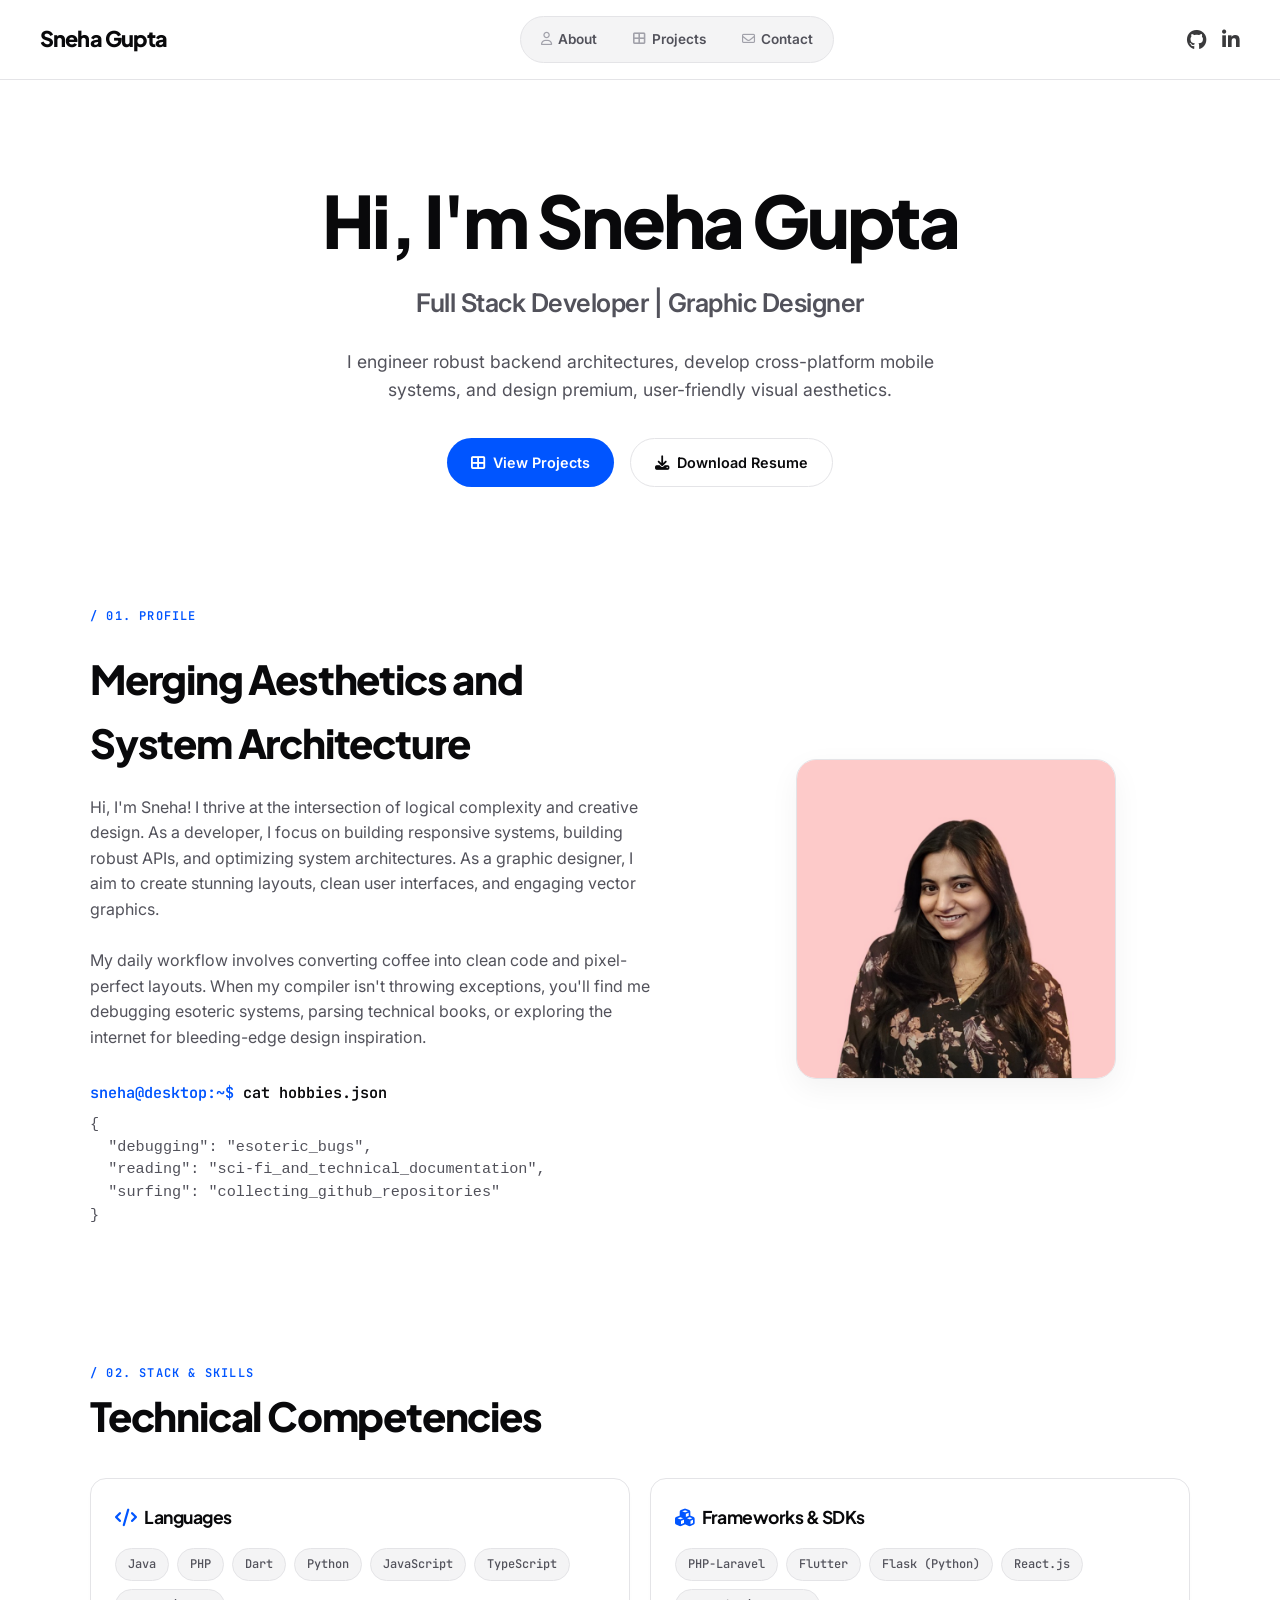
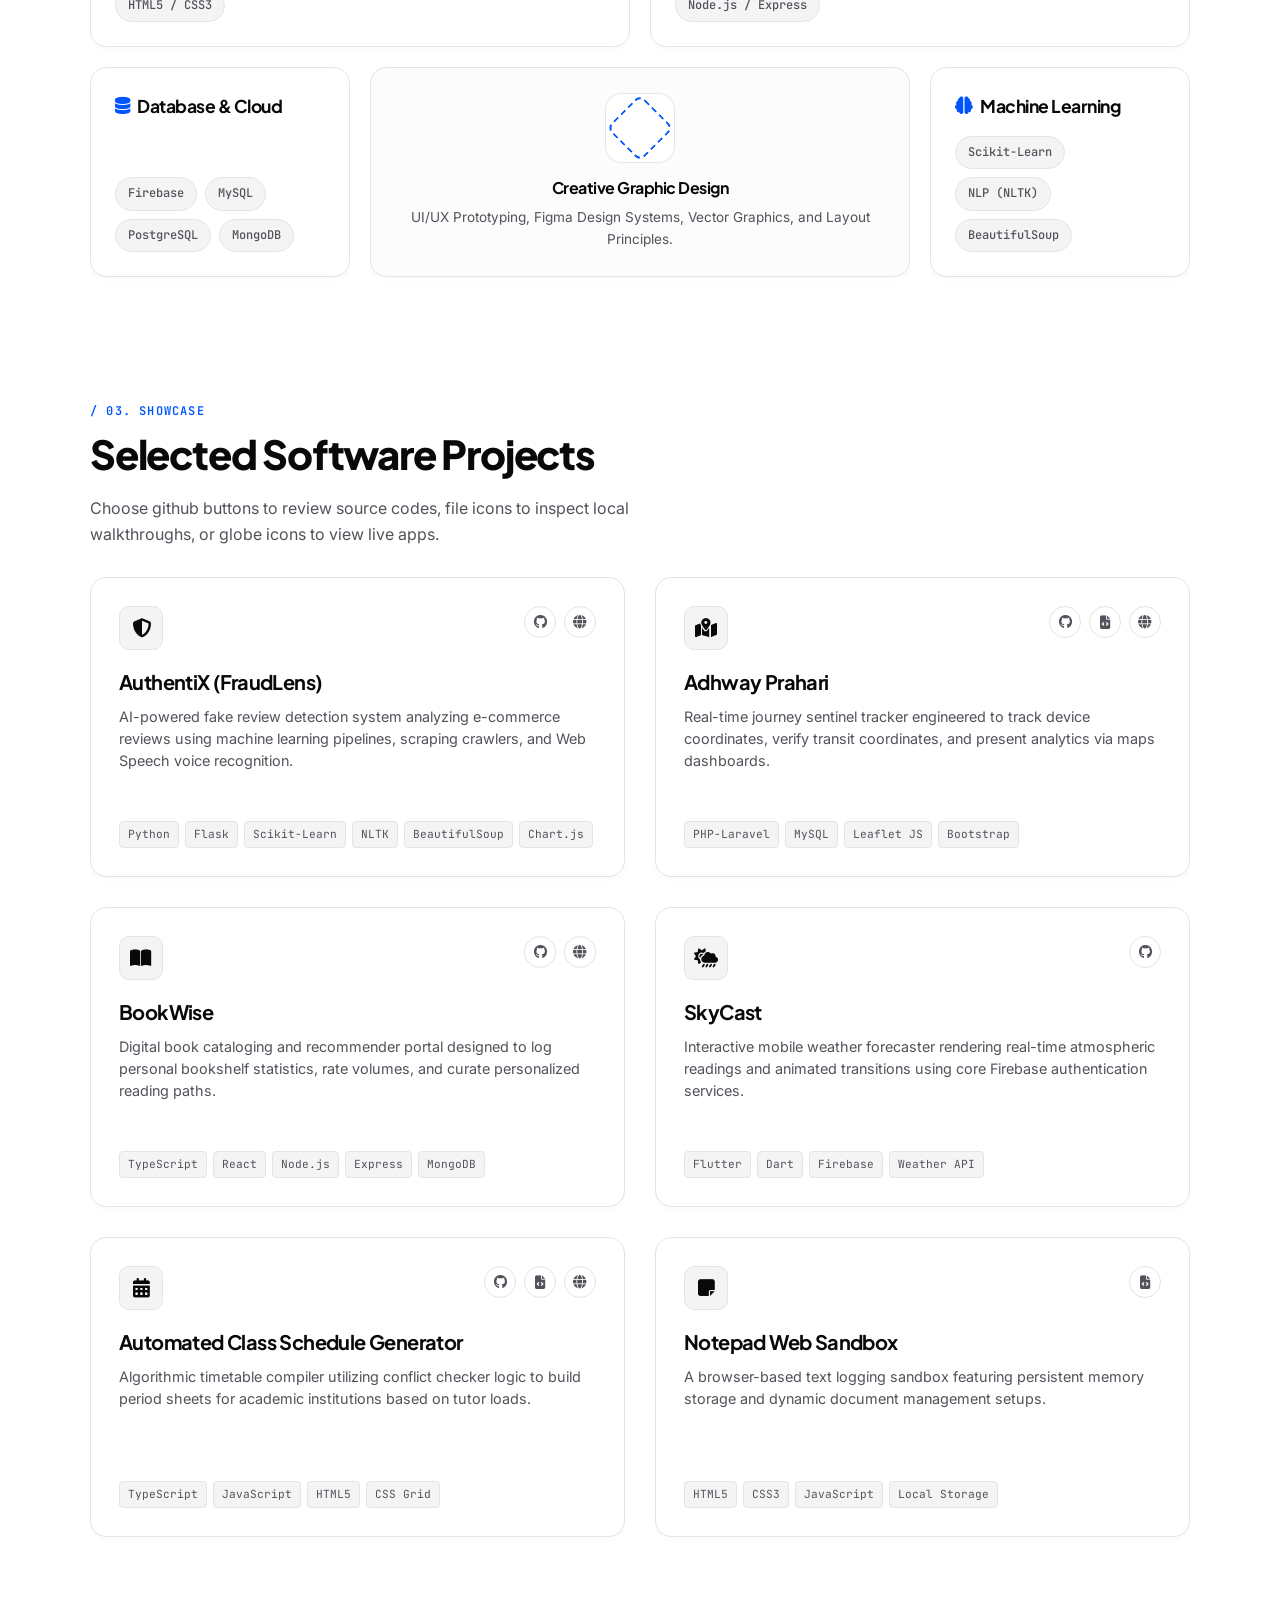
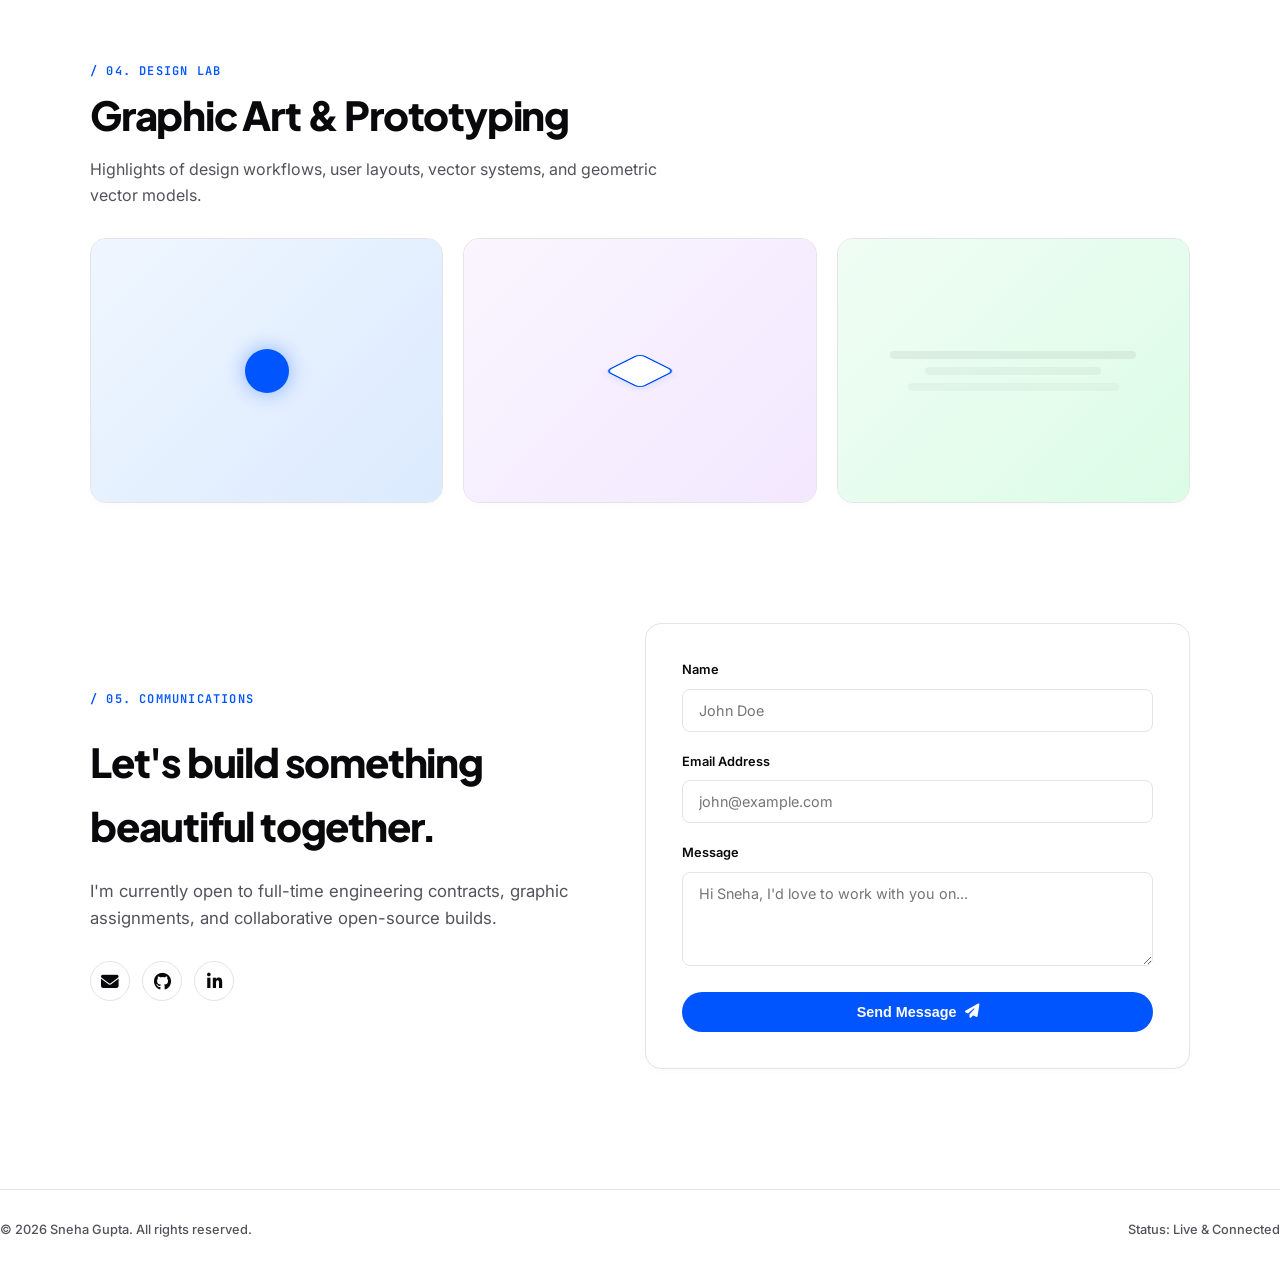
==== index.html @ 4865bced "feat: complete light minimalist portfolio with active email contact form, custom projects showcase a" ====
<!DOCTYPE html>
<html lang="en">
<head>
  <meta charset="UTF-8">
  <meta name="viewport" content="width=device-width, initial-scale=1.0">
  <title>Sneha Gupta | Full Stack Developer & Graphic Designer</title>
  <meta name="description" content="Personal portfolio of Sneha Gupta, featuring projects in full stack development (Laravel, Flutter, Java) and creative graphic design.">
  
  <!-- Styling Links -->
  <link rel="stylesheet" href="assets/css/styles.css">
  
  <!-- FontAwesome for Icons -->
  <link rel="stylesheet" href="https://cdnjs.cloudflare.com/ajax/libs/font-awesome/6.4.0/css/all.min.css">
</head>
<body>

  <!-- Navigation Header -->
  <nav class="navbar" id="navbar">
    <div class="logo">
      Sneha Gupta
    </div>
    
    <button class="nav-toggle" id="nav-toggle" aria-label="Toggle navigation">
      &#9776;
    </button>
    
    <!-- Central Floating Pill Navbar -->
    <div class="nav-pill-container" id="nav-pill-container">
      <ul class="nav-links" id="nav-links">
        <li><a href="#about"><i class="fa-regular fa-user"></i> About</a></li>
        <li><a href="#projects"><i class="fa-solid fa-table-cells-large"></i> Projects</a></li>
        <li><a href="#contact"><i class="fa-regular fa-envelope"></i> Contact</a></li>
      </ul>
    </div>

    <!-- Right Social Icons -->
    <div class="nav-socials" id="nav-socials">
      <a href="https://github.com/snehaXgupta" target="_blank" aria-label="GitHub Profile" title="GitHub"><i class="fa-brands fa-github"></i></a>
      <a href="https://www.linkedin.com/in/sneha-gupta-8701d1078/" target="_blank" aria-label="LinkedIn Profile" title="LinkedIn"><i class="fa-brands fa-linkedin-in"></i></a>
    </div>
  </nav>

  <!-- Main Document -->
  <main>
    
    <!-- Centered Hero Section (Matches Screenshot layout) -->
    <section id="home" class="hero reveal-el">
      <h1 class="hero-title">Hi, I'm Sneha Gupta</h1>
      <p class="hero-subtitle">Full Stack Developer | Graphic Designer</p>
      <p class="hero-desc">I engineer robust backend architectures, develop cross-platform mobile systems, and design premium, user-friendly visual aesthetics.</p>
      
      <div class="hero-actions">
        <a href="#projects" class="btn-primary" id="hero-projects-btn">
          <i class="fa-solid fa-table-cells-large"></i> View Projects
        </a>
        <a href="assets/resume.pdf" class="btn-secondary" download id="hero-resume-btn">
          <i class="fa-solid fa-download"></i> Download Resume
        </a>
      </div>
    </section>

    <!-- About Section -->
    <section id="about" class="reveal-el">
      <div class="about-container">
        <div class="about-details">
          <span class="section-tag">/ 01. Profile</span>
          <h2 class="section-title">Merging Aesthetics and System Architecture</h2>
          <div class="about-text">
            <p>Hi, I'm Sneha! I thrive at the intersection of logical complexity and creative design. As a developer, I focus on building responsive systems, building robust APIs, and optimizing system architectures. As a graphic designer, I aim to create stunning layouts, clean user interfaces, and engaging vector graphics.</p>
            <br>
            <p>My daily workflow involves converting coffee into clean code and pixel-perfect layouts. When my compiler isn't throwing exceptions, you'll find me debugging esoteric systems, parsing technical books, or exploring the internet for bleeding-edge design inspiration.</p>
          </div>
          
          <div class="about-quote-box" style="margin-top: 10px;">
            <div class="terminal-line" style="font-family: var(--font-mono); font-size: 0.95rem;">
              <span class="prompt">sneha@desktop:~$ </span><span class="cmd">cat hobbies.json</span>
              <pre class="terminal-output" style="color: var(--text-secondary); margin-top: 8px;">
{
  "debugging": "esoteric_bugs",
  "reading": "sci-fi_and_technical_documentation",
  "surfing": "collecting_github_repositories"
}</pre>
            </div>
          </div>
        </div>
        
        <div class="about-avatar-wrapper">
          <img src="images/avatar.png" alt="Sneha Gupta Portrait" class="about-avatar">
        </div>
      </div>
    </section>

    <!-- Skills Bento Grid Section -->
    <section id="skills" class="reveal-el">
      <span class="section-tag">/ 02. Stack & Skills</span>
      <h2 class="section-title" style="margin-bottom: 20px;">Technical Competencies</h2>
      
      <div class="skills-grid">
        
        <!-- Bento item 1: Languages -->
        <div class="skills-bento-card bento-col-2">
          <h3><i class="fa-solid fa-code"></i> Languages</h3>
          <div class="skills-list">
            <span class="skill-tag">Java</span>
            <span class="skill-tag">PHP</span>
            <span class="skill-tag">Dart</span>
            <span class="skill-tag">Python</span>
            <span class="skill-tag">JavaScript</span>
            <span class="skill-tag">TypeScript</span>
            <span class="skill-tag">HTML5 / CSS3</span>
          </div>
        </div>

        <!-- Bento item 2: Frameworks -->
        <div class="skills-bento-card bento-col-2">
          <h3><i class="fa-solid fa-cubes"></i> Frameworks & SDKs</h3>
          <div class="skills-list">
            <span class="skill-tag">PHP-Laravel</span>
            <span class="skill-tag">Flutter</span>
            <span class="skill-tag">Flask (Python)</span>
            <span class="skill-tag">React.js</span>
            <span class="skill-tag">Node.js / Express</span>
          </div>
        </div>

        <!-- Bento item 3: Database & Cloud -->
        <div class="skills-bento-card">
          <h3><i class="fa-solid fa-database"></i> Database & Cloud</h3>
          <div class="skills-list">
            <span class="skill-tag">Firebase</span>
            <span class="skill-tag">MySQL</span>
            <span class="skill-tag">PostgreSQL</span>
            <span class="skill-tag">MongoDB</span>
          </div>
        </div>

        <!-- Bento item 4: Design Showcase Box -->
        <div class="skills-bento-card bento-col-2 design-tools-box">
          <div class="design-graphic-shape"></div>
          <div>
            <h4 style="margin-bottom: 6px; font-weight:700;">Creative Graphic Design</h4>
            <p style="font-size: 0.85rem; color: var(--text-secondary);">UI/UX Prototyping, Figma Design Systems, Vector Graphics, and Layout Principles.</p>
          </div>
        </div>

        <!-- Bento item 5: Specialized Skills -->
        <div class="skills-bento-card">
          <h3><i class="fa-solid fa-brain"></i> Machine Learning</h3>
          <div class="skills-list">
            <span class="skill-tag">Scikit-Learn</span>
            <span class="skill-tag">NLP (NLTK)</span>
            <span class="skill-tag">BeautifulSoup</span>
          </div>
        </div>

      </div>
    </section>

    <!-- Projects Section -->
    <section id="projects" class="reveal-el">
      <span class="section-tag">/ 03. Showcase</span>
      <h2 class="section-title" style="margin-bottom: 10px;">Selected Software Projects</h2>
      <p style="color: var(--text-secondary); max-width: 600px; margin-bottom: 30px;">Choose github buttons to review source codes, file icons to inspect local walkthroughs, or globe icons to view live apps.</p>
      
      <div class="projects-container">
        
        <!-- Project 1: AuthentiX (FraudLens) -->
        <div class="project-card" id="project-fraudlens">
          <div>
            <div class="project-card-header">
              <div class="project-icon-box">
                <i class="fa-solid fa-shield-halved"></i>
              </div>
              <div class="project-links-direct">
                <a href="https://github.com/snehaXgupta/authentix" target="_blank" class="project-btn-icon" aria-label="GitHub Repository" title="GitHub Repo"><i class="fa-brands fa-github"></i></a>
                <a href="https://authentix-fraudlens.onrender.com" target="_blank" class="project-btn-icon" aria-label="Live Demo" title="Live Site"><i class="fa-solid fa-globe"></i></a>
              </div>
            </div>
            <div class="project-card-body">
              <h3 class="project-title">AuthentiX (FraudLens)</h3>
              <p class="project-desc">AI-powered fake review detection system analyzing e-commerce reviews using machine learning pipelines, scraping crawlers, and Web Speech voice recognition.</p>
            </div>
          </div>
          <div class="project-stack">
            <span>Python</span>
            <span>Flask</span>
            <span>Scikit-Learn</span>
            <span>NLTK</span>
            <span>BeautifulSoup</span>
            <span>Chart.js</span>
          </div>
        </div>

        <!-- Project 2: Adhway Prahari -->
        <div class="project-card" id="project-adhway">
          <div>
            <div class="project-card-header">
              <div class="project-icon-box">
                <i class="fa-solid fa-map-location-dot"></i>
              </div>
              <div class="project-links-direct">
                <a href="https://github.com/snehaXgupta/adhway-prahari" target="_blank" class="project-btn-icon" aria-label="GitHub Repository" title="GitHub Repo"><i class="fa-brands fa-github"></i></a>
                <a href="./Adh-Way.html" class="project-btn-icon" aria-label="Local Page" title="Local Page"><i class="fa-solid fa-file-code"></i></a>
                <a href="https://adhway-prahari.herokuapp.com" target="_blank" class="project-btn-icon" aria-label="Live Demo" title="Live Site"><i class="fa-solid fa-globe"></i></a>
              </div>
            </div>
            <div class="project-card-body">
              <h3 class="project-title">Adhway Prahari</h3>
              <p class="project-desc">Real-time journey sentinel tracker engineered to track device coordinates, verify transit coordinates, and present analytics via maps dashboards.</p>
            </div>
          </div>
          <div class="project-stack">
            <span>PHP-Laravel</span>
            <span>MySQL</span>
            <span>Leaflet JS</span>
            <span>Bootstrap</span>
          </div>
        </div>

        <!-- Project 3: BookWise -->
        <div class="project-card" id="project-bookwise">
          <div>
            <div class="project-card-header">
              <div class="project-icon-box">
                <i class="fa-solid fa-book-open"></i>
              </div>
              <div class="project-links-direct">
                <a href="https://github.com/snehaXgupta/Book-Wise" target="_blank" class="project-btn-icon" aria-label="GitHub Repository" title="GitHub Repo"><i class="fa-brands fa-github"></i></a>
                <a href="https://bookwise-sneha.vercel.app" target="_blank" class="project-btn-icon" aria-label="Live Demo" title="Live Site"><i class="fa-solid fa-globe"></i></a>
              </div>
            </div>
            <div class="project-card-body">
              <h3 class="project-title">BookWise</h3>
              <p class="project-desc">Digital book cataloging and recommender portal designed to log personal bookshelf statistics, rate volumes, and curate personalized reading paths.</p>
            </div>
          </div>
          <div class="project-stack">
            <span>TypeScript</span>
            <span>React</span>
            <span>Node.js</span>
            <span>Express</span>
            <span>MongoDB</span>
          </div>
        </div>

        <!-- Project 4: SkyCast -->
        <div class="project-card" id="project-skycast">
          <div>
            <div class="project-card-header">
              <div class="project-icon-box">
                <i class="fa-solid fa-cloud-sun-rain"></i>
              </div>
              <div class="project-links-direct">
                <a href="https://github.com/snehaXgupta/Sky-Cast-Flutter" target="_blank" class="project-btn-icon" aria-label="GitHub Repository" title="GitHub Repo"><i class="fa-brands fa-github"></i></a>
              </div>
            </div>
            <div class="project-card-body">
              <h3 class="project-title">SkyCast</h3>
              <p class="project-desc">Interactive mobile weather forecaster rendering real-time atmospheric readings and animated transitions using core Firebase authentication services.</p>
            </div>
          </div>
          <div class="project-stack">
            <span>Flutter</span>
            <span>Dart</span>
            <span>Firebase</span>
            <span>Weather API</span>
          </div>
        </div>

        <!-- Project 5: Automated Class Schedule Generator -->
        <div class="project-card" id="project-acsg">
          <div>
            <div class="project-card-header">
              <div class="project-icon-box">
                <i class="fa-solid fa-calendar-days"></i>
              </div>
              <div class="project-links-direct">
                <a href="https://github.com/snehaXgupta/Automated-Class-Schedule-Generator" target="_blank" class="project-btn-icon" aria-label="GitHub Repository" title="GitHub Repo"><i class="fa-brands fa-github"></i></a>
                <a href="./ACSG.html" class="project-btn-icon" aria-label="Local Page" title="Local Page"><i class="fa-solid fa-file-code"></i></a>
                <a href="https://snehaXgupta.github.io/Automated-Class-Schedule-Generator/" target="_blank" class="project-btn-icon" aria-label="Live Demo" title="Live Site"><i class="fa-solid fa-globe"></i></a>
              </div>
            </div>
            <div class="project-card-body">
              <h3 class="project-title">Automated Class Schedule Generator</h3>
              <p class="project-desc">Algorithmic timetable compiler utilizing conflict checker logic to build period sheets for academic institutions based on tutor loads.</p>
            </div>
          </div>
          <div class="project-stack">
            <span>TypeScript</span>
            <span>JavaScript</span>
            <span>HTML5</span>
            <span>CSS Grid</span>
          </div>
        </div>

        <!-- Project 6: Notepad Application -->
        <div class="project-card" id="project-notepad">
          <div>
            <div class="project-card-header">
              <div class="project-icon-box">
                <i class="fa-solid fa-note-sticky"></i>
              </div>
              <div class="project-links-direct">
                <a href="./notepad.html" class="project-btn-icon" aria-label="Local Page" title="Local Page"><i class="fa-solid fa-file-code"></i></a>
              </div>
            </div>
            <div class="project-card-body">
              <h3 class="project-title">Notepad Web Sandbox</h3>
              <p class="project-desc">A browser-based text logging sandbox featuring persistent memory storage and dynamic document management setups.</p>
            </div>
          </div>
          <div class="project-stack">
            <span>HTML5</span>
            <span>CSS3</span>
            <span>JavaScript</span>
            <span>Local Storage</span>
          </div>
        </div>

      </div>
    </section>

    <!-- Creative Showcase Section -->
    <section id="creative" class="reveal-el">
      <span class="section-tag">/ 04. Design Lab</span>
      <h2 class="section-title" style="margin-bottom: 10px;">Graphic Art & Prototyping</h2>
      <p style="color: var(--text-secondary); max-width: 600px; margin-bottom: 30px;">Highlights of design workflows, user layouts, vector systems, and geometric vector models.</p>
      
      <div class="creative-showcase">
        
        <!-- Design item 1 -->
        <div class="creative-item">
          <div class="creative-canvas art-geometry">
            <div class="art-vector-glow"></div>
          </div>
          <div class="creative-overlay">
            <h4>Vector Art & UI Glow</h4>
            <p>Luminescent UI design components for mobile applications.</p>
          </div>
        </div>

        <!-- Design item 2 -->
        <div class="creative-item">
          <div class="creative-canvas art-isometric">
            <div class="art-isometric-shapes"></div>
          </div>
          <div class="creative-overlay">
            <h4>Isometric Geometric Systems</h4>
            <p>Spatial modeling configurations and layouts for systems dashboards.</p>
          </div>
        </div>

        <!-- Design item 3 -->
        <div class="creative-item">
          <div class="creative-canvas art-lines" style="display:flex; flex-direction:column; gap:8px;">
            <div style="width:70%; height:8px; border-radius:4px; background:rgba(0,0,0,0.06)"></div>
            <div style="width:50%; height:8px; border-radius:4px; background:rgba(0,0,0,0.04)"></div>
            <div style="width:60%; height:8px; border-radius:4px; background:rgba(0,0,0,0.03)"></div>
          </div>
          <div class="creative-overlay">
            <h4>Layout & Typography Grids</h4>
            <p>Modern layouts matching swiss aesthetic design values.</p>
          </div>
        </div>

      </div>
    </section>

    <!-- Contact Section (Configured with FormSubmit to send messages to shubhigupta1078@gmail.com) -->
    <section id="contact" class="reveal-el">
      <div class="contact-container">
        
        <div class="contact-info">
          <span class="section-tag">/ 05. Communications</span>
          <h2 class="section-title">Let's build something beautiful together.</h2>
          <p class="contact-subtitle">I'm currently open to full-time engineering contracts, graphic assignments, and collaborative open-source builds.</p>
          
          <div class="socials-list">
            <a href="mailto:shubhigupta1078@gmail.com" class="social-item" aria-label="Send Email" title="Email"><i class="fa-solid fa-envelope"></i></a>
            <a href="https://github.com/snehaXgupta" target="_blank" class="social-item" aria-label="GitHub Profile" title="GitHub"><i class="fa-brands fa-github"></i></a>
            <a href="https://www.linkedin.com/in/sneha-gupta-8701d1078/" target="_blank" class="social-item" aria-label="LinkedIn Profile" title="LinkedIn"><i class="fa-brands fa-linkedin-in"></i></a>
          </div>
        </div>

        <form class="contact-form" id="contact-form" action="https://formsubmit.co/shubhigupta1078@gmail.com" method="POST">
          <!-- Honeypot spam protection -->
          <input type="text" name="_honey" style="display:none">
          
          <!-- Custom Email Subject -->
          <input type="hidden" name="_subject" value="New Portfolio Message!">
          
          <!-- Custom Redirect page (stay on home) -->
          <input type="hidden" name="_next" value="https://snehaxgupta.github.io/portfolio.SnehaGupta/">

          <div class="form-group">
            <label for="form-name">Name</label>
            <input type="text" id="form-name" name="name" placeholder="John Doe" required>
          </div>
          
          <div class="form-group">
            <label for="form-email">Email Address</label>
            <input type="email" id="form-email" name="email" placeholder="john@example.com" required>
          </div>
          
          <div class="form-group">
            <label for="form-msg">Message</label>
            <textarea id="form-msg" name="message" rows="4" placeholder="Hi Sneha, I'd love to work with you on..." required></textarea>
          </div>
          
          <button type="submit" class="btn-primary" id="form-submit-btn">
            Send Message <i class="fa-solid fa-paper-plane"></i>
          </button>
        </form>

      </div>
    </section>

  </main>

  <!-- Footer -->
  <footer>
    <div class="footer-copy">
      © 2026 Sneha Gupta. All rights reserved.
    </div>
    <div class="footer-status">
      Status: Live & Connected
    </div>
  </footer>

  <!-- Scripts -->
  <script src="assets/js/main.js"></script>
</body>
</html>
---- assets/css/styles.css ----
/* Import Modern Google Fonts */
@import url('https://fonts.googleapis.com/css2?family=Inter:wght@300;400;500;600;700&family=Plus+Jakarta+Sans:wght@400;500;600;700;800&family=JetBrains+Mono:wght@400;500;600&display=swap');

/* Core Custom CSS Properties (Light Theme Tokens) */
:root {
  --font-sans: 'Inter', sans-serif;
  --font-display: 'Plus Jakarta Sans', sans-serif;
  --font-mono: 'JetBrains Mono', monospace;

  /* Premium Light Theme Color Palette */
  --bg-color: #ffffff;
  --text-primary: #09090b;
  --text-secondary: #52525b;
  --text-muted: #a1a1aa;

  /* Outlines and Borders */
  --border-color: #e4e4e7;
  --border-hover: #a1a1aa;

  /* Accents */
  --accent-blue: #0055ff;
  --accent-blue-hover: #0044cc;
  --accent-blue-light: #eff6ff;

  /* Transitions */
  --transition-fast: 0.2s cubic-bezier(0.4, 0, 0.2, 1);
  --transition-smooth: 0.4s cubic-bezier(0.2, 0.8, 0.2, 1);
}

/* Base Styles */
* {
  box-sizing: border-box;
  margin: 0;
  padding: 0;
}

html {
  scroll-behavior: smooth;
  scroll-padding-top: 100px;
}

body {
  background-color: var(--bg-color);
  color: var(--text-primary);
  font-family: var(--font-sans);
  line-height: 1.6;
  overflow-x: hidden;
  position: relative;
  -webkit-font-smoothing: antialiased;
}

/* Typography Customizations */
h1, h2, h3, h4, h5, h6 {
  font-family: var(--font-display);
  font-weight: 700;
  letter-spacing: -0.03em;
  color: var(--text-primary);
}

a {
  color: inherit;
  text-decoration: none;
}

/* Custom Scrollbar */
::-webkit-scrollbar {
  width: 8px;
}
::-webkit-scrollbar-track {
  background: var(--bg-color);
}
::-webkit-scrollbar-thumb {
  background: rgba(0, 0, 0, 0.08);
  border-radius: 4px;
}
::-webkit-scrollbar-thumb:hover {
  background: rgba(0, 0, 0, 0.15);
}

/* Sticky Navigation Bar */
.navbar {
  position: fixed;
  top: 0;
  left: 0;
  right: 0;
  height: 80px;
  background: rgba(255, 255, 255, 0.85);
  backdrop-filter: blur(12px);
  -webkit-backdrop-filter: blur(12px);
  border-bottom: 1px solid var(--border-color);
  z-index: 1000;
  display: flex;
  justify-content: space-between;
  align-items: center;
  padding: 0 40px;
}

.logo {
  font-family: var(--font-display);
  font-weight: 800;
  font-size: 1.35rem;
  letter-spacing: -0.04em;
  color: var(--text-primary);
}

/* Central Floating Nav Pill */
.nav-pill-container {
  display: flex;
  background: #f4f4f5;
  border: 1px solid var(--border-color);
  padding: 4px;
  border-radius: 30px;
  align-items: center;
}

.nav-links {
  display: flex;
  list-style: none;
  gap: 4px;
}

.nav-links a {
  font-size: 0.85rem;
  font-weight: 600;
  color: var(--text-secondary);
  padding: 8px 16px;
  border-radius: 20px;
  transition: var(--transition-fast);
  display: flex;
  align-items: center;
  gap: 6px;
}

.nav-links a i {
  font-size: 0.8rem;
  color: var(--text-muted);
  transition: var(--transition-fast);
}

.nav-links a:hover {
  color: var(--text-primary);
  background: #ffffff;
}

.nav-links a:hover i {
  color: var(--text-primary);
}

/* Right-side Social Icons */
.nav-socials {
  display: flex;
  align-items: center;
  gap: 16px;
}

.nav-socials a {
  font-size: 1.25rem;
  color: var(--text-primary);
  transition: opacity var(--transition-fast);
  opacity: 0.8;
}

.nav-socials a:hover {
  opacity: 1;
}

/* Mobile Nav Toggle */
.nav-toggle {
  display: none;
  background: none;
  border: none;
  color: var(--text-primary);
  font-size: 1.5rem;
  cursor: pointer;
}

/* Global Button Layouts (Pill styles matching screenshot) */
.btn-primary {
  display: inline-flex;
  align-items: center;
  gap: 8px;
  padding: 12px 24px;
  background: var(--accent-blue);
  color: #ffffff;
  font-weight: 600;
  font-size: 0.9rem;
  border-radius: 30px;
  transition: var(--transition-fast);
  cursor: pointer;
  border: none;
}

.btn-primary:hover {
  background: var(--accent-blue-hover);
  box-shadow: 0 4px 12px rgba(0, 85, 255, 0.2);
}

.btn-secondary {
  display: inline-flex;
  align-items: center;
  gap: 8px;
  padding: 12px 24px;
  background: transparent;
  color: var(--text-primary);
  font-weight: 600;
  font-size: 0.9rem;
  border-radius: 30px;
  border: 1px solid var(--border-color);
  transition: var(--transition-fast);
  cursor: pointer;
}

.btn-secondary:hover {
  border-color: var(--text-primary);
  background: rgba(0, 0, 0, 0.02);
}

/* Main Layout Structure */
main {
  max-width: 1100px;
  width: 90%;
  margin: 140px auto 0;
}

section {
  padding: 60px 0;
}

/* Centered Hero Section (Matches Screenshot) */
.hero {
  display: flex;
  flex-direction: column;
  gap: 24px;
  align-items: center;
  text-align: center;
  padding: 40px 0 60px;
}

.hero-title {
  font-size: clamp(2.5rem, 6vw, 4.5rem);
  line-height: 1.1;
  font-weight: 800;
  letter-spacing: -0.04em;
  color: var(--text-primary);
}

.hero-subtitle {
  font-size: clamp(1.1rem, 2.5vw, 1.6rem);
  color: var(--text-secondary);
  font-weight: 600;
  letter-spacing: -0.02em;
}

.hero-desc {
  font-size: clamp(0.95rem, 1.8vw, 1.1rem);
  color: var(--text-secondary);
  max-width: 600px;
  line-height: 1.6;
}

.hero-actions {
  display: flex;
  gap: 16px;
  justify-content: center;
  margin-top: 10px;
}

/* Geek Terminal Mockup (Refined in Light Mode style) */
.terminal-window {
  width: 100%;
  max-width: 680px;
  text-align: left;
  border-radius: 12px;
  overflow: hidden;
  border: 1px solid var(--border-color);
  box-shadow: 0 4px 20px rgba(0,0,0,0.04);
}

.terminal-header {
  background: #f4f4f5;
  height: 36px;
  display: flex;
  align-items: center;
  padding: 0 16px;
  justify-content: space-between;
  border-bottom: 1px solid var(--border-color);
}

.terminal-dots {
  display: flex;
  gap: 6px;
}

.terminal-dots span {
  width: 12px;
  height: 12px;
  border-radius: 50%;
}

.terminal-dots span.dot-red { background: #ef4444; }
.terminal-dots span.dot-yellow { background: #eab308; }
.terminal-dots span.dot-green { background: #22c55e; }

.terminal-title {
  font-family: var(--font-mono);
  font-size: 0.75rem;
  color: var(--text-secondary);
}

.terminal-body {
  padding: 20px;
  font-family: var(--font-mono);
  font-size: 0.9rem;
  background: #ffffff;
  min-height: 200px;
}

.terminal-line {
  margin-bottom: 12px;
  color: var(--text-secondary);
}

.terminal-line span.cmd {
  color: var(--text-primary);
  font-weight: 600;
}

.terminal-line span.prompt {
  color: var(--accent-blue);
  font-weight: 600;
}

.terminal-output {
  color: var(--text-secondary);
  line-height: 1.5;
}

.terminal-cursor {
  display: inline-block;
  width: 8px;
  height: 15px;
  background: var(--text-primary);
  margin-left: 4px;
  vertical-align: middle;
  animation: blink 1s step-end infinite;
}

@keyframes blink {
  from, to { background: transparent }
  50% { background: var(--text-primary) }
}

/* About Section */
.about-container {
  display: grid;
  grid-template-columns: 1.1fr 0.9fr;
  gap: 60px;
  align-items: center;
}

.about-details {
  display: flex;
  flex-direction: column;
  gap: 20px;
}

.section-tag {
  font-family: var(--font-mono);
  font-size: 0.75rem;
  text-transform: uppercase;
  color: var(--accent-blue);
  letter-spacing: 0.1em;
  font-weight: 600;
}

.section-title {
  font-size: clamp(1.8rem, 3.5vw, 2.5rem);
  font-weight: 800;
}

.about-text {
  color: var(--text-secondary);
}

.about-avatar-wrapper {
  position: relative;
  width: 100%;
  aspect-ratio: 1;
  max-width: 320px;
  justify-self: center;
}

.about-avatar {
  width: 100%;
  height: 100%;
  border-radius: 20px;
  object-fit: cover;
  border: 1px solid var(--border-color);
  box-shadow: 0 10px 30px rgba(0,0,0,0.05);
}

/* Bento Grid System for Skills (Refined in Light Mode) */
.skills-grid {
  display: grid;
  grid-template-columns: repeat(4, 1fr);
  gap: 20px;
  margin-top: 30px;
}

.skills-bento-card {
  background: #ffffff;
  border: 1px solid var(--border-color);
  border-radius: 16px;
  padding: 24px;
  display: flex;
  flex-direction: column;
  justify-content: space-between;
  box-shadow: 0 4px 6px -1px rgba(0,0,0,0.02);
  transition: transform var(--transition-fast), border-color var(--transition-fast), box-shadow var(--transition-fast);
}

.skills-bento-card:hover {
  transform: translateY(-2px);
  border-color: var(--text-primary);
  box-shadow: 0 10px 15px -3px rgba(0, 0, 0, 0.05);
}

.bento-col-2 {
  grid-column: span 2;
}

.skills-bento-card h3 {
  font-size: 1.1rem;
  margin-bottom: 16px;
  display: flex;
  align-items: center;
  gap: 8px;
}

.skills-bento-card h3 i {
  color: var(--accent-blue);
}

.skills-list {
  display: flex;
  flex-wrap: wrap;
  gap: 8px;
}

.skill-tag {
  font-family: var(--font-mono);
  font-size: 0.75rem;
  background: #f4f4f5;
  border: 1px solid var(--border-color);
  padding: 6px 12px;
  border-radius: 20px;
  color: var(--text-secondary);
  font-weight: 500;
  transition: var(--transition-fast);
}

.skill-tag:hover {
  background: var(--text-primary);
  color: #ffffff;
  border-color: var(--text-primary);
}

.design-tools-box {
  display: flex;
  flex-direction: column;
  justify-content: center;
  align-items: center;
  text-align: center;
  gap: 12px;
  background: #fcfcfd;
}

.design-graphic-shape {
  width: 70px;
  height: 70px;
  border-radius: 16px;
  border: 1px solid var(--border-color);
  position: relative;
  display: flex;
  align-items: center;
  justify-content: center;
  background: #ffffff;
}

.design-graphic-shape::after {
  content: '';
  position: absolute;
  width: 44px;
  height: 44px;
  border-radius: 8px;
  border: 2.5px dashed var(--accent-blue);
  transform: rotate(45deg);
}

/* Projects Grid: Outlined Light Cards */
.projects-container {
  display: grid;
  grid-template-columns: repeat(2, 1fr);
  gap: 30px;
  margin-top: 30px;
}

.project-card {
  background: #ffffff;
  border: 1px solid var(--border-color);
  border-radius: 16px;
  padding: 28px;
  display: flex;
  flex-direction: column;
  justify-content: space-between;
  min-height: 300px;
  box-shadow: 0 4px 6px -1px rgba(0,0,0,0.02);
  transition: transform var(--transition-fast), border-color var(--transition-fast), box-shadow var(--transition-fast);
}

.project-card:hover {
  transform: translateY(-4px);
  border-color: var(--text-primary);
  box-shadow: 0 12px 20px -3px rgba(0, 0, 0, 0.08);
}

.project-card-header {
  display: flex;
  justify-content: space-between;
  align-items: flex-start;
  margin-bottom: 16px;
}

.project-icon-box {
  width: 44px;
  height: 44px;
  border-radius: 10px;
  background: #f4f4f5;
  border: 1px solid var(--border-color);
  display: flex;
  align-items: center;
  justify-content: center;
  color: var(--text-primary);
  font-size: 1.2rem;
  transition: var(--transition-fast);
}

.project-card:hover .project-icon-box {
  background: var(--text-primary);
  color: #ffffff;
  border-color: var(--text-primary);
}

.project-links-direct {
  display: flex;
  gap: 8px;
}

.project-btn-icon {
  width: 32px;
  height: 32px;
  border-radius: 50%;
  border: 1px solid var(--border-color);
  display: flex;
  align-items: center;
  justify-content: center;
  color: var(--text-secondary);
  font-size: 0.85rem;
  transition: var(--transition-fast);
  background: #ffffff;
}

.project-btn-icon:hover {
  color: var(--text-primary);
  border-color: var(--text-primary);
  background: #f4f4f5;
}

.project-card-body {
  margin-bottom: 20px;
}

.project-title {
  font-size: 1.25rem;
  margin-bottom: 8px;
  font-weight: 700;
}

.project-desc {
  color: var(--text-secondary);
  font-size: 0.9rem;
  line-height: 1.5;
}

.project-stack {
  display: flex;
  flex-wrap: wrap;
  gap: 6px;
}

.project-stack span {
  font-family: var(--font-mono);
  font-size: 0.7rem;
  color: var(--text-secondary);
  background: #f4f4f5;
  padding: 4px 8px;
  border-radius: 4px;
  border: 1px solid var(--border-color);
}

/* Creative Graphic Design Lab (Refined for Light Mode) */
.creative-showcase {
  margin-top: 30px;
  display: grid;
  grid-template-columns: repeat(3, 1fr);
  gap: 20px;
}

.creative-item {
  border: 1px solid var(--border-color);
  overflow: hidden;
  border-radius: 16px;
  aspect-ratio: 4/3;
  position: relative;
  box-shadow: 0 4px 6px -1px rgba(0,0,0,0.02);
  transition: var(--transition-fast);
}

.creative-item:hover {
  border-color: var(--text-primary);
  box-shadow: 0 10px 15px -3px rgba(0,0,0,0.05);
}

.creative-canvas {
  width: 100%;
  height: 100%;
  position: relative;
  display: flex;
  align-items: center;
  justify-content: center;
}

.creative-overlay {
  position: absolute;
  inset: 0;
  background: rgba(255, 255, 255, 0.95);
  backdrop-filter: blur(2px);
  display: flex;
  flex-direction: column;
  justify-content: flex-end;
  padding: 20px;
  opacity: 0;
  transition: opacity var(--transition-fast);
  border-radius: inherit;
}

.creative-item:hover .creative-overlay {
  opacity: 1;
}

.creative-overlay h4 {
  font-size: 1.05rem;
  color: var(--text-primary);
  margin-bottom: 4px;
}

.creative-overlay p {
  color: var(--text-secondary);
  font-size: 0.8rem;
}

/* CSS Artworks */
.art-geometry {
  background: linear-gradient(135deg, #eff6ff 0%, #dbeafe 100%);
}
.art-lines {
  background: linear-gradient(135deg, #f0fdf4 0%, #dcfce7 100%);
}
.art-isometric {
  background: linear-gradient(135deg, #faf5ff 0%, #f3e8ff 100%);
}

.art-isometric-shapes {
  width: 50px;
  height: 50px;
  background: #ffffff;
  border: 2px solid var(--accent-blue);
  border-radius: 8px;
  transform: rotateX(60deg) rotateZ(45deg);
  box-shadow: 4px 4px 10px rgba(0,85,255,0.1);
}

.art-vector-glow {
  width: 44px;
  height: 44px;
  border-radius: 50%;
  background: var(--accent-blue);
  box-shadow: 0 0 20px rgba(0, 85, 255, 0.4);
}

/* Contact Section (Matches clean style) */
.contact-container {
  display: grid;
  grid-template-columns: 1fr 1.1fr;
  gap: 60px;
  align-items: center;
}

.contact-info {
  display: flex;
  flex-direction: column;
  gap: 20px;
}

.contact-subtitle {
  color: var(--text-secondary);
  font-size: 1.05rem;
}

.socials-list {
  display: flex;
  gap: 12px;
  margin-top: 10px;
}

.social-item {
  width: 40px;
  height: 40px;
  border-radius: 50%;
  border: 1px solid var(--border-color);
  display: flex;
  align-items: center;
  justify-content: center;
  font-size: 1.1rem;
  color: var(--text-primary);
  transition: var(--transition-fast);
  background: #ffffff;
}

.social-item:hover {
  background: var(--text-primary);
  color: #ffffff;
  border-color: var(--text-primary);
  transform: translateY(-2px);
}

.contact-form {
  background: #ffffff;
  border: 1px solid var(--border-color);
  border-radius: 16px;
  padding: 36px;
  display: flex;
  flex-direction: column;
  gap: 20px;
  box-shadow: 0 4px 6px -1px rgba(0,0,0,0.02);
}

.form-group {
  display: flex;
  flex-direction: column;
  gap: 8px;
}

.form-group label {
  font-family: var(--font-sans);
  font-size: 0.8rem;
  font-weight: 600;
  color: var(--text-primary);
}

.form-group input, .form-group textarea {
  background: #ffffff;
  border: 1px solid var(--border-color);
  padding: 12px 16px;
  border-radius: 8px;
  color: var(--text-primary);
  font-family: var(--font-sans);
  font-size: 0.9rem;
  outline: none;
  transition: var(--transition-fast);
}

.form-group input:focus, .form-group textarea:focus {
  border-color: var(--text-primary);
  box-shadow: 0 0 0 2px rgba(9, 9, 11, 0.05);
}

.contact-form .btn-primary {
  width: 100%;
  justify-content: center;
  margin-top: 6px;
}

/* Footer Section */
footer {
  border-top: 1px solid var(--border-color);
  padding: 30px 0;
  display: flex;
  justify-content: space-between;
  align-items: center;
  margin-top: 60px;
  color: var(--text-secondary);
  font-size: 0.8rem;
  font-weight: 500;
}

/* Reveal Elements */
.reveal-el {
  opacity: 0;
  transform: translateY(20px);
  transition: opacity 0.6s cubic-bezier(0.2, 0.8, 0.2, 1), transform 0.6s cubic-bezier(0.2, 0.8, 0.2, 1);
}

.reveal-el.active {
  opacity: 1;
  transform: translateY(0);
}

/* Responsive Breakdown */
@media (max-width: 992px) {
  .about-container, .contact-container {
    grid-template-columns: 1fr;
    gap: 40px;
  }
  .skills-grid {
    grid-template-columns: repeat(2, 1fr);
  }
  .projects-container {
    grid-template-columns: 1fr;
  }
  .creative-showcase {
    grid-template-columns: repeat(2, 1fr);
  }
  .navbar {
    padding: 0 24px;
  }
}

@media (max-width: 768px) {
  .nav-pill-container {
    display: none;
  }
  .nav-pill-container.mobile-visible {
    display: flex !important;
    flex-direction: column;
    position: absolute;
    top: 75px;
    left: 20px;
    right: 20px;
    background: #ffffff;
    border: 1px solid var(--border-color);
    border-radius: 16px;
    padding: 16px;
    box-shadow: 0 10px 20px rgba(0,0,0,0.06);
    z-index: 999;
  }
  .nav-links {
    flex-direction: column;
    width: 100%;
    gap: 8px;
  }
  .nav-links a {
    width: 100%;
    justify-content: center;
    padding: 12px;
  }
  .nav-socials {
    display: none;
  }
  .nav-toggle {
    display: block;
  }
  .navbar {
    height: 70px;
  }
  .skills-grid {
    grid-template-columns: 1fr;
  }
  .bento-col-2 {
    grid-column: span 1;
  }
  .creative-showcase {
    grid-template-columns: 1fr;
  }
}
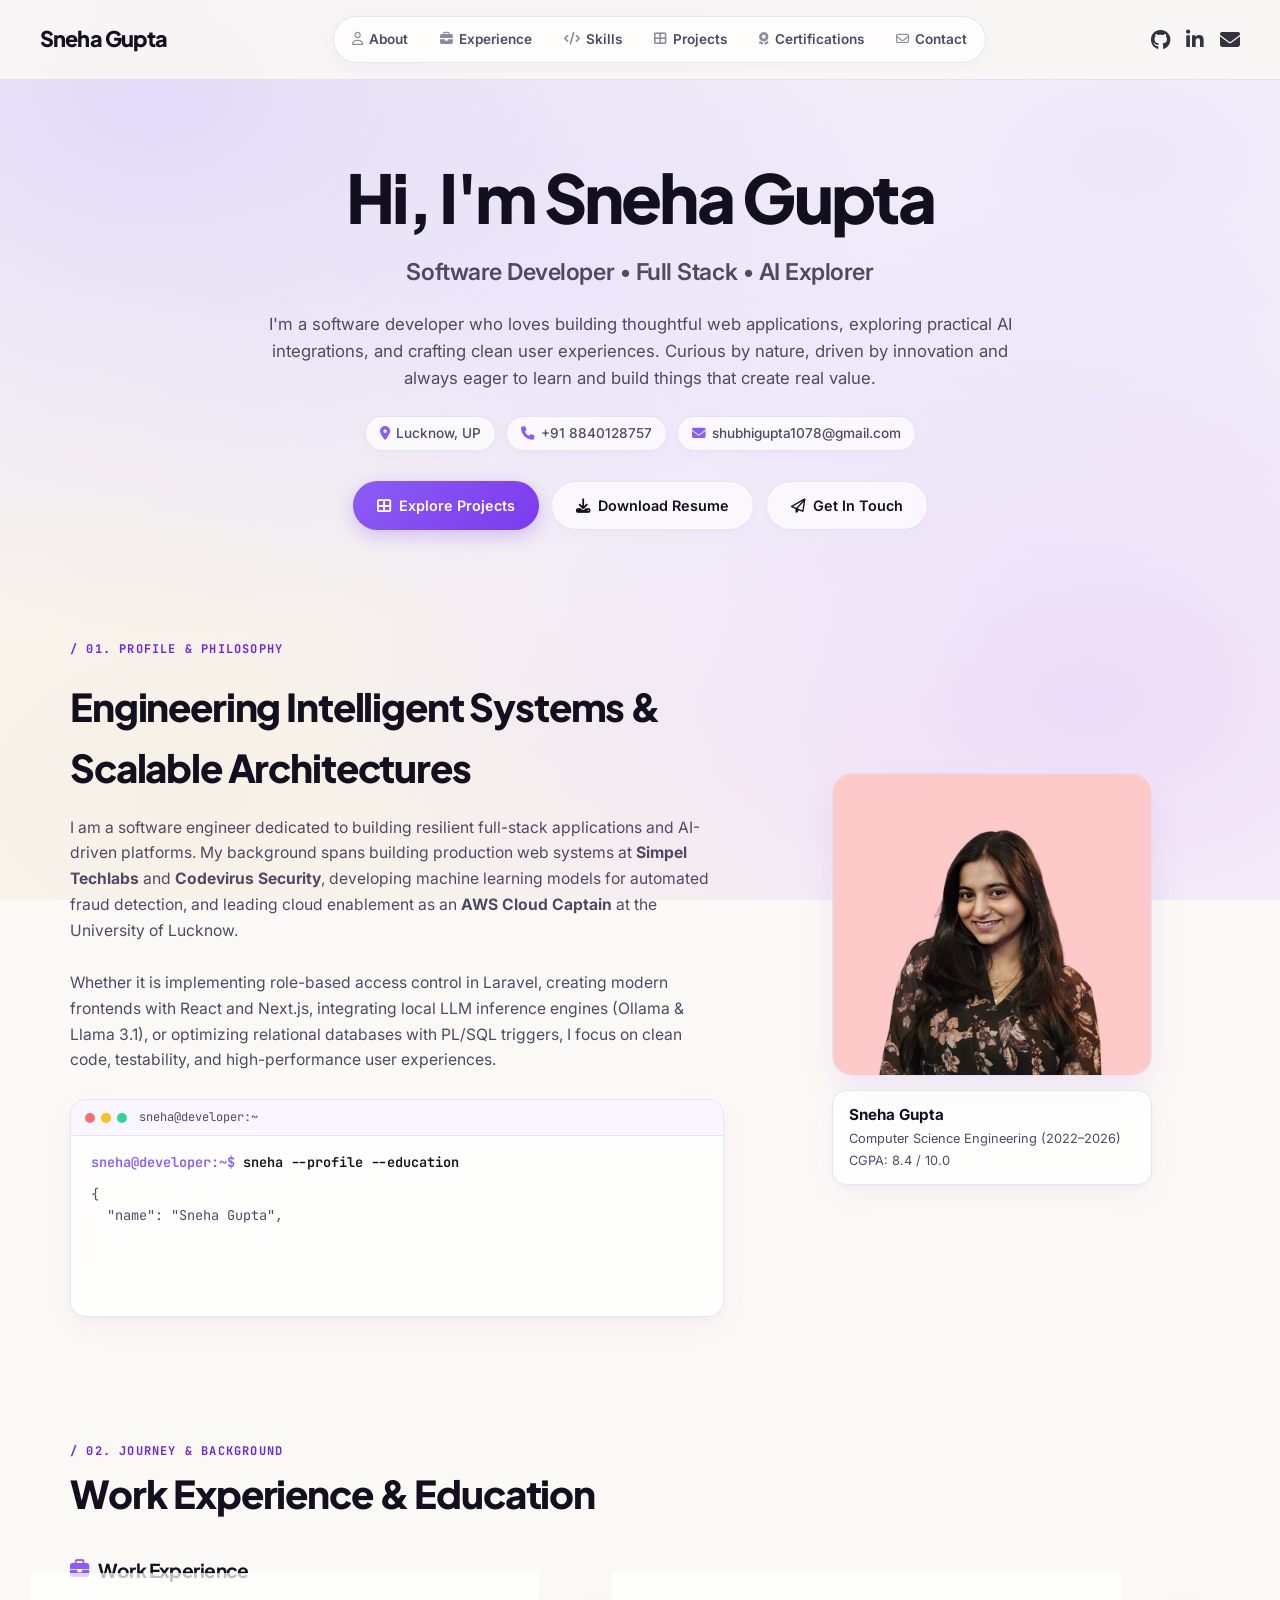
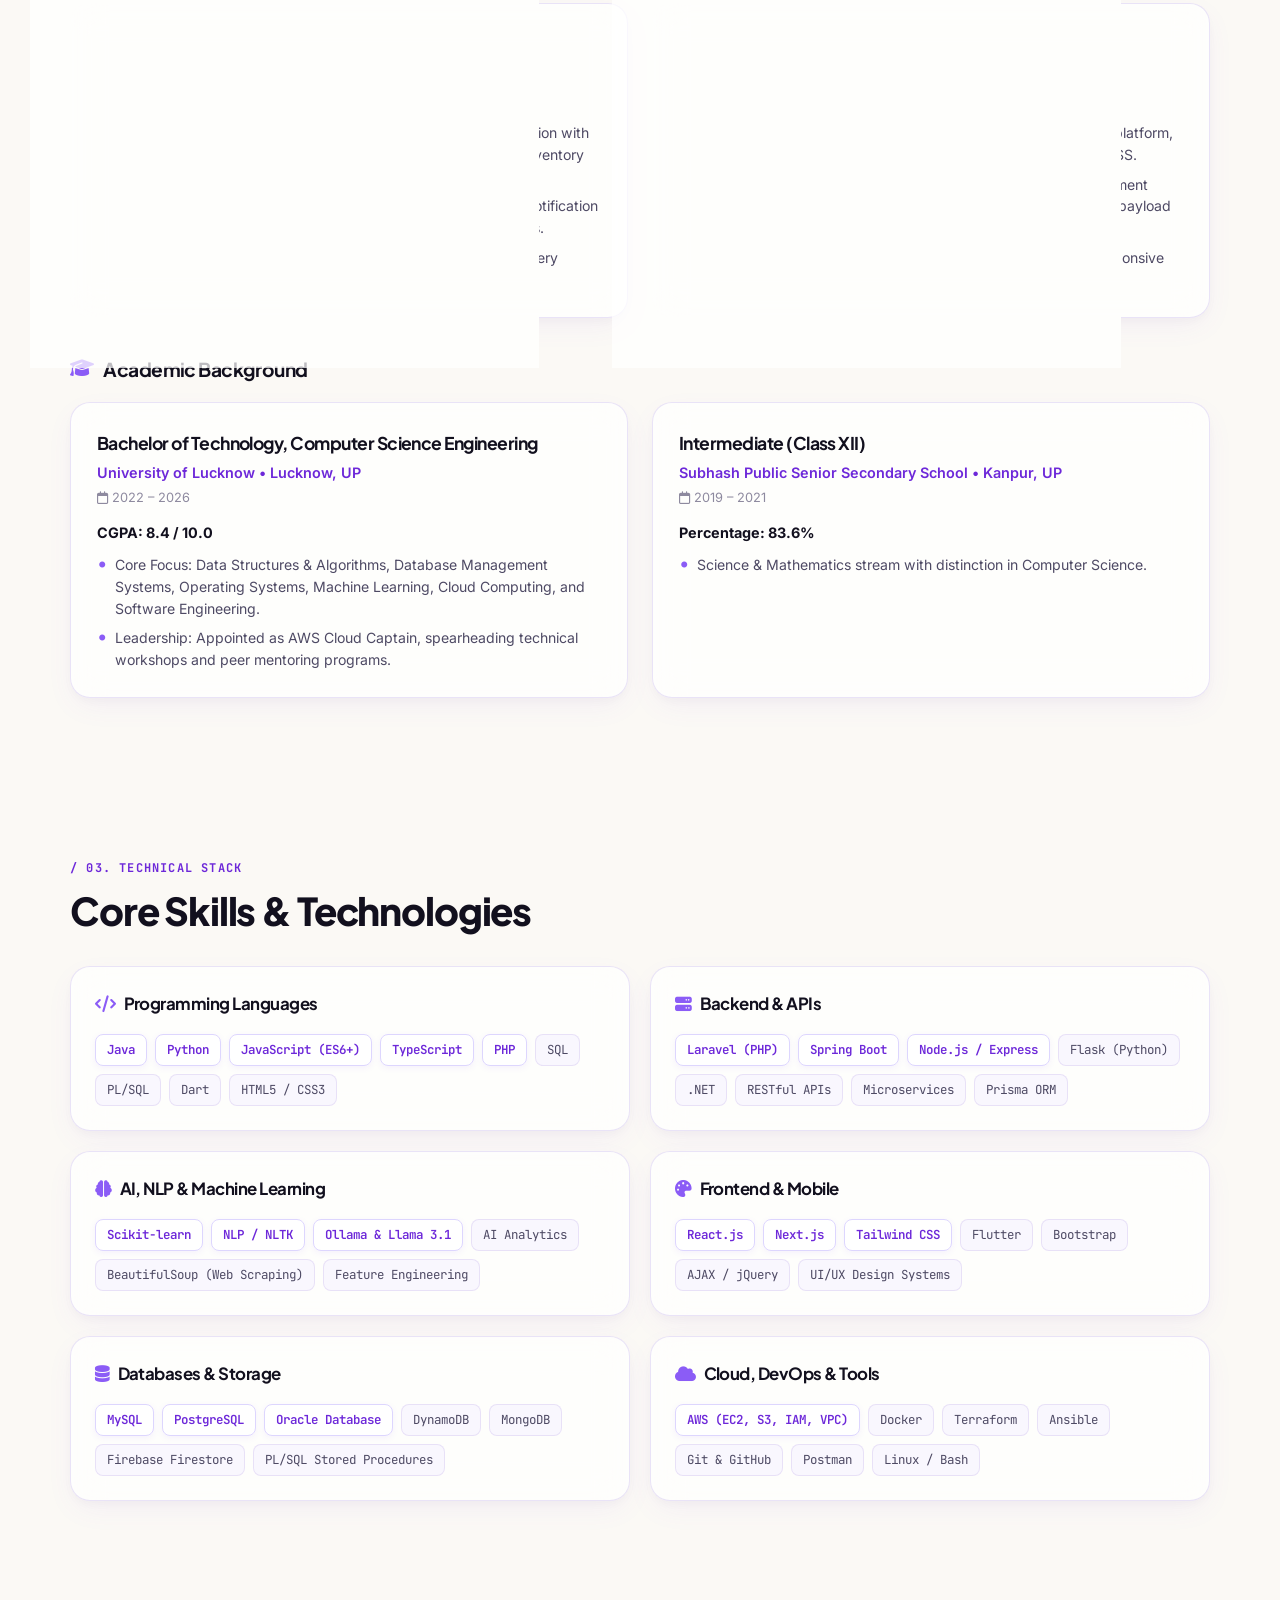
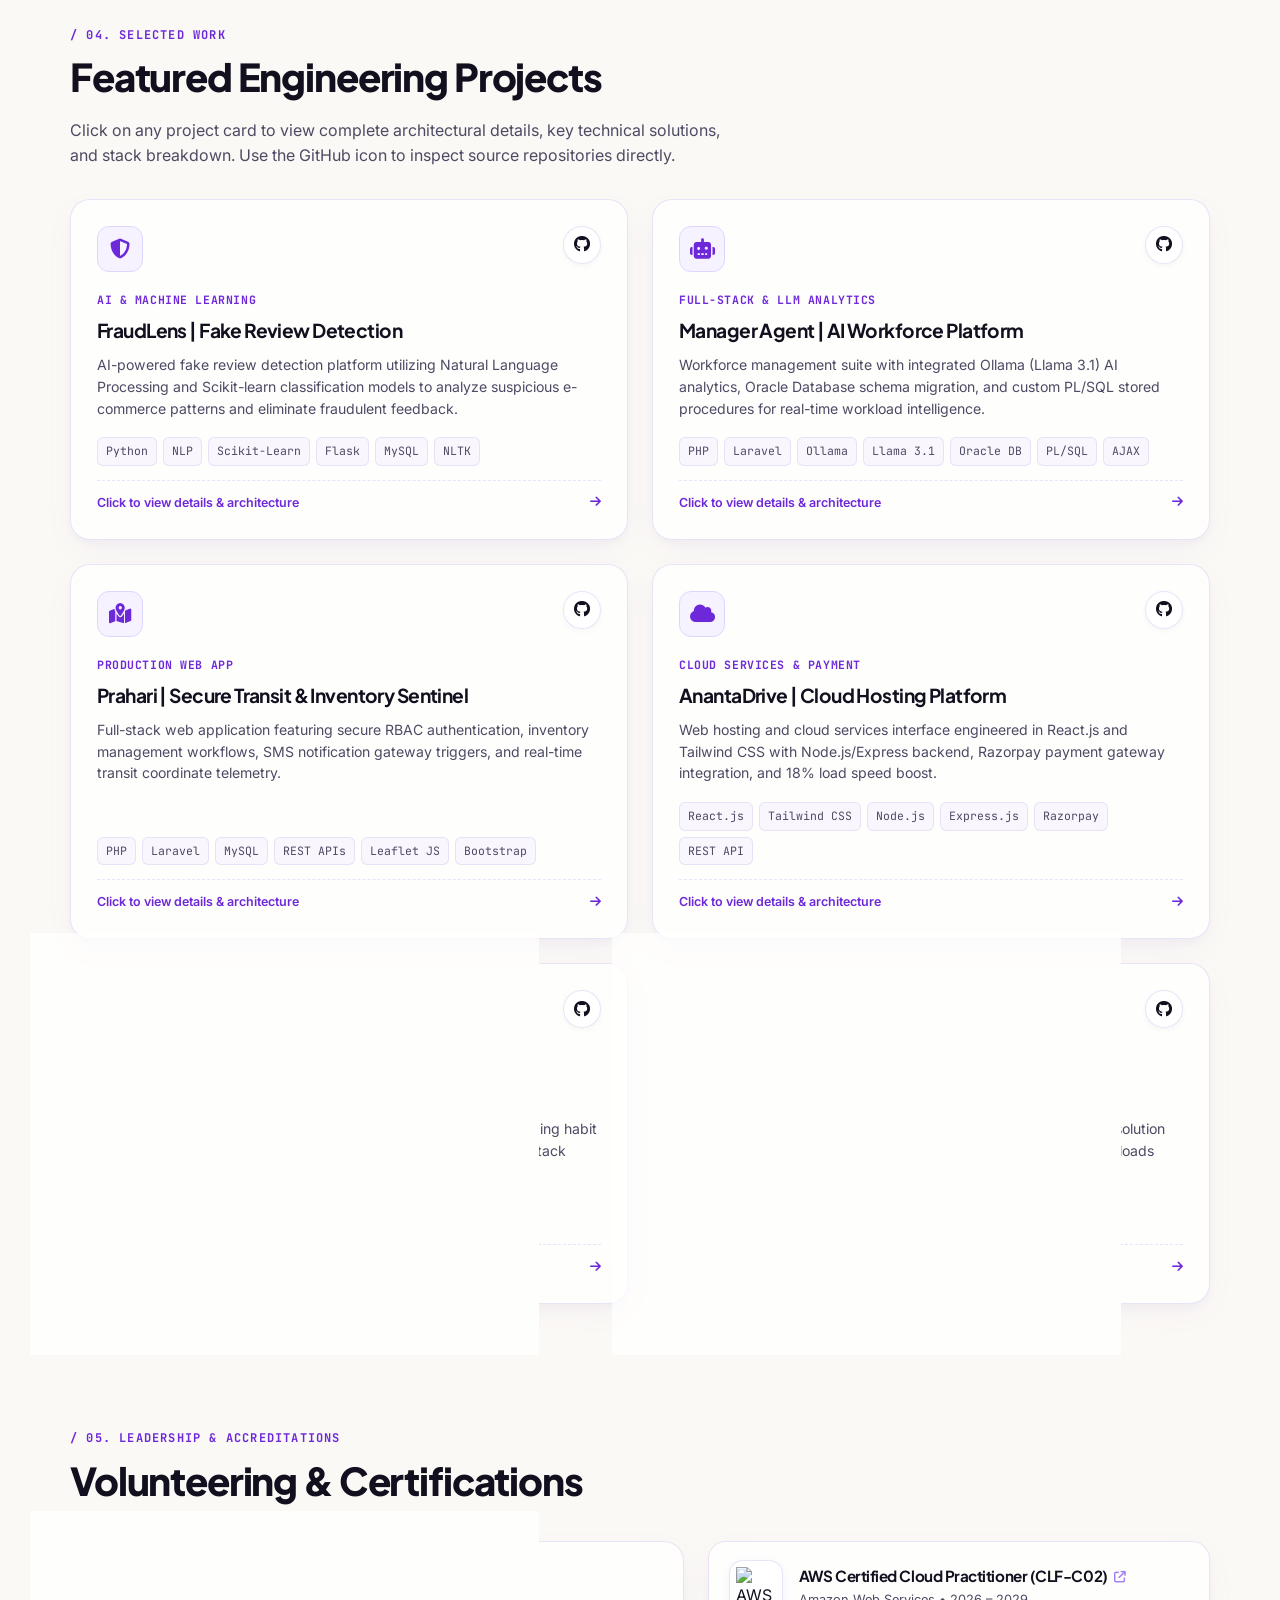
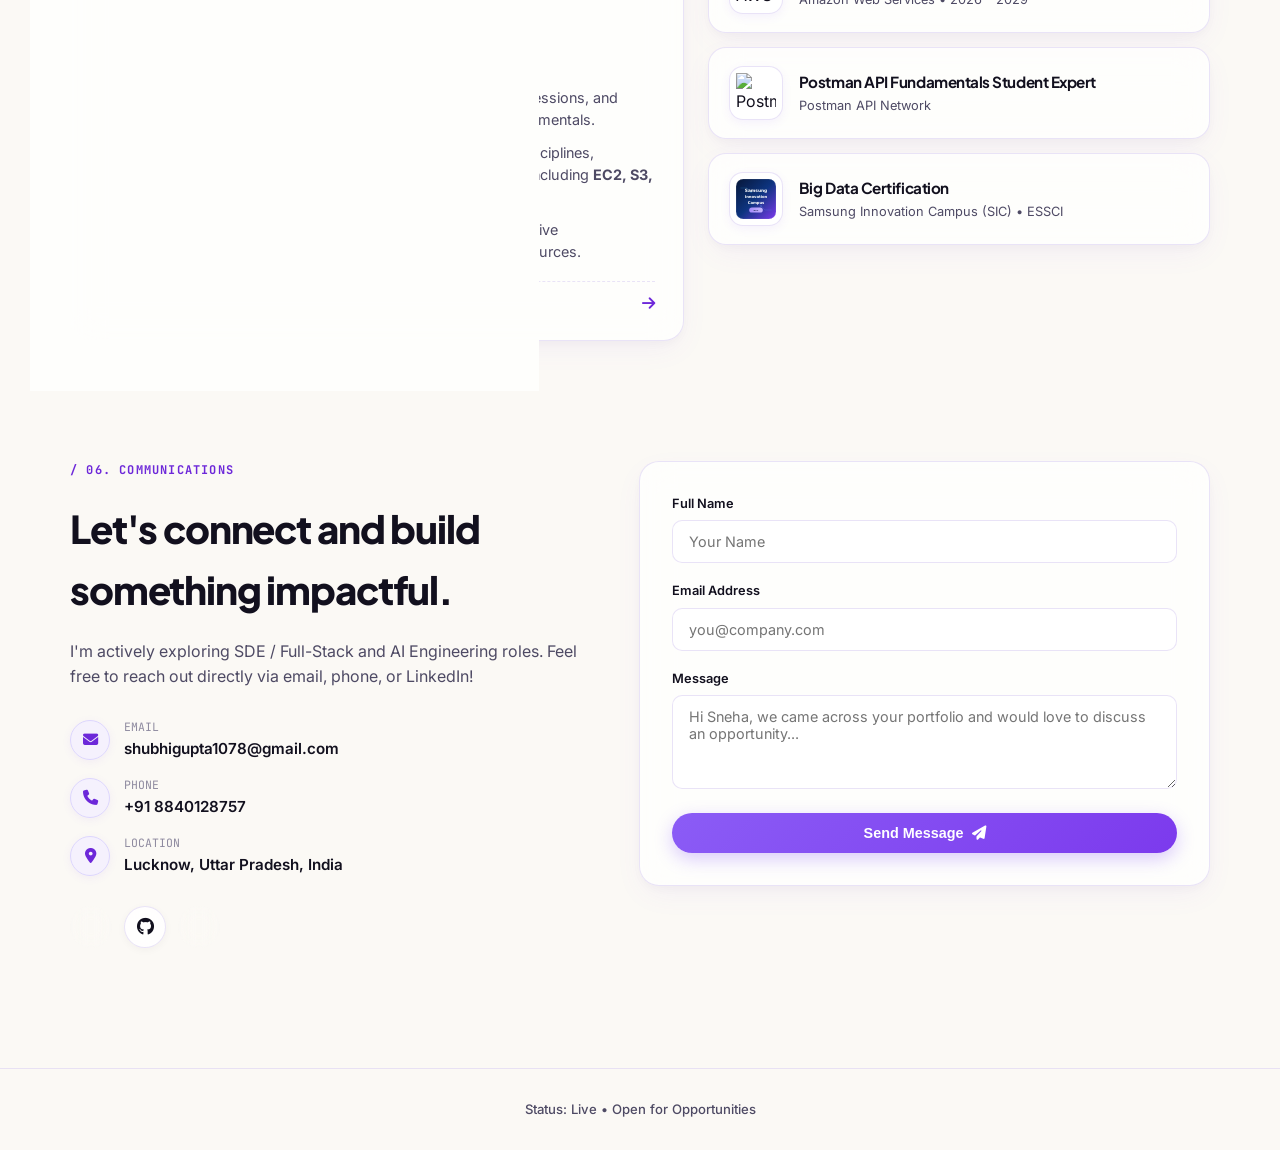
==== commit 7ef05951: "feat: redesign portfolio with lavender glassmorphism, updated resume, and interactive modals" ====
--- a/index.html
+++ b/index.html
@@ -1,61 +1,84 @@
 <!DOCTYPE html>
 <html lang="en">
+
 <head>
   <meta charset="UTF-8">
   <meta name="viewport" content="width=device-width, initial-scale=1.0">
-  <title>Sneha Gupta | Full Stack Developer & Graphic Designer</title>
-  <meta name="description" content="Personal portfolio of Sneha Gupta, featuring projects in full stack development (Laravel, Flutter, Java) and creative graphic design.">
-  
+  <title>Sneha Gupta | Full Stack & AI Systems Engineer</title>
+  <meta name="description"
+    content="Portfolio of Sneha Gupta — Full Stack Developer, AI & Cloud Engineer, and AWS Cloud Captain specializing in Laravel, React, Python, NLP, and AWS architectures.">
+
   <!-- Styling Links -->
   <link rel="stylesheet" href="assets/css/styles.css">
-  
+
   <!-- FontAwesome for Icons -->
   <link rel="stylesheet" href="https://cdnjs.cloudflare.com/ajax/libs/font-awesome/6.4.0/css/all.min.css">
 </head>
+
 <body>
 
   <!-- Navigation Header -->
   <nav class="navbar" id="navbar">
     <div class="logo">
-      Sneha Gupta
+      <a href="#home">Sneha Gupta</a>
     </div>
-    
+
     <button class="nav-toggle" id="nav-toggle" aria-label="Toggle navigation">
       &#9776;
     </button>
-    
+
     <!-- Central Floating Pill Navbar -->
     <div class="nav-pill-container" id="nav-pill-container">
       <ul class="nav-links" id="nav-links">
         <li><a href="#about"><i class="fa-regular fa-user"></i> About</a></li>
+        <li><a href="#experience"><i class="fa-solid fa-briefcase"></i> Experience</a></li>
+        <li><a href="#skills"><i class="fa-solid fa-code"></i> Skills</a></li>
         <li><a href="#projects"><i class="fa-solid fa-table-cells-large"></i> Projects</a></li>
+        <li><a href="#certifications"><i class="fa-solid fa-award"></i> Certifications</a></li>
         <li><a href="#contact"><i class="fa-regular fa-envelope"></i> Contact</a></li>
       </ul>
     </div>
 
-    <!-- Right Social Icons -->
+    <!-- Right Social & Contact Links -->
     <div class="nav-socials" id="nav-socials">
-      <a href="https://github.com/snehaXgupta" target="_blank" aria-label="GitHub Profile" title="GitHub"><i class="fa-brands fa-github"></i></a>
-      <a href="https://www.linkedin.com/in/sneha-gupta-8701d1078/" target="_blank" aria-label="LinkedIn Profile" title="LinkedIn"><i class="fa-brands fa-linkedin-in"></i></a>
+      <a href="https://github.com/snehaXgupta" target="_blank" aria-label="GitHub Profile" title="GitHub"><i
+          class="fa-brands fa-github"></i></a>
+      <a href="https://www.linkedin.com/in/sneha-gupta-8701d1078/" target="_blank" aria-label="LinkedIn Profile"
+        title="LinkedIn"><i class="fa-brands fa-linkedin-in"></i></a>
+      <a href="mailto:shubhigupta1078@gmail.com" aria-label="Send Email" title="shubhigupta1078@gmail.com"><i
+          class="fa-solid fa-envelope"></i></a>
     </div>
   </nav>
 
   <!-- Main Document -->
   <main>
-    
-    <!-- Centered Hero Section (Matches Screenshot layout) -->
+
+    <!-- Hero Section -->
     <section id="home" class="hero reveal-el">
       <h1 class="hero-title">Hi, I'm Sneha Gupta</h1>
-      <p class="hero-subtitle">Full Stack Developer | Graphic Designer</p>
-      <p class="hero-desc">I engineer robust backend architectures, develop cross-platform mobile systems, and design premium, user-friendly visual aesthetics.</p>
-      
+      <p class="hero-subtitle">Software Developer &bull; Full Stack &bull; AI Explorer</p>
+      <p class="hero-desc">I'm a software developer who loves building thoughtful web applications, exploring practical
+        AI integrations, and crafting clean user experiences. Curious by nature, driven by innovation and always eager
+        to learn and build things that create real value.</p>
+
+      <!-- Quick Info Pills -->
+      <div class="hero-meta-pills">
+        <span class="meta-pill"><i class="fa-solid fa-location-dot"></i> Lucknow, UP</span>
+        <a href="tel:+918840128757" class="meta-pill"><i class="fa-solid fa-phone"></i> +91 8840128757</a>
+        <a href="mailto:shubhigupta1078@gmail.com" class="meta-pill"><i class="fa-solid fa-envelope"></i>
+          shubhigupta1078@gmail.com</a>
+      </div>
+
       <div class="hero-actions">
         <a href="#projects" class="btn-primary" id="hero-projects-btn">
-          <i class="fa-solid fa-table-cells-large"></i> View Projects
+          <i class="fa-solid fa-table-cells-large"></i> Explore Projects
         </a>
         <a href="assets/resume.pdf" class="btn-secondary" download id="hero-resume-btn">
           <i class="fa-solid fa-download"></i> Download Resume
         </a>
+        <a href="#contact" class="btn-secondary" id="hero-contact-btn">
+          <i class="fa-regular fa-paper-plane"></i> Get In Touch
+        </a>
       </div>
     </section>
 
@@ -63,93 +86,221 @@
     <section id="about" class="reveal-el">
       <div class="about-container">
         <div class="about-details">
-          <span class="section-tag">/ 01. Profile</span>
-          <h2 class="section-title">Merging Aesthetics and System Architecture</h2>
+          <span class="section-tag">/ 01. Profile & Philosophy</span>
+          <h2 class="section-title">Engineering Intelligent Systems & Scalable Architectures</h2>
           <div class="about-text">
-            <p>Hi, I'm Sneha! I thrive at the intersection of logical complexity and creative design. As a developer, I focus on building responsive systems, building robust APIs, and optimizing system architectures. As a graphic designer, I aim to create stunning layouts, clean user interfaces, and engaging vector graphics.</p>
+            <p>I am a software engineer dedicated to building resilient full-stack applications and AI-driven platforms.
+              My background spans building production web systems at <strong>Simpel Techlabs</strong> and
+              <strong>Codevirus Security</strong>, developing machine learning models for automated fraud detection, and
+              leading cloud enablement as an <strong>AWS Cloud Captain</strong> at the University of Lucknow.</p>
             <br>
-            <p>My daily workflow involves converting coffee into clean code and pixel-perfect layouts. When my compiler isn't throwing exceptions, you'll find me debugging esoteric systems, parsing technical books, or exploring the internet for bleeding-edge design inspiration.</p>
-          </div>
-          
+            <p>Whether it is implementing role-based access control in Laravel, creating modern frontends with React and
+              Next.js, integrating local LLM inference engines (Ollama & Llama 3.1), or optimizing relational databases
+              with PL/SQL triggers, I focus on clean code, testability, and high-performance user experiences.</p>
+          </div>
+
           <div class="about-quote-box" style="margin-top: 10px;">
-            <div class="terminal-line" style="font-family: var(--font-mono); font-size: 0.95rem;">
-              <span class="prompt">sneha@desktop:~$ </span><span class="cmd">cat hobbies.json</span>
-              <pre class="terminal-output" style="color: var(--text-secondary); margin-top: 8px;">
-{
-  "debugging": "esoteric_bugs",
-  "reading": "sci-fi_and_technical_documentation",
-  "surfing": "collecting_github_repositories"
-}</pre>
-            </div>
-          </div>
-        </div>
-        
+            <div class="terminal-container">
+              <div class="terminal-header">
+                <div class="terminal-dots">
+                  <span class="dot-red"></span>
+                  <span class="dot-yellow"></span>
+                  <span class="dot-green"></span>
+                </div>
+                <div class="terminal-title">sneha@developer:~</div>
+              </div>
+              <div class="terminal-body" id="terminal-body">
+                <!-- Dynamic typing simulation powered by main.js -->
+              </div>
+            </div>
+          </div>
+        </div>
+
         <div class="about-avatar-wrapper">
           <img src="images/avatar.png" alt="Sneha Gupta Portrait" class="about-avatar">
-        </div>
-      </div>
+          <div class="avatar-card-overlay">
+            <strong>Sneha Gupta</strong>
+            <span>Computer Science Engineering (2022–2026)</span>
+            <span>CGPA: 8.4 / 10.0</span>
+          </div>
+        </div>
+      </div>
+    </section>
+
+    <!-- Experience & Education Section -->
+    <section id="experience" class="reveal-el">
+      <span class="section-tag">/ 02. Journey & Background</span>
+      <h2 class="section-title" style="margin-bottom: 30px;">Work Experience & Education</h2>
+
+      <!-- 1. Work Experience (Side by Side) -->
+      <div class="journey-group">
+        <h3 class="journey-group-title"><i class="fa-solid fa-briefcase"></i> Work Experience</h3>
+        <div class="journey-grid">
+
+          <div class="timeline-card">
+            <div class="timeline-badge">Present</div>
+            <div class="timeline-header">
+              <h4>SDE Intern (Full Stack)</h4>
+              <span class="timeline-company">Simpel Techlabs &bull; Lucknow</span>
+              <span class="timeline-date"><i class="fa-regular fa-calendar"></i> April 2026 – Present</span>
+            </div>
+            <ul class="timeline-bullets">
+              <li>Built and deployed <strong>Prahari</strong>, a production full-stack web application with secure
+                authentication, role-based access control (RBAC), and inventory management modules using PHP Laravel and
+                MySQL.</li>
+              <li>Gained hands-on experience with backend optimization, SMS notification gateway integration, and
+                production-grade system deployments.</li>
+              <li>Engineered clean RESTful endpoints and optimized database query execution for enhanced application
+                throughput.</li>
+            </ul>
+          </div>
+
+          <div class="timeline-card">
+            <div class="timeline-header">
+              <h4>Web Developer Intern</h4>
+              <span class="timeline-company">Codevirus Security &bull; Lucknow</span>
+              <span class="timeline-date"><i class="fa-regular fa-calendar"></i> June 2025 – July 2025</span>
+            </div>
+            <ul class="timeline-bullets">
+              <li>Contributed to <strong>AnantaDrive</strong>, a web hosting and cloud services platform, building
+                responsive, accessible UIs with React.js and Tailwind CSS.</li>
+              <li>Integrated RESTful APIs (Node.js/Express.js) and Razorpay payment gateway workflows, improving data
+                load times by <strong>18%</strong> through payload optimization.</li>
+              <li>Collaborated on security-first client-side data validation and responsive cross-device layout design.
+              </li>
+            </ul>
+          </div>
+
+        </div>
+      </div>
+
+      <!-- 2. Academic Background (Side by Side) -->
+      <div class="journey-group" style="margin-top: 36px;">
+        <h3 class="journey-group-title"><i class="fa-solid fa-graduation-cap"></i> Academic Background</h3>
+        <div class="journey-grid">
+
+          <div class="timeline-card">
+            <div class="timeline-header">
+              <h4>Bachelor of Technology, Computer Science Engineering</h4>
+              <span class="timeline-company">University of Lucknow &bull; Lucknow, UP</span>
+              <span class="timeline-date"><i class="fa-regular fa-calendar"></i> 2022 – 2026</span>
+            </div>
+            <p class="timeline-summary"><strong>CGPA: 8.4 / 10.0</strong></p>
+            <ul class="timeline-bullets">
+              <li>Core Focus: Data Structures & Algorithms, Database Management Systems, Operating Systems, Machine
+                Learning, Cloud Computing, and Software Engineering.</li>
+              <li>Leadership: Appointed as AWS Cloud Captain, spearheading technical workshops and peer mentoring
+                programs.</li>
+            </ul>
+          </div>
+
+          <div class="timeline-card">
+            <div class="timeline-header">
+              <h4>Intermediate (Class XII)</h4>
+              <span class="timeline-company">Subhash Public Senior Secondary School &bull; Kanpur, UP</span>
+              <span class="timeline-date"><i class="fa-regular fa-calendar"></i> 2019 – 2021</span>
+            </div>
+            <p class="timeline-summary"><strong>Percentage: 83.6%</strong></p>
+            <ul class="timeline-bullets">
+              <li>Science & Mathematics stream with distinction in Computer Science.</li>
+            </ul>
+          </div>
+
+        </div>
+      </div>
+
     </section>
 
     <!-- Skills Bento Grid Section -->
     <section id="skills" class="reveal-el">
-      <span class="section-tag">/ 02. Stack & Skills</span>
-      <h2 class="section-title" style="margin-bottom: 20px;">Technical Competencies</h2>
-      
+      <span class="section-tag">/ 03. Technical Stack</span>
+      <h2 class="section-title" style="margin-bottom: 25px;">Core Skills & Technologies</h2>
+
       <div class="skills-grid">
-        
+
         <!-- Bento item 1: Languages -->
         <div class="skills-bento-card bento-col-2">
-          <h3><i class="fa-solid fa-code"></i> Languages</h3>
+          <h3><i class="fa-solid fa-code"></i> Programming Languages</h3>
           <div class="skills-list">
-            <span class="skill-tag">Java</span>
-            <span class="skill-tag">PHP</span>
+            <span class="skill-tag highlight">Java</span>
+            <span class="skill-tag highlight">Python</span>
+            <span class="skill-tag highlight">JavaScript (ES6+)</span>
+            <span class="skill-tag highlight">TypeScript</span>
+            <span class="skill-tag highlight">PHP</span>
+            <span class="skill-tag">SQL</span>
+            <span class="skill-tag">PL/SQL</span>
             <span class="skill-tag">Dart</span>
-            <span class="skill-tag">Python</span>
-            <span class="skill-tag">JavaScript</span>
-            <span class="skill-tag">TypeScript</span>
             <span class="skill-tag">HTML5 / CSS3</span>
           </div>
         </div>
 
-        <!-- Bento item 2: Frameworks -->
+        <!-- Bento item 2: Backend & Frameworks -->
         <div class="skills-bento-card bento-col-2">
-          <h3><i class="fa-solid fa-cubes"></i> Frameworks & SDKs</h3>
+          <h3><i class="fa-solid fa-server"></i> Backend & APIs</h3>
           <div class="skills-list">
-            <span class="skill-tag">PHP-Laravel</span>
+            <span class="skill-tag highlight">Laravel (PHP)</span>
+            <span class="skill-tag highlight">Spring Boot</span>
+            <span class="skill-tag highlight">Node.js / Express</span>
+            <span class="skill-tag">Flask (Python)</span>
+            <span class="skill-tag">.NET</span>
+            <span class="skill-tag">RESTful APIs</span>
+            <span class="skill-tag">Microservices</span>
+            <span class="skill-tag">Prisma ORM</span>
+          </div>
+        </div>
+
+        <!-- Bento item 3: AI / ML & LLMs -->
+        <div class="skills-bento-card bento-col-2">
+          <h3><i class="fa-solid fa-brain"></i> AI, NLP & Machine Learning</h3>
+          <div class="skills-list">
+            <span class="skill-tag highlight">Scikit-learn</span>
+            <span class="skill-tag highlight">NLP / NLTK</span>
+            <span class="skill-tag highlight">Ollama & Llama 3.1</span>
+            <span class="skill-tag">AI Analytics</span>
+            <span class="skill-tag">BeautifulSoup (Web Scraping)</span>
+            <span class="skill-tag">Feature Engineering</span>
+          </div>
+        </div>
+
+        <!-- Bento item 4: Frontend & UI -->
+        <div class="skills-bento-card bento-col-2">
+          <h3><i class="fa-solid fa-palette"></i> Frontend & Mobile</h3>
+          <div class="skills-list">
+            <span class="skill-tag highlight">React.js</span>
+            <span class="skill-tag highlight">Next.js</span>
+            <span class="skill-tag highlight">Tailwind CSS</span>
             <span class="skill-tag">Flutter</span>
-            <span class="skill-tag">Flask (Python)</span>
-            <span class="skill-tag">React.js</span>
-            <span class="skill-tag">Node.js / Express</span>
-          </div>
-        </div>
-
-        <!-- Bento item 3: Database & Cloud -->
-        <div class="skills-bento-card">
-          <h3><i class="fa-solid fa-database"></i> Database & Cloud</h3>
+            <span class="skill-tag">Bootstrap</span>
+            <span class="skill-tag">AJAX / jQuery</span>
+            <span class="skill-tag">UI/UX Design Systems</span>
+          </div>
+        </div>
+
+        <!-- Bento item 5: Databases -->
+        <div class="skills-bento-card bento-col-2">
+          <h3><i class="fa-solid fa-database"></i> Databases & Storage</h3>
           <div class="skills-list">
-            <span class="skill-tag">Firebase</span>
-            <span class="skill-tag">MySQL</span>
-            <span class="skill-tag">PostgreSQL</span>
+            <span class="skill-tag highlight">MySQL</span>
+            <span class="skill-tag highlight">PostgreSQL</span>
+            <span class="skill-tag highlight">Oracle Database</span>
+            <span class="skill-tag">DynamoDB</span>
             <span class="skill-tag">MongoDB</span>
-          </div>
-        </div>
-
-        <!-- Bento item 4: Design Showcase Box -->
-        <div class="skills-bento-card bento-col-2 design-tools-box">
-          <div class="design-graphic-shape"></div>
-          <div>
-            <h4 style="margin-bottom: 6px; font-weight:700;">Creative Graphic Design</h4>
-            <p style="font-size: 0.85rem; color: var(--text-secondary);">UI/UX Prototyping, Figma Design Systems, Vector Graphics, and Layout Principles.</p>
-          </div>
-        </div>
-
-        <!-- Bento item 5: Specialized Skills -->
-        <div class="skills-bento-card">
-          <h3><i class="fa-solid fa-brain"></i> Machine Learning</h3>
+            <span class="skill-tag">Firebase Firestore</span>
+            <span class="skill-tag">PL/SQL Stored Procedures</span>
+          </div>
+        </div>
+
+        <!-- Bento item 6: Cloud & DevOps -->
+        <div class="skills-bento-card bento-col-2">
+          <h3><i class="fa-solid fa-cloud"></i> Cloud, DevOps & Tools</h3>
           <div class="skills-list">
-            <span class="skill-tag">Scikit-Learn</span>
-            <span class="skill-tag">NLP (NLTK)</span>
-            <span class="skill-tag">BeautifulSoup</span>
+            <span class="skill-tag highlight">AWS (EC2, S3, IAM, VPC)</span>
+            <span class="skill-tag">Docker</span>
+            <span class="skill-tag">Terraform</span>
+            <span class="skill-tag">Ansible</span>
+            <span class="skill-tag">Git & GitHub</span>
+            <span class="skill-tag">Postman</span>
+            <span class="skill-tag">Linux / Bash</span>
           </div>
         </div>
 
@@ -158,255 +309,376 @@
 
     <!-- Projects Section -->
     <section id="projects" class="reveal-el">
-      <span class="section-tag">/ 03. Showcase</span>
-      <h2 class="section-title" style="margin-bottom: 10px;">Selected Software Projects</h2>
-      <p style="color: var(--text-secondary); max-width: 600px; margin-bottom: 30px;">Choose github buttons to review source codes, file icons to inspect local walkthroughs, or globe icons to view live apps.</p>
-      
+      <span class="section-tag">/ 04. Selected Work</span>
+      <h2 class="section-title" style="margin-bottom: 10px;">Featured Engineering Projects</h2>
+      <p style="color: var(--text-secondary); max-width: 650px; margin-bottom: 30px;">
+        Click on any project card to view complete architectural details, key technical solutions, and stack breakdown.
+        Use the GitHub icon to inspect source repositories directly.
+      </p>
+
       <div class="projects-container">
-        
-        <!-- Project 1: AuthentiX (FraudLens) -->
-        <div class="project-card" id="project-fraudlens">
+
+        <!-- Project 1: FraudLens (AuthentiX) -->
+        <div class="project-card" data-project-id="fraudlens" tabindex="0" role="button" aria-haspopup="dialog">
           <div>
             <div class="project-card-header">
               <div class="project-icon-box">
                 <i class="fa-solid fa-shield-halved"></i>
               </div>
               <div class="project-links-direct">
-                <a href="https://github.com/snehaXgupta/authentix" target="_blank" class="project-btn-icon" aria-label="GitHub Repository" title="GitHub Repo"><i class="fa-brands fa-github"></i></a>
-                <a href="https://authentix-fraudlens.onrender.com" target="_blank" class="project-btn-icon" aria-label="Live Demo" title="Live Site"><i class="fa-solid fa-globe"></i></a>
+                <a href="https://github.com/snehaXgupta/authentix" target="_blank" class="project-btn-icon git-btn"
+                  aria-label="GitHub Repository" title="Inspect Code on GitHub" onclick="event.stopPropagation();"><i
+                    class="fa-brands fa-github"></i></a>
               </div>
             </div>
             <div class="project-card-body">
-              <h3 class="project-title">AuthentiX (FraudLens)</h3>
-              <p class="project-desc">AI-powered fake review detection system analyzing e-commerce reviews using machine learning pipelines, scraping crawlers, and Web Speech voice recognition.</p>
-            </div>
-          </div>
-          <div class="project-stack">
-            <span>Python</span>
-            <span>Flask</span>
-            <span>Scikit-Learn</span>
-            <span>NLTK</span>
-            <span>BeautifulSoup</span>
-            <span>Chart.js</span>
-          </div>
-        </div>
-
-        <!-- Project 2: Adhway Prahari -->
-        <div class="project-card" id="project-adhway">
+              <div class="project-badge-tag">AI & Machine Learning</div>
+              <h3 class="project-title">FraudLens | Fake Review Detection</h3>
+              <p class="project-desc">AI-powered fake review detection platform utilizing Natural Language Processing
+                and Scikit-learn classification models to analyze suspicious e-commerce patterns and eliminate
+                fraudulent feedback.</p>
+            </div>
+          </div>
+          <div>
+            <div class="project-stack">
+              <span>Python</span>
+              <span>NLP</span>
+              <span>Scikit-Learn</span>
+              <span>Flask</span>
+              <span>MySQL</span>
+              <span>NLTK</span>
+            </div>
+            <div class="project-card-cta">
+              <span>Click to view details & architecture</span>
+              <i class="fa-solid fa-arrow-right"></i>
+            </div>
+          </div>
+        </div>
+
+        <!-- Project 2: Manager Agent -->
+        <div class="project-card" data-project-id="manager-agent" tabindex="0" role="button" aria-haspopup="dialog">
+          <div>
+            <div class="project-card-header">
+              <div class="project-icon-box">
+                <i class="fa-solid fa-robot"></i>
+              </div>
+              <div class="project-links-direct">
+                <a href="https://github.com/snehaXgupta" target="_blank" class="project-btn-icon git-btn"
+                  aria-label="GitHub Repository" title="Inspect Code on GitHub" onclick="event.stopPropagation();"><i
+                    class="fa-brands fa-github"></i></a>
+              </div>
+            </div>
+            <div class="project-card-body">
+              <div class="project-badge-tag">Full-Stack & LLM Analytics</div>
+              <h3 class="project-title">Manager Agent | AI Workforce Platform</h3>
+              <p class="project-desc">Workforce management suite with integrated Ollama (Llama 3.1) AI analytics, Oracle
+                Database schema migration, and custom PL/SQL stored procedures for real-time workload intelligence.</p>
+            </div>
+          </div>
+          <div>
+            <div class="project-stack">
+              <span>PHP</span>
+              <span>Laravel</span>
+              <span>Ollama</span>
+              <span>Llama 3.1</span>
+              <span>Oracle DB</span>
+              <span>PL/SQL</span>
+              <span>AJAX</span>
+            </div>
+            <div class="project-card-cta">
+              <span>Click to view details & architecture</span>
+              <i class="fa-solid fa-arrow-right"></i>
+            </div>
+          </div>
+        </div>
+
+        <!-- Project 3: Prahari (Adhway) -->
+        <div class="project-card" data-project-id="prahari" tabindex="0" role="button" aria-haspopup="dialog">
           <div>
             <div class="project-card-header">
               <div class="project-icon-box">
                 <i class="fa-solid fa-map-location-dot"></i>
               </div>
               <div class="project-links-direct">
-                <a href="https://github.com/snehaXgupta/adhway-prahari" target="_blank" class="project-btn-icon" aria-label="GitHub Repository" title="GitHub Repo"><i class="fa-brands fa-github"></i></a>
-                <a href="./Adh-Way.html" class="project-btn-icon" aria-label="Local Page" title="Local Page"><i class="fa-solid fa-file-code"></i></a>
-                <a href="https://adhway-prahari.herokuapp.com" target="_blank" class="project-btn-icon" aria-label="Live Demo" title="Live Site"><i class="fa-solid fa-globe"></i></a>
+                <a href="https://github.com/snehaXgupta/adhway-prahari" target="_blank" class="project-btn-icon git-btn"
+                  aria-label="GitHub Repository" title="Inspect Code on GitHub" onclick="event.stopPropagation();"><i
+                    class="fa-brands fa-github"></i></a>
               </div>
             </div>
             <div class="project-card-body">
-              <h3 class="project-title">Adhway Prahari</h3>
-              <p class="project-desc">Real-time journey sentinel tracker engineered to track device coordinates, verify transit coordinates, and present analytics via maps dashboards.</p>
-            </div>
-          </div>
-          <div class="project-stack">
-            <span>PHP-Laravel</span>
-            <span>MySQL</span>
-            <span>Leaflet JS</span>
-            <span>Bootstrap</span>
-          </div>
-        </div>
-
-        <!-- Project 3: BookWise -->
-        <div class="project-card" id="project-bookwise">
+              <div class="project-badge-tag">Production Web App</div>
+              <h3 class="project-title">Prahari | Secure Transit & Inventory Sentinel</h3>
+              <p class="project-desc">Full-stack web application featuring secure RBAC authentication, inventory
+                management workflows, SMS notification gateway triggers, and real-time transit coordinate telemetry.</p>
+            </div>
+          </div>
+          <div>
+            <div class="project-stack">
+              <span>PHP</span>
+              <span>Laravel</span>
+              <span>MySQL</span>
+              <span>REST APIs</span>
+              <span>Leaflet JS</span>
+              <span>Bootstrap</span>
+            </div>
+            <div class="project-card-cta">
+              <span>Click to view details & architecture</span>
+              <i class="fa-solid fa-arrow-right"></i>
+            </div>
+          </div>
+        </div>
+
+        <!-- Project 4: AnantaDrive -->
+        <div class="project-card" data-project-id="anantadrive" tabindex="0" role="button" aria-haspopup="dialog">
+          <div>
+            <div class="project-card-header">
+              <div class="project-icon-box">
+                <i class="fa-solid fa-cloud"></i>
+              </div>
+              <div class="project-links-direct">
+                <a href="https://github.com/snehaXgupta" target="_blank" class="project-btn-icon git-btn"
+                  aria-label="GitHub Repository" title="Inspect Code on GitHub" onclick="event.stopPropagation();"><i
+                    class="fa-brands fa-github"></i></a>
+              </div>
+            </div>
+            <div class="project-card-body">
+              <div class="project-badge-tag">Cloud Services & Payment</div>
+              <h3 class="project-title">AnantaDrive | Cloud Hosting Platform</h3>
+              <p class="project-desc">Web hosting and cloud services interface engineered in React.js and Tailwind CSS
+                with Node.js/Express backend, Razorpay payment gateway integration, and 18% load speed boost.</p>
+            </div>
+          </div>
+          <div>
+            <div class="project-stack">
+              <span>React.js</span>
+              <span>Tailwind CSS</span>
+              <span>Node.js</span>
+              <span>Express.js</span>
+              <span>Razorpay</span>
+              <span>REST API</span>
+            </div>
+            <div class="project-card-cta">
+              <span>Click to view details & architecture</span>
+              <i class="fa-solid fa-arrow-right"></i>
+            </div>
+          </div>
+        </div>
+
+        <!-- Project 5: BookWise -->
+        <div class="project-card" data-project-id="bookwise" tabindex="0" role="button" aria-haspopup="dialog">
           <div>
             <div class="project-card-header">
               <div class="project-icon-box">
                 <i class="fa-solid fa-book-open"></i>
               </div>
               <div class="project-links-direct">
-                <a href="https://github.com/snehaXgupta/Book-Wise" target="_blank" class="project-btn-icon" aria-label="GitHub Repository" title="GitHub Repo"><i class="fa-brands fa-github"></i></a>
-                <a href="https://bookwise-sneha.vercel.app" target="_blank" class="project-btn-icon" aria-label="Live Demo" title="Live Site"><i class="fa-solid fa-globe"></i></a>
+                <a href="https://github.com/snehaXgupta/Book-Wise" target="_blank" class="project-btn-icon git-btn"
+                  aria-label="GitHub Repository" title="Inspect Code on GitHub" onclick="event.stopPropagation();"><i
+                    class="fa-brands fa-github"></i></a>
               </div>
             </div>
             <div class="project-card-body">
-              <h3 class="project-title">BookWise</h3>
-              <p class="project-desc">Digital book cataloging and recommender portal designed to log personal bookshelf statistics, rate volumes, and curate personalized reading paths.</p>
-            </div>
-          </div>
-          <div class="project-stack">
-            <span>TypeScript</span>
-            <span>React</span>
-            <span>Node.js</span>
-            <span>Express</span>
-            <span>MongoDB</span>
-          </div>
-        </div>
-
-        <!-- Project 4: SkyCast -->
-        <div class="project-card" id="project-skycast">
-          <div>
-            <div class="project-card-header">
-              <div class="project-icon-box">
-                <i class="fa-solid fa-cloud-sun-rain"></i>
-              </div>
-              <div class="project-links-direct">
-                <a href="https://github.com/snehaXgupta/Sky-Cast-Flutter" target="_blank" class="project-btn-icon" aria-label="GitHub Repository" title="GitHub Repo"><i class="fa-brands fa-github"></i></a>
-              </div>
-            </div>
-            <div class="project-card-body">
-              <h3 class="project-title">SkyCast</h3>
-              <p class="project-desc">Interactive mobile weather forecaster rendering real-time atmospheric readings and animated transitions using core Firebase authentication services.</p>
-            </div>
-          </div>
-          <div class="project-stack">
-            <span>Flutter</span>
-            <span>Dart</span>
-            <span>Firebase</span>
-            <span>Weather API</span>
-          </div>
-        </div>
-
-        <!-- Project 5: Automated Class Schedule Generator -->
-        <div class="project-card" id="project-acsg">
+              <div class="project-badge-tag">Web App & Recommendations</div>
+              <h3 class="project-title">BookWise | Catalog & Recommender</h3>
+              <p class="project-desc">Digital book cataloging and recommender portal with dynamic reading habit metrics,
+                user ratings, and tailored discovery algorithms over a full-stack TypeScript stack.</p>
+            </div>
+          </div>
+          <div>
+            <div class="project-stack">
+              <span>TypeScript</span>
+              <span>React</span>
+              <span>Node.js</span>
+              <span>Express</span>
+              <span>MongoDB</span>
+            </div>
+            <div class="project-card-cta">
+              <span>Click to view details & architecture</span>
+              <i class="fa-solid fa-arrow-right"></i>
+            </div>
+          </div>
+        </div>
+
+        <!-- Project 6: Automated Class Schedule Generator -->
+        <div class="project-card" data-project-id="acsg" tabindex="0" role="button" aria-haspopup="dialog">
           <div>
             <div class="project-card-header">
               <div class="project-icon-box">
                 <i class="fa-solid fa-calendar-days"></i>
               </div>
               <div class="project-links-direct">
-                <a href="https://github.com/snehaXgupta/Automated-Class-Schedule-Generator" target="_blank" class="project-btn-icon" aria-label="GitHub Repository" title="GitHub Repo"><i class="fa-brands fa-github"></i></a>
-                <a href="./ACSG.html" class="project-btn-icon" aria-label="Local Page" title="Local Page"><i class="fa-solid fa-file-code"></i></a>
-                <a href="https://snehaXgupta.github.io/Automated-Class-Schedule-Generator/" target="_blank" class="project-btn-icon" aria-label="Live Demo" title="Live Site"><i class="fa-solid fa-globe"></i></a>
+                <a href="https://github.com/snehaXgupta/Automated-Class-Schedule-Generator" target="_blank"
+                  class="project-btn-icon git-btn" aria-label="GitHub Repository" title="Inspect Code on GitHub"
+                  onclick="event.stopPropagation();"><i class="fa-brands fa-github"></i></a>
               </div>
             </div>
             <div class="project-card-body">
-              <h3 class="project-title">Automated Class Schedule Generator</h3>
-              <p class="project-desc">Algorithmic timetable compiler utilizing conflict checker logic to build period sheets for academic institutions based on tutor loads.</p>
-            </div>
-          </div>
-          <div class="project-stack">
-            <span>TypeScript</span>
-            <span>JavaScript</span>
-            <span>HTML5</span>
-            <span>CSS Grid</span>
-          </div>
-        </div>
-
-        <!-- Project 6: Notepad Application -->
-        <div class="project-card" id="project-notepad">
-          <div>
-            <div class="project-card-header">
-              <div class="project-icon-box">
-                <i class="fa-solid fa-note-sticky"></i>
-              </div>
-              <div class="project-links-direct">
-                <a href="./notepad.html" class="project-btn-icon" aria-label="Local Page" title="Local Page"><i class="fa-solid fa-file-code"></i></a>
-              </div>
-            </div>
-            <div class="project-card-body">
-              <h3 class="project-title">Notepad Web Sandbox</h3>
-              <p class="project-desc">A browser-based text logging sandbox featuring persistent memory storage and dynamic document management setups.</p>
-            </div>
-          </div>
-          <div class="project-stack">
-            <span>HTML5</span>
-            <span>CSS3</span>
-            <span>JavaScript</span>
-            <span>Local Storage</span>
+              <div class="project-badge-tag">Algorithms & Logic</div>
+              <h3 class="project-title">Class Schedule Generator</h3>
+              <p class="project-desc">Constraint-satisfaction timetable generation engine with conflict resolution
+                algorithms designed to optimize institutional room and faculty workloads automatically.</p>
+            </div>
+          </div>
+          <div>
+            <div class="project-stack">
+              <span>TypeScript</span>
+              <span>JavaScript</span>
+              <span>HTML5</span>
+              <span>CSS Grid</span>
+              <span>Algorithms</span>
+            </div>
+            <div class="project-card-cta">
+              <span>Click to view details & architecture</span>
+              <i class="fa-solid fa-arrow-right"></i>
+            </div>
           </div>
         </div>
 
       </div>
     </section>
 
-    <!-- Creative Showcase Section -->
-    <section id="creative" class="reveal-el">
-      <span class="section-tag">/ 04. Design Lab</span>
-      <h2 class="section-title" style="margin-bottom: 10px;">Graphic Art & Prototyping</h2>
-      <p style="color: var(--text-secondary); max-width: 600px; margin-bottom: 30px;">Highlights of design workflows, user layouts, vector systems, and geometric vector models.</p>
-      
-      <div class="creative-showcase">
-        
-        <!-- Design item 1 -->
-        <div class="creative-item">
-          <div class="creative-canvas art-geometry">
-            <div class="art-vector-glow"></div>
-          </div>
-          <div class="creative-overlay">
-            <h4>Vector Art & UI Glow</h4>
-            <p>Luminescent UI design components for mobile applications.</p>
-          </div>
-        </div>
-
-        <!-- Design item 2 -->
-        <div class="creative-item">
-          <div class="creative-canvas art-isometric">
-            <div class="art-isometric-shapes"></div>
-          </div>
-          <div class="creative-overlay">
-            <h4>Isometric Geometric Systems</h4>
-            <p>Spatial modeling configurations and layouts for systems dashboards.</p>
-          </div>
-        </div>
-
-        <!-- Design item 3 -->
-        <div class="creative-item">
-          <div class="creative-canvas art-lines" style="display:flex; flex-direction:column; gap:8px;">
-            <div style="width:70%; height:8px; border-radius:4px; background:rgba(0,0,0,0.06)"></div>
-            <div style="width:50%; height:8px; border-radius:4px; background:rgba(0,0,0,0.04)"></div>
-            <div style="width:60%; height:8px; border-radius:4px; background:rgba(0,0,0,0.03)"></div>
-          </div>
-          <div class="creative-overlay">
-            <h4>Layout & Typography Grids</h4>
-            <p>Modern layouts matching swiss aesthetic design values.</p>
-          </div>
+    <!-- Volunteering & Certifications Section -->
+    <section id="certifications" class="reveal-el">
+      <span class="section-tag">/ 05. Leadership & Accreditations</span>
+      <h2 class="section-title" style="margin-bottom: 30px;">Volunteering & Certifications</h2>
+
+      <div class="leadership-grid">
+
+        <!-- AWS Cloud Captain Card -->
+        <div class="leadership-card leadership-card-clickable" id="aws-leadership-card" tabindex="0" role="button"
+          aria-haspopup="dialog" aria-label="Open AWS Cloud Captain Event Gallery and Media">
+          <div class="leadership-badge"><i class="fa-brands fa-aws"></i> Leadership & Community</div>
+          <h3 class="leadership-title">AWS Cloud Captain</h3>
+          <p class="leadership-org">AWS Cloud Club &bull; University of Lucknow (2025 – 2026)</p>
+          <ul class="leadership-bullets">
+            <li>Organized and led <strong>5+ technical workshops</strong>, expert speaker sessions, and hands-on cloud
+              labs focused on Amazon Web Services fundamentals.</li>
+            <li>Engaged and mentored <strong>200+ students</strong> across engineering disciplines, delivering
+              practical, real-world training on core AWS services including <strong>EC2, S3, IAM, and VPC</strong>.</li>
+            <li>Demystified complex distributed cloud architectures through live demonstrations and beginner-friendly,
+              structured learning resources.</li>
+          </ul>
+          <div class="leadership-card-cta">
+            <i class="fa-solid fa-arrow-right"></i>
+          </div>
+        </div>
+
+        <!-- Certifications Bento List -->
+        <div class="certs-container">
+
+          <a href="https://www.linkedin.com/feed/update/urn:li:activity:7416855098716491776/" target="_blank"
+            rel="noopener noreferrer" class="cert-card cert-card-link"
+            aria-label="View AWS Certified Cloud Practitioner post on LinkedIn">
+            <div class="cert-icon-box">
+              <img src="https://images.credly.com/images/00634f82-b07f-4bbd-a6bb-53de397fc3a6/image.png"
+                alt="AWS Certified Cloud Practitioner Badge" class="cert-brand-logo">
+            </div>
+            <div class="cert-info">
+              <h4>AWS Certified Cloud Practitioner (CLF-C02) <i
+                  class="fa-solid fa-arrow-up-right-from-square cert-link-icon"></i></h4>
+              <p>Amazon Web Services &bull; 2026 – 2029</p>
+            </div>
+          </a>
+
+          <div class="cert-card">
+            <div class="cert-icon-box">
+              <img src="https://www.vectorlogo.zone/logos/getpostman/getpostman-icon.svg" alt="Postman Official Logo"
+                class="cert-brand-logo">
+            </div>
+            <div class="cert-info">
+              <h4>Postman API Fundamentals Student Expert</h4>
+              <p>Postman API Network</p>
+            </div>
+          </div>
+
+          <div class="cert-card">
+            <div class="cert-icon-box">
+              <img src="images/sic_logo.svg" alt="Samsung Innovation Campus (SIC) Official Logo"
+                class="cert-brand-logo">
+            </div>
+            <div class="cert-info">
+              <h4>Big Data Certification</h4>
+              <p>Samsung Innovation Campus (SIC) &bull; ESSCI</p>
+            </div>
+          </div>
+
         </div>
 
       </div>
     </section>
 
-    <!-- Contact Section (Configured with FormSubmit to send messages to shubhigupta1078@gmail.com) -->
+    <!-- Contact Section -->
     <section id="contact" class="reveal-el">
       <div class="contact-container">
-        
+
         <div class="contact-info">
-          <span class="section-tag">/ 05. Communications</span>
-          <h2 class="section-title">Let's build something beautiful together.</h2>
-          <p class="contact-subtitle">I'm currently open to full-time engineering contracts, graphic assignments, and collaborative open-source builds.</p>
-          
+          <span class="section-tag">/ 06. Communications</span>
+          <h2 class="section-title">Let's connect and build something impactful.</h2>
+          <p class="contact-subtitle">I'm actively exploring SDE / Full-Stack and AI Engineering roles. Feel free to
+            reach out directly via email, phone, or LinkedIn!</p>
+
+          <div class="contact-details-list">
+            <div class="contact-detail-row">
+              <div class="contact-detail-icon"><i class="fa-solid fa-envelope"></i></div>
+              <div>
+                <span class="detail-label">Email</span>
+                <a href="mailto:shubhigupta1078@gmail.com" class="detail-val">shubhigupta1078@gmail.com</a>
+              </div>
+            </div>
+            <div class="contact-detail-row">
+              <div class="contact-detail-icon"><i class="fa-solid fa-phone"></i></div>
+              <div>
+                <span class="detail-label">Phone</span>
+                <a href="tel:+918840128757" class="detail-val">+91 8840128757</a>
+              </div>
+            </div>
+            <div class="contact-detail-row">
+              <div class="contact-detail-icon"><i class="fa-solid fa-location-dot"></i></div>
+              <div>
+                <span class="detail-label">Location</span>
+                <span class="detail-val">Lucknow, Uttar Pradesh, India</span>
+              </div>
+            </div>
+          </div>
+
           <div class="socials-list">
-            <a href="mailto:shubhigupta1078@gmail.com" class="social-item" aria-label="Send Email" title="Email"><i class="fa-solid fa-envelope"></i></a>
-            <a href="https://github.com/snehaXgupta" target="_blank" class="social-item" aria-label="GitHub Profile" title="GitHub"><i class="fa-brands fa-github"></i></a>
-            <a href="https://www.linkedin.com/in/sneha-gupta-8701d1078/" target="_blank" class="social-item" aria-label="LinkedIn Profile" title="LinkedIn"><i class="fa-brands fa-linkedin-in"></i></a>
-          </div>
-        </div>
-
-        <form class="contact-form" id="contact-form" action="https://formsubmit.co/shubhigupta1078@gmail.com" method="POST">
+            <a href="mailto:shubhigupta1078@gmail.com" class="social-item" aria-label="Send Email" title="Email"><i
+                class="fa-solid fa-envelope"></i></a>
+            <a href="https://github.com/snehaXgupta" target="_blank" class="social-item" aria-label="GitHub Profile"
+              title="GitHub"><i class="fa-brands fa-github"></i></a>
+            <a href="https://www.linkedin.com/in/sneha-gupta-8701d1078/" target="_blank" class="social-item"
+              aria-label="LinkedIn Profile" title="LinkedIn"><i class="fa-brands fa-linkedin-in"></i></a>
+          </div>
+        </div>
+
+        <form class="contact-form" id="contact-form" action="https://formsubmit.co/shubhigupta1078@gmail.com"
+          method="POST">
           <!-- Honeypot spam protection -->
           <input type="text" name="_honey" style="display:none">
-          
+
           <!-- Custom Email Subject -->
-          <input type="hidden" name="_subject" value="New Portfolio Message!">
-          
+          <input type="hidden" name="_subject" value="New Portfolio Message from Recruiter / Collaborator!">
+
           <!-- Custom Redirect page (stay on home) -->
           <input type="hidden" name="_next" value="https://snehaxgupta.github.io/portfolio.SnehaGupta/">
 
           <div class="form-group">
-            <label for="form-name">Name</label>
-            <input type="text" id="form-name" name="name" placeholder="John Doe" required>
-          </div>
-          
+            <label for="form-name">Full Name</label>
+            <input type="text" id="form-name" name="name" placeholder="Your Name" required>
+          </div>
+
           <div class="form-group">
             <label for="form-email">Email Address</label>
-            <input type="email" id="form-email" name="email" placeholder="john@example.com" required>
-          </div>
-          
+            <input type="email" id="form-email" name="email" placeholder="you@company.com" required>
+          </div>
+
           <div class="form-group">
             <label for="form-msg">Message</label>
-            <textarea id="form-msg" name="message" rows="4" placeholder="Hi Sneha, I'd love to work with you on..." required></textarea>
-          </div>
-          
+            <textarea id="form-msg" name="message" rows="4"
+              placeholder="Hi Sneha, we came across your portfolio and would love to discuss an opportunity..."
+              required></textarea>
+          </div>
+
           <button type="submit" class="btn-primary" id="form-submit-btn">
             Send Message <i class="fa-solid fa-paper-plane"></i>
           </button>
@@ -417,17 +689,146 @@
 
   </main>
 
+  <!-- Interactive Project Details Modal -->
+  <div class="modal-backdrop" id="project-modal-backdrop" aria-hidden="true">
+    <div class="modal-container" role="dialog" aria-modal="true" aria-labelledby="modal-title">
+
+      <button class="modal-close-btn" id="modal-close-btn" aria-label="Close Project Modal">
+        &times;
+      </button>
+
+      <div class="modal-header">
+        <div class="modal-icon-badge" id="modal-icon">
+          <i class="fa-solid fa-code"></i>
+        </div>
+        <div class="modal-title-wrap">
+          <span class="modal-category" id="modal-category">Category</span>
+          <h2 class="modal-title" id="modal-title">Project Title</h2>
+        </div>
+      </div>
+
+      <div class="modal-body">
+
+        <div class="modal-section">
+          <h4><i class="fa-solid fa-circle-info"></i> Project Overview</h4>
+          <p id="modal-desc" class="modal-description">Detailed description will appear here.</p>
+        </div>
+
+        <div class="modal-section">
+          <h4><i class="fa-solid fa-layer-group"></i> Technologies & Stack</h4>
+          <div class="modal-tags" id="modal-stack">
+            <!-- Tech badges injected via JS -->
+          </div>
+        </div>
+
+        <div class="modal-section">
+          <h4><i class="fa-solid fa-list-check"></i> Key Engineering Highlights</h4>
+          <ul class="modal-highlights" id="modal-highlights">
+            <!-- Highlights injected via JS -->
+          </ul>
+        </div>
+
+      </div>
+
+      <div class="modal-footer">
+        <a href="#" target="_blank" class="btn-primary" id="modal-github-link">
+          <i class="fa-brands fa-github"></i> Inspect Source on GitHub
+        </a>
+        <button class="btn-secondary" id="modal-dismiss-btn">
+          Close Preview
+        </button>
+      </div>
+
+    </div>
+  </div>
+
+  <!-- AWS Cloud Captain Event Gallery Modal -->
+  <div class="modal-backdrop" id="aws-gallery-modal-backdrop" aria-hidden="true">
+    <div class="modal-container gallery-modal-container" role="dialog" aria-modal="true"
+      aria-labelledby="gallery-modal-title">
+
+      <button class="modal-close-btn" id="aws-gallery-close-btn" aria-label="Close Gallery Modal">
+        &times;
+      </button>
+
+      <div class="modal-header">
+        <div class="modal-icon-badge" style="background: #f3e8ff; border-color: #ddd6fe; color: #7c3aed;">
+          <i class="fa-brands fa-aws"></i>
+        </div>
+        <div class="modal-title-wrap">
+          <span class="modal-category">Leadership & Event Gallery</span>
+          <h2 class="modal-title" id="gallery-modal-title">AWS Cloud Club &bull; University of Lucknow</h2>
+        </div>
+      </div>
+
+      <div class="modal-body">
+        <p class="modal-description gallery-modal-desc">
+          As <strong>AWS Cloud Captain</strong>, I spearheaded hands-on workshops, webinars with industry leaders, and
+          practical cloud labs for 200+ students, earning press coverage for campus cloud enablement.
+        </p>
+
+        <!-- Photo Gallery Grid -->
+        <div class="event-gallery-grid">
+
+          <!-- Photo 1: Hands-on Workshop -->
+          <div class="gallery-photo-card">
+            <div class="gallery-img-wrap">
+              <img src="images/aws_events/aws_workshop.jpg"
+                alt="AWS Hands-on Workshop with 80+ Students at University of Lucknow" class="gallery-img">
+            </div>
+            <div class="gallery-caption">
+              <h5><i class="fa-solid fa-users"></i> Hands-on Workshop</h5>
+              <p>80+ engineering students attending live AWS cloud architecture and hands-on lab sessions.</p>
+            </div>
+          </div>
+
+          <!-- Photo 2: Online Webinar -->
+          <div class="gallery-photo-card">
+            <div class="gallery-img-wrap">
+              <img src="images/aws_events/aws_webinar.jpg" alt="AWS Cloud Clubs Virtual Webinar with 90+ Attendees"
+                class="gallery-img">
+            </div>
+            <div class="gallery-caption">
+              <h5><i class="fa-solid fa-video"></i> Virtual Cloud Seminar</h5>
+              <p>Live interactive Google Meet session with 90+ attendees and distinguished AWS guest speakers.</p>
+            </div>
+          </div>
+
+          <!-- Photo 3: Newspaper Coverage -->
+          <div class="gallery-photo-card">
+            <div class="gallery-img-wrap">
+              <img src="images/aws_events/aws_newspaper.jpg" alt="Press Coverage in Jan Express Newspaper"
+                class="gallery-img">
+            </div>
+            <div class="gallery-caption">
+              <h5><i class="fa-solid fa-newspaper"></i> Press & Media Feature</h5>
+              <p>Featured in <em>Jan Express Lucknow</em> highlighting the workshop led by Cloud Captain Sneha Gupta.
+              </p>
+            </div>
+          </div>
+
+        </div>
+
+      </div>
+
+      <div class="modal-footer">
+        <button class="btn-primary" id="aws-gallery-dismiss-btn">
+          Done Viewing <i class="fa-solid fa-check"></i>
+        </button>
+      </div>
+
+    </div>
+  </div>
+
   <!-- Footer -->
   <footer>
-    <div class="footer-copy">
-      © 2026 Sneha Gupta. All rights reserved.
-    </div>
     <div class="footer-status">
-      Status: Live & Connected
+      Status: Live &bull; Open for Opportunities
     </div>
   </footer>
 
   <!-- Scripts -->
   <script src="assets/js/main.js"></script>
 </body>
-</html>
+
+</html>
--- a/assets/css/styles.css
+++ b/assets/css/styles.css
@@ -1,30 +1,47 @@
 /* Import Modern Google Fonts */
 @import url('https://fonts.googleapis.com/css2?family=Inter:wght@300;400;500;600;700&family=Plus+Jakarta+Sans:wght@400;500;600;700;800&family=JetBrains+Mono:wght@400;500;600&display=swap');
 
-/* Core Custom CSS Properties (Light Theme Tokens) */
+/* Core Custom CSS Properties (Lavender, Black, White & Beige Glassmorphic Tokens) */
 :root {
   --font-sans: 'Inter', sans-serif;
   --font-display: 'Plus Jakarta Sans', sans-serif;
   --font-mono: 'JetBrains Mono', monospace;
 
-  /* Premium Light Theme Color Palette */
-  --bg-color: #ffffff;
-  --text-primary: #09090b;
-  --text-secondary: #52525b;
-  --text-muted: #a1a1aa;
-
-  /* Outlines and Borders */
-  --border-color: #e4e4e7;
-  --border-hover: #a1a1aa;
-
-  /* Accents */
-  --accent-blue: #0055ff;
-  --accent-blue-hover: #0044cc;
-  --accent-blue-light: #eff6ff;
+  /* Luxury Warm Beige & Cream Base */
+  --bg-beige: #fbf9f5;
+  --bg-beige-subtle: #f5f0e8;
+  --bg-color: #fbf9f5;
+
+  /* Text: Deep Black/Charcoal, Neutral Violet-Slate, Muted */
+  --text-primary: #12101e;
+  --text-secondary: #4e4a64;
+  --text-muted: #8e8a9f;
+
+  /* Signature Lavender / Lilac Accents */
+  --accent-lavender: #8b5cf6;
+  --accent-lavender-hover: #7c3aed;
+  --accent-lavender-dark: #6d28d9;
+  --accent-lavender-light: #f3e8ff;
+  --accent-lavender-border: #ddd6fe;
+  --accent-lavender-glow: rgba(139, 92, 246, 0.25);
+
+  /* Glassmorphic Surface System */
+  --glass-bg: rgba(255, 255, 255, 0.72);
+  --glass-bg-hover: rgba(255, 255, 255, 0.88);
+  --glass-bg-subtle: rgba(245, 240, 255, 0.55);
+  --glass-border: rgba(226, 218, 245, 0.75);
+  --glass-border-hover: rgba(167, 139, 250, 0.7);
+  --glass-blur: blur(16px);
+  --glass-shadow: 0 10px 30px -5px rgba(139, 92, 246, 0.08), 0 4px 12px rgba(0, 0, 0, 0.03);
+  --glass-shadow-hover: 0 20px 40px -8px rgba(139, 92, 246, 0.18), 0 6px 16px rgba(0, 0, 0, 0.04);
+
+  /* Borders */
+  --border-color: rgba(225, 217, 240, 0.75);
+  --border-hover: var(--accent-lavender);
 
   /* Transitions */
   --transition-fast: 0.2s cubic-bezier(0.4, 0, 0.2, 1);
-  --transition-smooth: 0.4s cubic-bezier(0.2, 0.8, 0.2, 1);
+  --transition-smooth: 0.35s cubic-bezier(0.2, 0.8, 0.2, 1);
 }
 
 /* Base Styles */
@@ -40,7 +57,15 @@
 }
 
 body {
-  background-color: var(--bg-color);
+  background-color: var(--bg-beige);
+  /* Atmospheric multi-stop radial gradient background producing luminous glassmorphism depth */
+  background-image: 
+    radial-gradient(at 12% 10%, rgba(196, 181, 253, 0.45) 0px, transparent 48%),
+    radial-gradient(at 88% 18%, rgba(221, 214, 254, 0.5) 0px, transparent 52%),
+    radial-gradient(at 50% 48%, rgba(237, 233, 254, 0.55) 0px, transparent 58%),
+    radial-gradient(at 85% 78%, rgba(216, 180, 254, 0.4) 0px, transparent 50%),
+    radial-gradient(at 15% 88%, rgba(245, 236, 224, 0.7) 0px, transparent 50%);
+  background-attachment: fixed;
   color: var(--text-primary);
   font-family: var(--font-sans);
   line-height: 1.6;
@@ -67,27 +92,27 @@
   width: 8px;
 }
 ::-webkit-scrollbar-track {
-  background: var(--bg-color);
+  background: var(--bg-beige);
 }
 ::-webkit-scrollbar-thumb {
-  background: rgba(0, 0, 0, 0.08);
+  background: rgba(139, 92, 246, 0.2);
   border-radius: 4px;
 }
 ::-webkit-scrollbar-thumb:hover {
-  background: rgba(0, 0, 0, 0.15);
-}
-
-/* Sticky Navigation Bar */
+  background: rgba(139, 92, 246, 0.4);
+}
+
+/* Sticky Glassmorphic Navigation Bar */
 .navbar {
   position: fixed;
   top: 0;
   left: 0;
   right: 0;
   height: 80px;
-  background: rgba(255, 255, 255, 0.85);
-  backdrop-filter: blur(12px);
-  -webkit-backdrop-filter: blur(12px);
-  border-bottom: 1px solid var(--border-color);
+  background: rgba(251, 249, 245, 0.82);
+  backdrop-filter: blur(16px);
+  -webkit-backdrop-filter: blur(16px);
+  border-bottom: 1px solid var(--glass-border);
   z-index: 1000;
   display: flex;
   justify-content: space-between;
@@ -95,22 +120,30 @@
   padding: 0 40px;
 }
 
-.logo {
+.logo a {
   font-family: var(--font-display);
   font-weight: 800;
   font-size: 1.35rem;
   letter-spacing: -0.04em;
   color: var(--text-primary);
+  transition: color var(--transition-fast);
+}
+
+.logo a:hover {
+  color: var(--accent-lavender);
 }
 
 /* Central Floating Nav Pill */
 .nav-pill-container {
   display: flex;
-  background: #f4f4f5;
-  border: 1px solid var(--border-color);
+  background: rgba(255, 255, 255, 0.7);
+  backdrop-filter: blur(12px);
+  -webkit-backdrop-filter: blur(12px);
+  border: 1px solid var(--glass-border);
   padding: 4px;
   border-radius: 30px;
   align-items: center;
+  box-shadow: 0 4px 16px rgba(139, 92, 246, 0.06);
 }
 
 .nav-links {
@@ -123,7 +156,7 @@
   font-size: 0.85rem;
   font-weight: 600;
   color: var(--text-secondary);
-  padding: 8px 16px;
+  padding: 8px 14px;
   border-radius: 20px;
   transition: var(--transition-fast);
   display: flex;
@@ -138,12 +171,13 @@
 }
 
 .nav-links a:hover {
-  color: var(--text-primary);
+  color: var(--accent-lavender-dark);
   background: #ffffff;
+  box-shadow: 0 2px 8px rgba(139, 92, 246, 0.12);
 }
 
 .nav-links a:hover i {
-  color: var(--text-primary);
+  color: var(--accent-lavender);
 }
 
 /* Right-side Social Icons */
@@ -156,12 +190,14 @@
 .nav-socials a {
   font-size: 1.25rem;
   color: var(--text-primary);
-  transition: opacity var(--transition-fast);
-  opacity: 0.8;
+  transition: transform var(--transition-fast), color var(--transition-fast);
+  opacity: 0.85;
 }
 
 .nav-socials a:hover {
   opacity: 1;
+  color: var(--accent-lavender);
+  transform: translateY(-2px);
 }
 
 /* Mobile Nav Toggle */
@@ -174,13 +210,13 @@
   cursor: pointer;
 }
 
-/* Global Button Layouts (Pill styles matching screenshot) */
+/* Global Buttons with Lavender Styling */
 .btn-primary {
   display: inline-flex;
   align-items: center;
   gap: 8px;
   padding: 12px 24px;
-  background: var(--accent-blue);
+  background: linear-gradient(135deg, #8b5cf6 0%, #7c3aed 100%);
   color: #ffffff;
   font-weight: 600;
   font-size: 0.9rem;
@@ -188,11 +224,13 @@
   transition: var(--transition-fast);
   cursor: pointer;
   border: none;
+  box-shadow: 0 6px 18px rgba(139, 92, 246, 0.32);
 }
 
 .btn-primary:hover {
-  background: var(--accent-blue-hover);
-  box-shadow: 0 4px 12px rgba(0, 85, 255, 0.2);
+  background: linear-gradient(135deg, #7c3aed 0%, #6d28d9 100%);
+  box-shadow: 0 8px 24px rgba(139, 92, 246, 0.45);
+  transform: translateY(-2px);
 }
 
 .btn-secondary {
@@ -200,44 +238,79 @@
   align-items: center;
   gap: 8px;
   padding: 12px 24px;
-  background: transparent;
+  background: rgba(255, 255, 255, 0.65);
+  backdrop-filter: blur(10px);
+  -webkit-backdrop-filter: blur(10px);
   color: var(--text-primary);
   font-weight: 600;
   font-size: 0.9rem;
   border-radius: 30px;
-  border: 1px solid var(--border-color);
+  border: 1px solid var(--glass-border);
   transition: var(--transition-fast);
   cursor: pointer;
+  box-shadow: 0 4px 12px rgba(0, 0, 0, 0.02);
 }
 
 .btn-secondary:hover {
-  border-color: var(--text-primary);
-  background: rgba(0, 0, 0, 0.02);
+  border-color: var(--accent-lavender);
+  background: rgba(255, 255, 255, 0.92);
+  color: var(--accent-lavender-dark);
+  box-shadow: 0 6px 16px rgba(139, 92, 246, 0.15);
+  transform: translateY(-2px);
 }
 
 /* Main Layout Structure */
 main {
-  max-width: 1100px;
+  max-width: 1140px;
   width: 90%;
-  margin: 140px auto 0;
+  margin: 120px auto 0;
 }
 
 section {
   padding: 60px 0;
 }
 
-/* Centered Hero Section (Matches Screenshot) */
+/* Hero Section */
 .hero {
   display: flex;
   flex-direction: column;
-  gap: 24px;
+  gap: 20px;
   align-items: center;
   text-align: center;
-  padding: 40px 0 60px;
+  padding: 40px 0 50px;
+}
+
+.hero-badge {
+  display: inline-flex;
+  align-items: center;
+  gap: 8px;
+  padding: 6px 16px;
+  background: var(--accent-lavender-light);
+  color: var(--accent-lavender-dark);
+  border: 1px solid var(--accent-lavender-border);
+  border-radius: 20px;
+  font-size: 0.8rem;
+  font-weight: 600;
+  box-shadow: 0 2px 8px rgba(139, 92, 246, 0.1);
+}
+
+.pulse-dot {
+  width: 8px;
+  height: 8px;
+  border-radius: 50%;
+  background: var(--accent-lavender);
+  box-shadow: 0 0 0 0 rgba(139, 92, 246, 0.7);
+  animation: pulseAnimation 2s infinite;
+}
+
+@keyframes pulseAnimation {
+  0% { transform: scale(0.95); box-shadow: 0 0 0 0 rgba(139, 92, 246, 0.7); }
+  70% { transform: scale(1); box-shadow: 0 0 0 8px rgba(139, 92, 246, 0); }
+  100% { transform: scale(0.95); box-shadow: 0 0 0 0 rgba(139, 92, 246, 0); }
 }
 
 .hero-title {
-  font-size: clamp(2.5rem, 6vw, 4.5rem);
+  font-size: clamp(2.4rem, 5.5vw, 4.2rem);
   line-height: 1.1;
   font-weight: 800;
   letter-spacing: -0.04em;
@@ -245,184 +318,361 @@
 }
 
 .hero-subtitle {
-  font-size: clamp(1.1rem, 2.5vw, 1.6rem);
+  font-size: clamp(1.05rem, 2.2vw, 1.45rem);
   color: var(--text-secondary);
   font-weight: 600;
   letter-spacing: -0.02em;
 }
 
 .hero-desc {
-  font-size: clamp(0.95rem, 1.8vw, 1.1rem);
-  color: var(--text-secondary);
-  max-width: 600px;
+  color: var(--text-secondary);
+  font-size: 1.05rem;
+  max-width: 780px;
   line-height: 1.6;
 }
 
+.hero-meta-pills {
+  display: flex;
+  flex-wrap: wrap;
+  justify-content: center;
+  gap: 10px;
+  margin-top: 4px;
+}
+
+.meta-pill {
+  display: inline-flex;
+  align-items: center;
+  gap: 6px;
+  padding: 6px 14px;
+  background: rgba(255, 255, 255, 0.7);
+  backdrop-filter: blur(10px);
+  -webkit-backdrop-filter: blur(10px);
+  border: 1px solid var(--glass-border);
+  border-radius: 20px;
+  font-size: 0.85rem;
+  font-weight: 500;
+  color: var(--text-secondary);
+  transition: var(--transition-fast);
+  box-shadow: 0 2px 8px rgba(139, 92, 246, 0.04);
+}
+
+.meta-pill:hover {
+  border-color: var(--accent-lavender);
+  color: var(--accent-lavender-dark);
+  background: #ffffff;
+  box-shadow: 0 4px 14px rgba(139, 92, 246, 0.12);
+  transform: translateY(-1px);
+}
+
+.meta-pill i {
+  color: var(--accent-lavender);
+  font-size: 0.85rem;
+}
+
 .hero-actions {
   display: flex;
-  gap: 16px;
+  gap: 12px;
+  margin-top: 10px;
+  flex-wrap: wrap;
   justify-content: center;
-  margin-top: 10px;
-}
-
-/* Geek Terminal Mockup (Refined in Light Mode style) */
-.terminal-window {
-  width: 100%;
-  max-width: 680px;
-  text-align: left;
-  border-radius: 12px;
-  overflow: hidden;
-  border: 1px solid var(--border-color);
-  box-shadow: 0 4px 20px rgba(0,0,0,0.04);
-}
-
-.terminal-header {
-  background: #f4f4f5;
-  height: 36px;
-  display: flex;
-  align-items: center;
-  padding: 0 16px;
-  justify-content: space-between;
-  border-bottom: 1px solid var(--border-color);
-}
-
-.terminal-dots {
-  display: flex;
-  gap: 6px;
-}
-
-.terminal-dots span {
-  width: 12px;
-  height: 12px;
-  border-radius: 50%;
-}
-
-.terminal-dots span.dot-red { background: #ef4444; }
-.terminal-dots span.dot-yellow { background: #eab308; }
-.terminal-dots span.dot-green { background: #22c55e; }
-
-.terminal-title {
-  font-family: var(--font-mono);
-  font-size: 0.75rem;
-  color: var(--text-secondary);
-}
-
-.terminal-body {
-  padding: 20px;
-  font-family: var(--font-mono);
-  font-size: 0.9rem;
-  background: #ffffff;
-  min-height: 200px;
-}
-
-.terminal-line {
-  margin-bottom: 12px;
-  color: var(--text-secondary);
-}
-
-.terminal-line span.cmd {
-  color: var(--text-primary);
-  font-weight: 600;
-}
-
-.terminal-line span.prompt {
-  color: var(--accent-blue);
-  font-weight: 600;
-}
-
-.terminal-output {
-  color: var(--text-secondary);
-  line-height: 1.5;
-}
-
-.terminal-cursor {
-  display: inline-block;
-  width: 8px;
-  height: 15px;
-  background: var(--text-primary);
-  margin-left: 4px;
-  vertical-align: middle;
-  animation: blink 1s step-end infinite;
-}
-
-@keyframes blink {
-  from, to { background: transparent }
-  50% { background: var(--text-primary) }
 }
 
 /* About Section */
 .about-container {
   display: grid;
-  grid-template-columns: 1.1fr 0.9fr;
-  gap: 60px;
+  grid-template-columns: 1.2fr 0.8fr;
+  gap: 50px;
   align-items: center;
 }
 
 .about-details {
   display: flex;
   flex-direction: column;
-  gap: 20px;
+  gap: 16px;
 }
 
 .section-tag {
   font-family: var(--font-mono);
   font-size: 0.75rem;
   text-transform: uppercase;
-  color: var(--accent-blue);
+  color: var(--accent-lavender-dark);
   letter-spacing: 0.1em;
-  font-weight: 600;
+  font-weight: 700;
 }
 
 .section-title {
-  font-size: clamp(1.8rem, 3.5vw, 2.5rem);
+  font-size: clamp(1.8rem, 3.5vw, 2.4rem);
   font-weight: 800;
 }
 
 .about-text {
   color: var(--text-secondary);
+  font-size: 0.98rem;
+  line-height: 1.65;
 }
 
 .about-avatar-wrapper {
   position: relative;
   width: 100%;
-  aspect-ratio: 1;
   max-width: 320px;
   justify-self: center;
 }
 
 .about-avatar {
   width: 100%;
-  height: 100%;
   border-radius: 20px;
   object-fit: cover;
-  border: 1px solid var(--border-color);
-  box-shadow: 0 10px 30px rgba(0,0,0,0.05);
-}
-
-/* Bento Grid System for Skills (Refined in Light Mode) */
+  border: 1px solid var(--glass-border);
+  box-shadow: 0 16px 36px -6px rgba(139, 92, 246, 0.15);
+  display: block;
+}
+
+.avatar-card-overlay {
+  margin-top: 14px;
+  padding: 12px 16px;
+  background: rgba(255, 255, 255, 0.75);
+  backdrop-filter: blur(12px);
+  -webkit-backdrop-filter: blur(12px);
+  border: 1px solid var(--glass-border);
+  border-radius: 14px;
+  display: flex;
+  flex-direction: column;
+  gap: 2px;
+  box-shadow: var(--glass-shadow);
+}
+
+.avatar-card-overlay strong {
+  font-size: 0.95rem;
+  color: var(--text-primary);
+}
+
+.avatar-card-overlay span {
+  font-size: 0.8rem;
+  color: var(--text-secondary);
+}
+
+/* Glassmorphic Terminal Component */
+.terminal-container {
+  background: rgba(255, 255, 255, 0.8);
+  backdrop-filter: blur(16px);
+  -webkit-backdrop-filter: blur(16px);
+  border: 1px solid var(--glass-border);
+  border-radius: 16px;
+  overflow: hidden;
+  box-shadow: var(--glass-shadow);
+}
+
+.terminal-header {
+  background: rgba(245, 240, 255, 0.6);
+  padding: 8px 14px;
+  display: flex;
+  align-items: center;
+  border-bottom: 1px solid var(--glass-border);
+}
+
+.terminal-dots {
+  display: flex;
+  gap: 6px;
+  margin-right: 12px;
+}
+
+.terminal-dots span {
+  width: 10px;
+  height: 10px;
+  border-radius: 50%;
+  display: inline-block;
+}
+
+.terminal-dots span.dot-red { background: #f87171; }
+.terminal-dots span.dot-yellow { background: #fbbf24; }
+.terminal-dots span.dot-green { background: #34d399; }
+
+.terminal-title {
+  font-family: var(--font-mono);
+  font-size: 0.75rem;
+  color: var(--text-secondary);
+}
+
+.terminal-body {
+  padding: 16px 20px;
+  font-family: var(--font-mono);
+  font-size: 0.85rem;
+  background: transparent;
+  min-height: 180px;
+}
+
+.terminal-line {
+  margin-bottom: 10px;
+  color: var(--text-secondary);
+}
+
+.terminal-line span.cmd {
+  color: var(--text-primary);
+  font-weight: 600;
+}
+
+.terminal-line span.prompt {
+  color: var(--accent-lavender);
+  font-weight: 600;
+}
+
+.terminal-output {
+  color: var(--text-secondary);
+  line-height: 1.5;
+}
+
+.terminal-cursor {
+  display: inline-block;
+  width: 8px;
+  height: 14px;
+  background: var(--accent-lavender);
+  margin-left: 4px;
+  vertical-align: middle;
+  animation: blink 1s step-end infinite;
+}
+
+@keyframes blink {
+  from, to { background: transparent }
+  50% { background: var(--accent-lavender) }
+}
+
+/* Journey: Experience & Academics Side-by-Side Glassmorphic Grids */
+.journey-group {
+  margin-bottom: 36px;
+}
+
+.journey-group-title {
+  font-size: 1.2rem;
+  margin-bottom: 18px;
+  display: flex;
+  align-items: center;
+  gap: 10px;
+  color: var(--text-primary);
+}
+
+.journey-group-title i {
+  color: var(--accent-lavender);
+}
+
+.journey-grid {
+  display: grid;
+  grid-template-columns: repeat(2, 1fr);
+  gap: 24px;
+}
+
+.timeline-card {
+  background: var(--glass-bg);
+  backdrop-filter: var(--glass-blur);
+  -webkit-backdrop-filter: var(--glass-blur);
+  border: 1px solid var(--glass-border);
+  border-radius: 20px;
+  padding: 26px;
+  position: relative;
+  box-shadow: var(--glass-shadow);
+  transition: border-color var(--transition-smooth), transform var(--transition-smooth), box-shadow var(--transition-smooth);
+  display: flex;
+  flex-direction: column;
+  justify-content: flex-start;
+}
+
+.timeline-card:hover {
+  border-color: var(--accent-lavender);
+  transform: translateY(-4px);
+  box-shadow: var(--glass-shadow-hover);
+  background: var(--glass-bg-hover);
+}
+
+.timeline-badge {
+  position: absolute;
+  top: 20px;
+  right: 20px;
+  background: var(--accent-lavender-light);
+  color: var(--accent-lavender-dark);
+  border: 1px solid var(--accent-lavender-border);
+  font-size: 0.75rem;
+  font-weight: 700;
+  padding: 3px 10px;
+  border-radius: 12px;
+}
+
+.timeline-header h4 {
+  font-size: 1.1rem;
+  margin-bottom: 4px;
+  color: var(--text-primary);
+}
+
+.timeline-company {
+  display: block;
+  font-size: 0.9rem;
+  font-weight: 600;
+  color: var(--accent-lavender-dark);
+  margin-bottom: 4px;
+}
+
+.timeline-date {
+  display: block;
+  font-size: 0.8rem;
+  color: var(--text-muted);
+  margin-bottom: 12px;
+}
+
+.timeline-summary {
+  font-size: 0.9rem;
+  color: var(--text-primary);
+  margin-bottom: 10px;
+}
+
+.timeline-bullets {
+  list-style: none;
+  display: flex;
+  flex-direction: column;
+  gap: 8px;
+}
+
+.timeline-bullets li {
+  position: relative;
+  padding-left: 18px;
+  font-size: 0.88rem;
+  color: var(--text-secondary);
+  line-height: 1.55;
+}
+
+.timeline-bullets li::before {
+  content: "•";
+  position: absolute;
+  left: 0;
+  color: var(--accent-lavender);
+  font-size: 1.2rem;
+  line-height: 1;
+}
+
+/* Bento Grid System for Skills (Glassmorphic) */
 .skills-grid {
   display: grid;
   grid-template-columns: repeat(4, 1fr);
   gap: 20px;
-  margin-top: 30px;
+  margin-top: 10px;
 }
 
 .skills-bento-card {
-  background: #ffffff;
-  border: 1px solid var(--border-color);
-  border-radius: 16px;
+  background: var(--glass-bg);
+  backdrop-filter: var(--glass-blur);
+  -webkit-backdrop-filter: var(--glass-blur);
+  border: 1px solid var(--glass-border);
+  border-radius: 20px;
   padding: 24px;
   display: flex;
   flex-direction: column;
   justify-content: space-between;
-  box-shadow: 0 4px 6px -1px rgba(0,0,0,0.02);
-  transition: transform var(--transition-fast), border-color var(--transition-fast), box-shadow var(--transition-fast);
+  box-shadow: var(--glass-shadow);
+  transition: transform var(--transition-smooth), border-color var(--transition-smooth), box-shadow var(--transition-smooth);
 }
 
 .skills-bento-card:hover {
-  transform: translateY(-2px);
-  border-color: var(--text-primary);
-  box-shadow: 0 10px 15px -3px rgba(0, 0, 0, 0.05);
+  transform: translateY(-4px);
+  border-color: var(--accent-lavender);
+  box-shadow: var(--glass-shadow-hover);
+  background: var(--glass-bg-hover);
 }
 
 .bento-col-2 {
@@ -430,7 +680,7 @@
 }
 
 .skills-bento-card h3 {
-  font-size: 1.1rem;
+  font-size: 1.05rem;
   margin-bottom: 16px;
   display: flex;
   align-items: center;
@@ -438,7 +688,7 @@
 }
 
 .skills-bento-card h3 i {
-  color: var(--accent-blue);
+  color: var(--accent-lavender);
 }
 
 .skills-list {
@@ -449,106 +699,87 @@
 
 .skill-tag {
   font-family: var(--font-mono);
-  font-size: 0.75rem;
-  background: #f4f4f5;
-  border: 1px solid var(--border-color);
-  padding: 6px 12px;
-  border-radius: 20px;
-  color: var(--text-secondary);
-  font-weight: 500;
+  font-size: 0.78rem;
+  padding: 5px 11px;
+  background: rgba(245, 240, 255, 0.55);
+  border: 1px solid var(--glass-border);
+  border-radius: 8px;
+  color: var(--text-secondary);
   transition: var(--transition-fast);
 }
 
-.skill-tag:hover {
-  background: var(--text-primary);
-  color: #ffffff;
-  border-color: var(--text-primary);
-}
-
-.design-tools-box {
-  display: flex;
-  flex-direction: column;
-  justify-content: center;
-  align-items: center;
-  text-align: center;
-  gap: 12px;
-  background: #fcfcfd;
-}
-
-.design-graphic-shape {
-  width: 70px;
-  height: 70px;
-  border-radius: 16px;
-  border: 1px solid var(--border-color);
-  position: relative;
-  display: flex;
-  align-items: center;
-  justify-content: center;
+.skill-tag.highlight {
   background: #ffffff;
-}
-
-.design-graphic-shape::after {
-  content: '';
-  position: absolute;
-  width: 44px;
-  height: 44px;
-  border-radius: 8px;
-  border: 2.5px dashed var(--accent-blue);
-  transform: rotate(45deg);
-}
-
-/* Projects Grid: Outlined Light Cards */
+  color: var(--accent-lavender-dark);
+  font-weight: 600;
+  border-color: var(--accent-lavender-border);
+  box-shadow: 0 2px 6px rgba(139, 92, 246, 0.08);
+}
+
+.skills-bento-card:hover .skill-tag.highlight {
+  border-color: var(--accent-lavender);
+  color: var(--accent-lavender);
+  box-shadow: 0 3px 8px rgba(139, 92, 246, 0.16);
+}
+
+/* Projects Section (Lavender Glassmorphic Cards) */
 .projects-container {
   display: grid;
   grid-template-columns: repeat(2, 1fr);
-  gap: 30px;
-  margin-top: 30px;
+  gap: 24px;
+  margin-top: 10px;
 }
 
 .project-card {
-  background: #ffffff;
-  border: 1px solid var(--border-color);
-  border-radius: 16px;
-  padding: 28px;
+  background: var(--glass-bg);
+  backdrop-filter: var(--glass-blur);
+  -webkit-backdrop-filter: var(--glass-blur);
+  border: 1px solid var(--glass-border);
+  border-radius: 20px;
+  padding: 26px;
   display: flex;
   flex-direction: column;
   justify-content: space-between;
-  min-height: 300px;
-  box-shadow: 0 4px 6px -1px rgba(0,0,0,0.02);
-  transition: transform var(--transition-fast), border-color var(--transition-fast), box-shadow var(--transition-fast);
+  min-height: 310px;
+  box-shadow: var(--glass-shadow);
+  transition: transform var(--transition-smooth), border-color var(--transition-smooth), box-shadow var(--transition-smooth);
+  cursor: pointer;
+  position: relative;
 }
 
 .project-card:hover {
-  transform: translateY(-4px);
-  border-color: var(--text-primary);
-  box-shadow: 0 12px 20px -3px rgba(0, 0, 0, 0.08);
+  transform: translateY(-5px);
+  border-color: var(--accent-lavender);
+  background: var(--glass-bg-hover);
+  box-shadow: 0 22px 45px -8px rgba(139, 92, 246, 0.22), 0 8px 18px rgba(0, 0, 0, 0.04);
 }
 
 .project-card-header {
   display: flex;
   justify-content: space-between;
   align-items: flex-start;
-  margin-bottom: 16px;
+  margin-bottom: 14px;
 }
 
 .project-icon-box {
-  width: 44px;
-  height: 44px;
-  border-radius: 10px;
-  background: #f4f4f5;
-  border: 1px solid var(--border-color);
+  width: 46px;
+  height: 46px;
+  border-radius: 12px;
+  background: rgba(245, 240, 255, 0.85);
+  border: 1px solid var(--accent-lavender-border);
   display: flex;
   align-items: center;
   justify-content: center;
-  color: var(--text-primary);
-  font-size: 1.2rem;
+  color: var(--accent-lavender-dark);
+  font-size: 1.25rem;
   transition: var(--transition-fast);
 }
 
 .project-card:hover .project-icon-box {
-  background: var(--text-primary);
+  background: linear-gradient(135deg, #8b5cf6, #7c3aed);
   color: #ffffff;
-  border-color: var(--text-primary);
+  border-color: transparent;
+  box-shadow: 0 4px 12px rgba(139, 92, 246, 0.35);
 }
 
 .project-links-direct {
@@ -557,222 +788,501 @@
 }
 
 .project-btn-icon {
-  width: 32px;
-  height: 32px;
+  width: 38px;
+  height: 38px;
   border-radius: 50%;
-  border: 1px solid var(--border-color);
+  border: 1px solid var(--glass-border);
   display: flex;
   align-items: center;
   justify-content: center;
-  color: var(--text-secondary);
-  font-size: 0.85rem;
+  color: var(--text-primary);
+  font-size: 1.05rem;
   transition: var(--transition-fast);
   background: #ffffff;
+  box-shadow: 0 2px 6px rgba(0, 0, 0, 0.04);
+  z-index: 2;
 }
 
 .project-btn-icon:hover {
-  color: var(--text-primary);
-  border-color: var(--text-primary);
-  background: #f4f4f5;
+  color: #ffffff;
+  background: #12101e;
+  border-color: #12101e;
+  transform: scale(1.08);
+}
+
+.project-badge-tag {
+  display: inline-block;
+  font-family: var(--font-mono);
+  font-size: 0.72rem;
+  font-weight: 700;
+  text-transform: uppercase;
+  letter-spacing: 0.05em;
+  color: var(--accent-lavender-dark);
+  margin-bottom: 6px;
 }
 
 .project-card-body {
-  margin-bottom: 20px;
+  margin-bottom: 18px;
 }
 
 .project-title {
-  font-size: 1.25rem;
+  font-size: 1.2rem;
   margin-bottom: 8px;
   font-weight: 700;
+  color: var(--text-primary);
 }
 
 .project-desc {
   color: var(--text-secondary);
-  font-size: 0.9rem;
-  line-height: 1.5;
+  font-size: 0.88rem;
+  line-height: 1.55;
 }
 
 .project-stack {
   display: flex;
   flex-wrap: wrap;
   gap: 6px;
+  margin-bottom: 14px;
 }
 
 .project-stack span {
   font-family: var(--font-mono);
-  font-size: 0.7rem;
-  color: var(--text-secondary);
-  background: #f4f4f5;
+  font-size: 0.72rem;
+  color: var(--text-secondary);
+  background: rgba(245, 240, 255, 0.6);
   padding: 4px 8px;
-  border-radius: 4px;
-  border: 1px solid var(--border-color);
-}
-
-/* Creative Graphic Design Lab (Refined for Light Mode) */
-.creative-showcase {
-  margin-top: 30px;
+  border-radius: 6px;
+  border: 1px solid var(--glass-border);
+}
+
+.project-card-cta {
+  display: flex;
+  align-items: center;
+  justify-content: space-between;
+  padding-top: 12px;
+  border-top: 1px dashed var(--glass-border);
+  font-size: 0.78rem;
+  font-weight: 600;
+  color: var(--accent-lavender-dark);
+  transition: var(--transition-fast);
+}
+
+.project-card:hover .project-card-cta {
+  color: var(--accent-lavender);
+}
+
+.project-card:hover .project-card-cta i {
+  transform: translateX(4px);
+  transition: transform var(--transition-fast);
+}
+
+/* Volunteering & Certifications Section */
+.leadership-grid {
+  display: grid;
+  grid-template-columns: 1.1fr 0.9fr;
+  gap: 24px;
+  align-items: start;
+}
+
+.leadership-card {
+  background: var(--glass-bg);
+  backdrop-filter: var(--glass-blur);
+  -webkit-backdrop-filter: var(--glass-blur);
+  border: 1px solid var(--glass-border);
+  border-radius: 20px;
+  padding: 28px;
+  box-shadow: var(--glass-shadow);
+  transition: var(--transition-smooth);
+}
+
+.leadership-card:hover {
+  border-color: var(--accent-lavender);
+  transform: translateY(-3px);
+  box-shadow: var(--glass-shadow-hover);
+}
+
+.leadership-card-clickable {
+  cursor: pointer;
+  position: relative;
+}
+
+.leadership-card-clickable:hover {
+  border-color: var(--accent-lavender);
+  box-shadow: 0 20px 40px -6px rgba(139, 92, 246, 0.22);
+  transform: translateY(-4px);
+}
+
+.leadership-card-cta {
+  display: flex;
+  align-items: center;
+  justify-content: flex-end;
+  margin-top: 18px;
+  padding-top: 14px;
+  border-top: 1px dashed var(--glass-border);
+  font-size: 0.95rem;
+  color: var(--accent-lavender-dark);
+  transition: var(--transition-fast);
+}
+
+.leadership-card-clickable:hover .leadership-card-cta {
+  color: var(--accent-lavender);
+}
+
+.leadership-card-clickable:hover .leadership-card-cta i {
+  transform: translateX(5px);
+  transition: transform var(--transition-fast);
+}
+
+/* AWS Event Gallery Modal Styles */
+.gallery-modal-container {
+  max-width: 900px;
+}
+
+.gallery-modal-desc {
+  text-align: center;
+  margin: 0 auto;
+  max-width: 740px;
+  font-size: 0.95rem;
+  line-height: 1.65;
+}
+
+.event-gallery-grid {
   display: grid;
   grid-template-columns: repeat(3, 1fr);
-  gap: 20px;
-}
-
-.creative-item {
-  border: 1px solid var(--border-color);
+  gap: 18px;
+  margin-top: 20px;
+}
+
+.gallery-photo-card {
+  background: rgba(255, 255, 255, 0.75);
+  border: 1px solid var(--glass-border);
+  border-radius: 16px;
   overflow: hidden;
-  border-radius: 16px;
-  aspect-ratio: 4/3;
+  box-shadow: 0 4px 14px rgba(139, 92, 246, 0.06);
+  transition: transform var(--transition-smooth), border-color var(--transition-smooth), box-shadow var(--transition-smooth);
+  display: flex;
+  flex-direction: column;
+}
+
+.gallery-photo-card:hover {
+  transform: translateY(-4px);
+  border-color: var(--accent-lavender);
+  box-shadow: 0 12px 24px -4px rgba(139, 92, 246, 0.18);
+}
+
+.gallery-img-wrap {
+  width: 100%;
+  aspect-ratio: 16 / 11;
+  background: #f5f0e8;
+  overflow: hidden;
   position: relative;
-  box-shadow: 0 4px 6px -1px rgba(0,0,0,0.02);
-  transition: var(--transition-fast);
-}
-
-.creative-item:hover {
-  border-color: var(--text-primary);
-  box-shadow: 0 10px 15px -3px rgba(0,0,0,0.05);
-}
-
-.creative-canvas {
+}
+
+.gallery-img {
   width: 100%;
   height: 100%;
+  object-fit: cover;
+  display: block;
+  transition: transform 0.4s cubic-bezier(0.2, 0.8, 0.2, 1);
+}
+
+.gallery-photo-card:hover .gallery-img {
+  transform: scale(1.05);
+}
+
+.gallery-caption {
+  padding: 14px;
+  display: flex;
+  flex-direction: column;
+  gap: 4px;
+}
+
+.gallery-caption h5 {
+  font-size: 0.9rem;
+  font-weight: 700;
+  color: var(--text-primary);
+  display: flex;
+  align-items: center;
+  gap: 6px;
+}
+
+.gallery-caption h5 i {
+  color: var(--accent-lavender);
+  font-size: 0.85rem;
+}
+
+.gallery-caption p {
+  font-size: 0.78rem;
+  color: var(--text-secondary);
+  line-height: 1.5;
+}
+
+@media (max-width: 820px) {
+  .event-gallery-grid {
+    grid-template-columns: 1fr;
+    gap: 16px;
+  }
+}
+
+.leadership-badge {
+  display: inline-flex;
+  align-items: center;
+  gap: 6px;
+  padding: 4px 12px;
+  background: var(--accent-lavender-light);
+  color: var(--accent-lavender-dark);
+  border: 1px solid var(--accent-lavender-border);
+  border-radius: 20px;
+  font-size: 0.75rem;
+  font-weight: 700;
+  margin-bottom: 12px;
+}
+
+.leadership-title {
+  font-size: 1.3rem;
+  margin-bottom: 4px;
+}
+
+.leadership-org {
+  font-size: 0.88rem;
+  color: var(--accent-lavender-dark);
+  font-weight: 600;
+  margin-bottom: 16px;
+}
+
+.leadership-bullets {
+  list-style: none;
+  display: flex;
+  flex-direction: column;
+  gap: 10px;
+}
+
+.leadership-bullets li {
   position: relative;
+  padding-left: 20px;
+  font-size: 0.9rem;
+  color: var(--text-secondary);
+  line-height: 1.55;
+}
+
+.leadership-bullets li::before {
+  content: "✦";
+  position: absolute;
+  left: 0;
+  color: var(--accent-lavender);
+  font-size: 0.9rem;
+}
+
+.certs-container {
+  display: flex;
+  flex-direction: column;
+  gap: 14px;
+}
+
+.cert-card {
+  background: var(--glass-bg);
+  backdrop-filter: var(--glass-blur);
+  -webkit-backdrop-filter: var(--glass-blur);
+  border: 1px solid var(--glass-border);
+  border-radius: 18px;
+  padding: 18px 20px;
+  display: flex;
+  align-items: center;
+  gap: 16px;
+  box-shadow: var(--glass-shadow);
+  transition: var(--transition-smooth);
+}
+
+.cert-card:hover {
+  border-color: var(--accent-lavender);
+  transform: translateX(4px);
+  box-shadow: var(--glass-shadow-hover);
+}
+
+a.cert-card-link {
+  text-decoration: none;
+  color: inherit;
+  cursor: pointer;
+}
+
+a.cert-card-link:hover {
+  border-color: var(--accent-lavender);
+  box-shadow: 0 10px 24px rgba(139, 92, 246, 0.16);
+}
+
+.cert-link-icon {
+  font-size: 0.72rem;
+  color: var(--accent-lavender);
+  margin-left: 4px;
+  vertical-align: middle;
+  opacity: 0.8;
+  transition: transform var(--transition-fast), opacity var(--transition-fast);
+}
+
+a.cert-card-link:hover .cert-link-icon {
+  transform: translate(2px, -2px);
+  opacity: 1;
+}
+
+.cert-icon-box {
+  width: 54px;
+  height: 54px;
+  border-radius: 14px;
+  background: #ffffff;
+  border: 1px solid var(--glass-border);
   display: flex;
   align-items: center;
   justify-content: center;
-}
-
-.creative-overlay {
-  position: absolute;
-  inset: 0;
-  background: rgba(255, 255, 255, 0.95);
-  backdrop-filter: blur(2px);
-  display: flex;
-  flex-direction: column;
-  justify-content: flex-end;
-  padding: 20px;
-  opacity: 0;
-  transition: opacity var(--transition-fast);
-  border-radius: inherit;
-}
-
-.creative-item:hover .creative-overlay {
-  opacity: 1;
-}
-
-.creative-overlay h4 {
-  font-size: 1.05rem;
-  color: var(--text-primary);
-  margin-bottom: 4px;
-}
-
-.creative-overlay p {
-  color: var(--text-secondary);
+  padding: 6px;
+  flex-shrink: 0;
+  box-shadow: 0 3px 10px rgba(139, 92, 246, 0.08);
+}
+
+.cert-brand-logo {
+  width: 100%;
+  height: 100%;
+  object-fit: contain;
+  display: block;
+}
+
+.cert-info h4 {
+  font-size: 0.95rem;
+  font-weight: 700;
+  margin-bottom: 2px;
+}
+
+.cert-info p {
   font-size: 0.8rem;
-}
-
-/* CSS Artworks */
-.art-geometry {
-  background: linear-gradient(135deg, #eff6ff 0%, #dbeafe 100%);
-}
-.art-lines {
-  background: linear-gradient(135deg, #f0fdf4 0%, #dcfce7 100%);
-}
-.art-isometric {
-  background: linear-gradient(135deg, #faf5ff 0%, #f3e8ff 100%);
-}
-
-.art-isometric-shapes {
-  width: 50px;
-  height: 50px;
-  background: #ffffff;
-  border: 2px solid var(--accent-blue);
-  border-radius: 8px;
-  transform: rotateX(60deg) rotateZ(45deg);
-  box-shadow: 4px 4px 10px rgba(0,85,255,0.1);
-}
-
-.art-vector-glow {
-  width: 44px;
-  height: 44px;
-  border-radius: 50%;
-  background: var(--accent-blue);
-  box-shadow: 0 0 20px rgba(0, 85, 255, 0.4);
-}
-
-/* Contact Section (Matches clean style) */
+  color: var(--text-secondary);
+}
+
+/* Contact Section */
 .contact-container {
   display: grid;
   grid-template-columns: 1fr 1.1fr;
-  gap: 60px;
-  align-items: center;
+  gap: 50px;
+  align-items: start;
 }
 
 .contact-info {
   display: flex;
   flex-direction: column;
-  gap: 20px;
+  gap: 18px;
 }
 
 .contact-subtitle {
   color: var(--text-secondary);
-  font-size: 1.05rem;
-}
-
-.socials-list {
-  display: flex;
-  gap: 12px;
+  font-size: 1rem;
+  line-height: 1.6;
+}
+
+.contact-details-list {
+  display: flex;
+  flex-direction: column;
+  gap: 14px;
   margin-top: 10px;
 }
 
-.social-item {
+.contact-detail-row {
+  display: flex;
+  align-items: center;
+  gap: 14px;
+}
+
+.contact-detail-icon {
   width: 40px;
   height: 40px;
   border-radius: 50%;
-  border: 1px solid var(--border-color);
+  background: rgba(245, 240, 255, 0.85);
+  border: 1px solid var(--accent-lavender-border);
+  display: flex;
+  align-items: center;
+  justify-content: center;
+  color: var(--accent-lavender-dark);
+  font-size: 0.95rem;
+  flex-shrink: 0;
+  box-shadow: 0 2px 8px rgba(139, 92, 246, 0.08);
+}
+
+.detail-label {
+  display: block;
+  font-size: 0.72rem;
+  font-family: var(--font-mono);
+  text-transform: uppercase;
+  color: var(--text-muted);
+}
+
+.detail-val {
+  font-size: 0.95rem;
+  font-weight: 600;
+  color: var(--text-primary);
+  transition: color var(--transition-fast);
+}
+
+a.detail-val:hover {
+  color: var(--accent-lavender);
+}
+
+.socials-list {
+  display: flex;
+  gap: 12px;
+  margin-top: 10px;
+}
+
+.social-item {
+  width: 42px;
+  height: 42px;
+  border-radius: 50%;
+  border: 1px solid var(--glass-border);
   display: flex;
   align-items: center;
   justify-content: center;
   font-size: 1.1rem;
   color: var(--text-primary);
   transition: var(--transition-fast);
-  background: #ffffff;
+  background: rgba(255, 255, 255, 0.85);
+  backdrop-filter: blur(10px);
+  box-shadow: 0 2px 8px rgba(0, 0, 0, 0.04);
 }
 
 .social-item:hover {
-  background: var(--text-primary);
+  background: linear-gradient(135deg, #8b5cf6, #7c3aed);
   color: #ffffff;
-  border-color: var(--text-primary);
+  border-color: transparent;
   transform: translateY(-2px);
+  box-shadow: 0 6px 18px rgba(139, 92, 246, 0.35);
 }
 
 .contact-form {
-  background: #ffffff;
-  border: 1px solid var(--border-color);
-  border-radius: 16px;
-  padding: 36px;
-  display: flex;
-  flex-direction: column;
-  gap: 20px;
-  box-shadow: 0 4px 6px -1px rgba(0,0,0,0.02);
+  background: var(--glass-bg);
+  backdrop-filter: var(--glass-blur);
+  -webkit-backdrop-filter: var(--glass-blur);
+  border: 1px solid var(--glass-border);
+  border-radius: 20px;
+  padding: 32px;
+  display: flex;
+  flex-direction: column;
+  gap: 18px;
+  box-shadow: var(--glass-shadow);
 }
 
 .form-group {
   display: flex;
   flex-direction: column;
-  gap: 8px;
+  gap: 6px;
 }
 
 .form-group label {
-  font-family: var(--font-sans);
   font-size: 0.8rem;
   font-weight: 600;
   color: var(--text-primary);
 }
 
 .form-group input, .form-group textarea {
-  background: #ffffff;
-  border: 1px solid var(--border-color);
+  background: rgba(255, 255, 255, 0.85);
+  border: 1px solid var(--glass-border);
   padding: 12px 16px;
-  border-radius: 8px;
+  border-radius: 10px;
   color: var(--text-primary);
   font-family: var(--font-sans);
   font-size: 0.9rem;
@@ -781,8 +1291,9 @@
 }
 
 .form-group input:focus, .form-group textarea:focus {
-  border-color: var(--text-primary);
-  box-shadow: 0 0 0 2px rgba(9, 9, 11, 0.05);
+  border-color: var(--accent-lavender);
+  box-shadow: 0 0 0 3px rgba(139, 92, 246, 0.18);
+  background: #ffffff;
 }
 
 .contact-form .btn-primary {
@@ -791,20 +1302,204 @@
   margin-top: 6px;
 }
 
+/* Luxury Lavender Glassmorphic Project Details Modal */
+.modal-backdrop {
+  position: fixed;
+  inset: 0;
+  background: rgba(18, 16, 30, 0.55);
+  backdrop-filter: blur(14px);
+  -webkit-backdrop-filter: blur(14px);
+  z-index: 2000;
+  display: flex;
+  align-items: center;
+  justify-content: center;
+  padding: 20px;
+  opacity: 0;
+  visibility: hidden;
+  transition: opacity 0.3s cubic-bezier(0.4, 0, 0.2, 1), visibility 0.3s cubic-bezier(0.4, 0, 0.2, 1);
+}
+
+.modal-backdrop.open {
+  opacity: 1;
+  visibility: visible;
+}
+
+.modal-container {
+  background: rgba(255, 255, 255, 0.92);
+  backdrop-filter: blur(28px);
+  -webkit-backdrop-filter: blur(28px);
+  border: 1px solid rgba(255, 255, 255, 0.8);
+  border-radius: 24px;
+  max-width: 680px;
+  width: 100%;
+  max-height: 90vh;
+  overflow-y: auto;
+  padding: 36px;
+  position: relative;
+  box-shadow: 0 30px 60px -12px rgba(139, 92, 246, 0.28), 0 10px 24px rgba(0, 0, 0, 0.08);
+  transform: scale(0.95) translateY(10px);
+  transition: transform 0.3s cubic-bezier(0.2, 0.8, 0.2, 1);
+}
+
+.modal-backdrop.open .modal-container {
+  transform: scale(1) translateY(0);
+}
+
+.modal-close-btn {
+  position: absolute;
+  top: 20px;
+  right: 20px;
+  width: 38px;
+  height: 38px;
+  border-radius: 50%;
+  border: 1px solid var(--glass-border);
+  background: rgba(245, 240, 255, 0.7);
+  color: var(--text-secondary);
+  font-size: 1.4rem;
+  display: flex;
+  align-items: center;
+  justify-content: center;
+  cursor: pointer;
+  line-height: 1;
+  transition: var(--transition-fast);
+}
+
+.modal-close-btn:hover {
+  background: var(--text-primary);
+  color: #ffffff;
+  border-color: var(--text-primary);
+}
+
+.modal-header {
+  display: flex;
+  align-items: center;
+  gap: 16px;
+  margin-bottom: 24px;
+  padding-right: 40px;
+}
+
+.modal-icon-badge {
+  width: 54px;
+  height: 54px;
+  border-radius: 16px;
+  background: var(--accent-lavender-light);
+  border: 1px solid var(--accent-lavender-border);
+  display: flex;
+  align-items: center;
+  justify-content: center;
+  color: var(--accent-lavender-dark);
+  font-size: 1.4rem;
+  flex-shrink: 0;
+  box-shadow: 0 4px 14px rgba(139, 92, 246, 0.15);
+}
+
+.modal-category {
+  font-family: var(--font-mono);
+  font-size: 0.75rem;
+  font-weight: 700;
+  color: var(--accent-lavender-dark);
+  text-transform: uppercase;
+  letter-spacing: 0.05em;
+  display: block;
+}
+
+.modal-title {
+  font-size: 1.45rem;
+  font-weight: 800;
+  color: var(--text-primary);
+}
+
+.modal-body {
+  display: flex;
+  flex-direction: column;
+  gap: 22px;
+}
+
+.modal-section h4 {
+  font-size: 0.95rem;
+  margin-bottom: 10px;
+  display: flex;
+  align-items: center;
+  gap: 8px;
+  color: var(--text-primary);
+}
+
+.modal-section h4 i {
+  color: var(--accent-lavender);
+  font-size: 0.9rem;
+}
+
+.modal-description {
+  color: var(--text-secondary);
+  font-size: 0.92rem;
+  line-height: 1.65;
+}
+
+.modal-tags {
+  display: flex;
+  flex-wrap: wrap;
+  gap: 8px;
+}
+
+.modal-tag-pill {
+  font-family: var(--font-mono);
+  font-size: 0.78rem;
+  padding: 6px 12px;
+  background: rgba(245, 240, 255, 0.8);
+  border: 1px solid var(--accent-lavender-border);
+  border-radius: 8px;
+  color: var(--text-primary);
+  font-weight: 600;
+  box-shadow: 0 2px 6px rgba(139, 92, 246, 0.06);
+}
+
+.modal-highlights {
+  list-style: none;
+  display: flex;
+  flex-direction: column;
+  gap: 8px;
+}
+
+.modal-highlights li {
+  position: relative;
+  padding-left: 20px;
+  font-size: 0.9rem;
+  color: var(--text-secondary);
+  line-height: 1.55;
+}
+
+.modal-highlights li::before {
+  content: "✔";
+  position: absolute;
+  left: 0;
+  color: var(--accent-lavender);
+  font-weight: 700;
+  font-size: 0.85rem;
+}
+
+.modal-footer {
+  display: flex;
+  gap: 12px;
+  margin-top: 28px;
+  padding-top: 20px;
+  border-top: 1px solid var(--glass-border);
+  flex-wrap: wrap;
+}
+
 /* Footer Section */
 footer {
-  border-top: 1px solid var(--border-color);
+  border-top: 1px solid var(--glass-border);
   padding: 30px 0;
   display: flex;
-  justify-content: space-between;
+  justify-content: center;
   align-items: center;
   margin-top: 60px;
   color: var(--text-secondary);
-  font-size: 0.8rem;
+  font-size: 0.82rem;
   font-weight: 500;
 }
 
-/* Reveal Elements */
+/* Scroll Reveal Elements */
 .reveal-el {
   opacity: 0;
   transform: translateY(20px);
@@ -818,18 +1513,15 @@
 
 /* Responsive Breakdown */
 @media (max-width: 992px) {
-  .about-container, .contact-container {
+  .about-container, .contact-container, .journey-grid, .leadership-grid {
     grid-template-columns: 1fr;
-    gap: 40px;
+    gap: 24px;
   }
   .skills-grid {
     grid-template-columns: repeat(2, 1fr);
   }
   .projects-container {
     grid-template-columns: 1fr;
-  }
-  .creative-showcase {
-    grid-template-columns: repeat(2, 1fr);
   }
   .navbar {
     padding: 0 24px;
@@ -847,11 +1539,12 @@
     top: 75px;
     left: 20px;
     right: 20px;
-    background: #ffffff;
-    border: 1px solid var(--border-color);
-    border-radius: 16px;
+    background: rgba(255, 255, 255, 0.95);
+    backdrop-filter: blur(20px);
+    border: 1px solid var(--glass-border);
+    border-radius: 18px;
     padding: 16px;
-    box-shadow: 0 10px 20px rgba(0,0,0,0.06);
+    box-shadow: 0 12px 30px rgba(139, 92, 246, 0.15);
     z-index: 999;
   }
   .nav-links {
@@ -862,7 +1555,7 @@
   .nav-links a {
     width: 100%;
     justify-content: center;
-    padding: 12px;
+    padding: 10px;
   }
   .nav-socials {
     display: none;
@@ -879,7 +1572,11 @@
   .bento-col-2 {
     grid-column: span 1;
   }
-  .creative-showcase {
-    grid-template-columns: 1fr;
+  .hero-meta-pills {
+    flex-direction: column;
+    align-items: center;
   }
-}
+  .modal-container {
+    padding: 24px;
+  }
+}
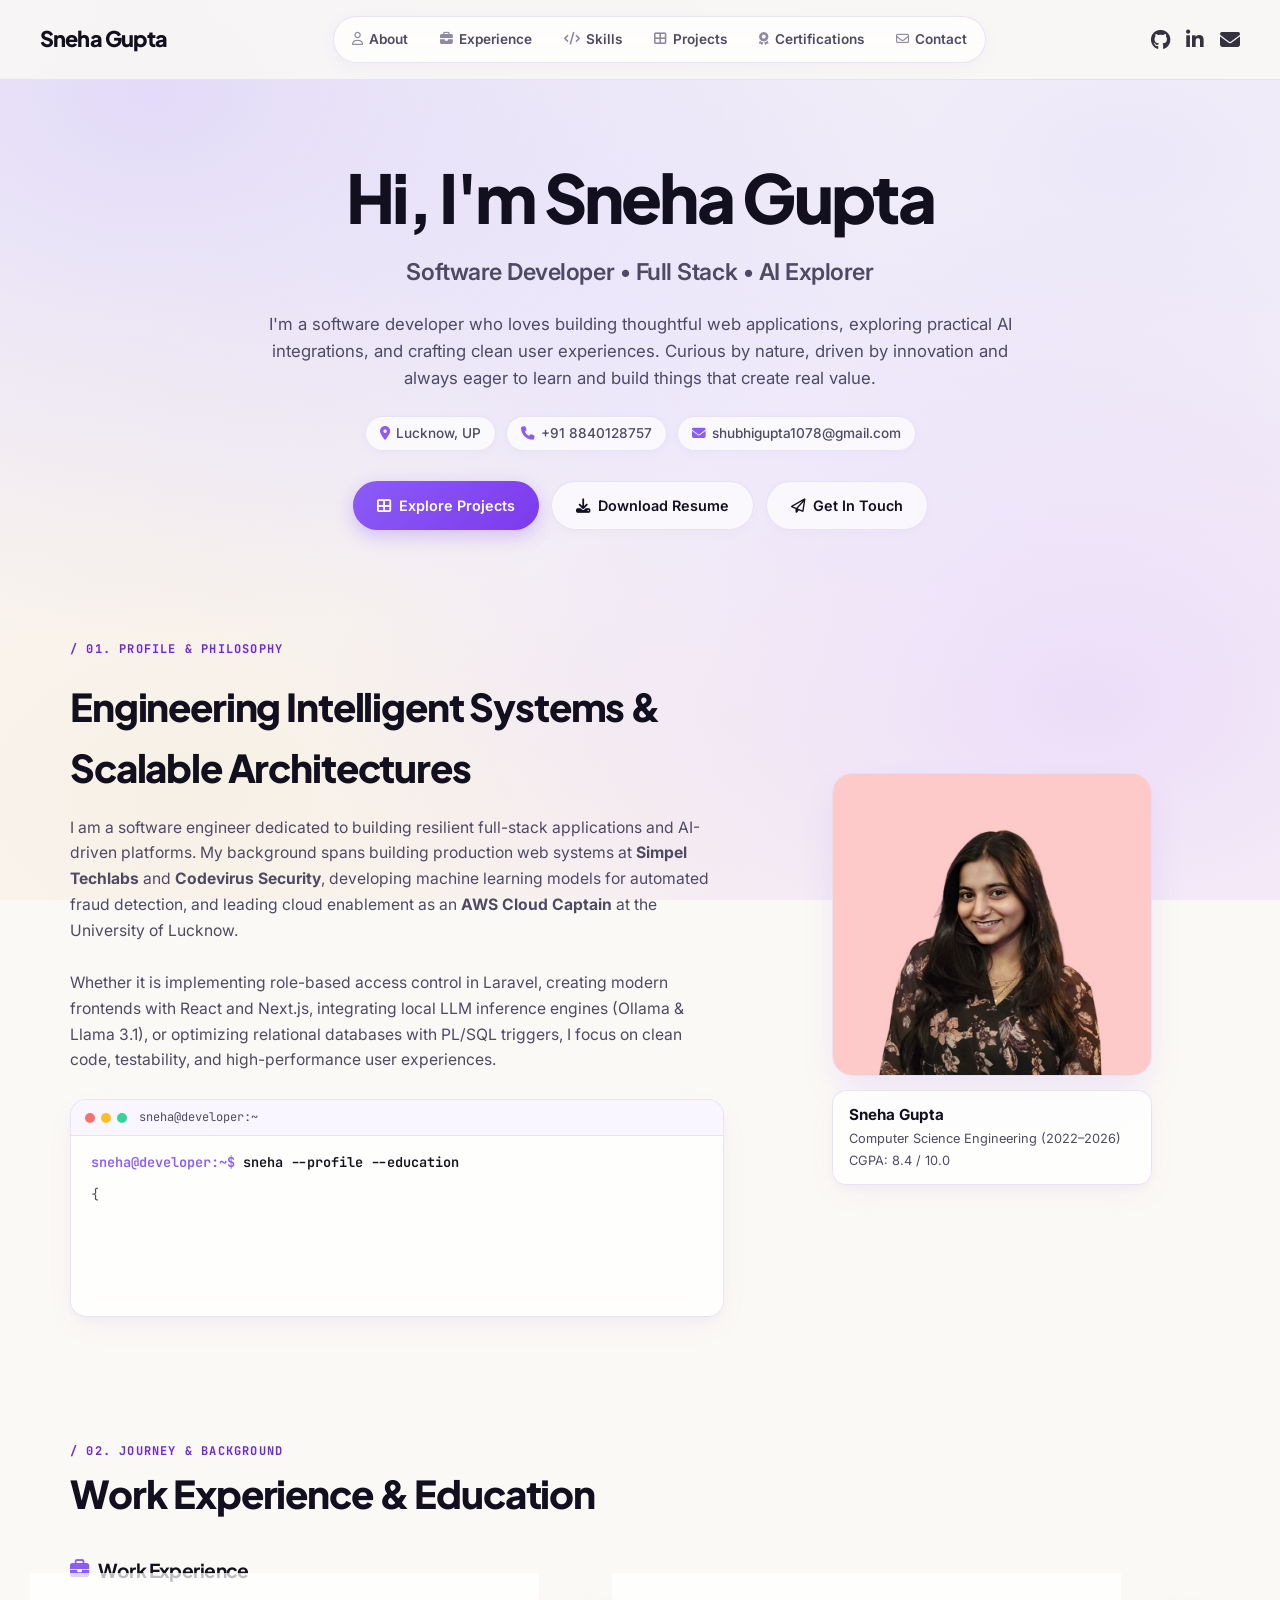
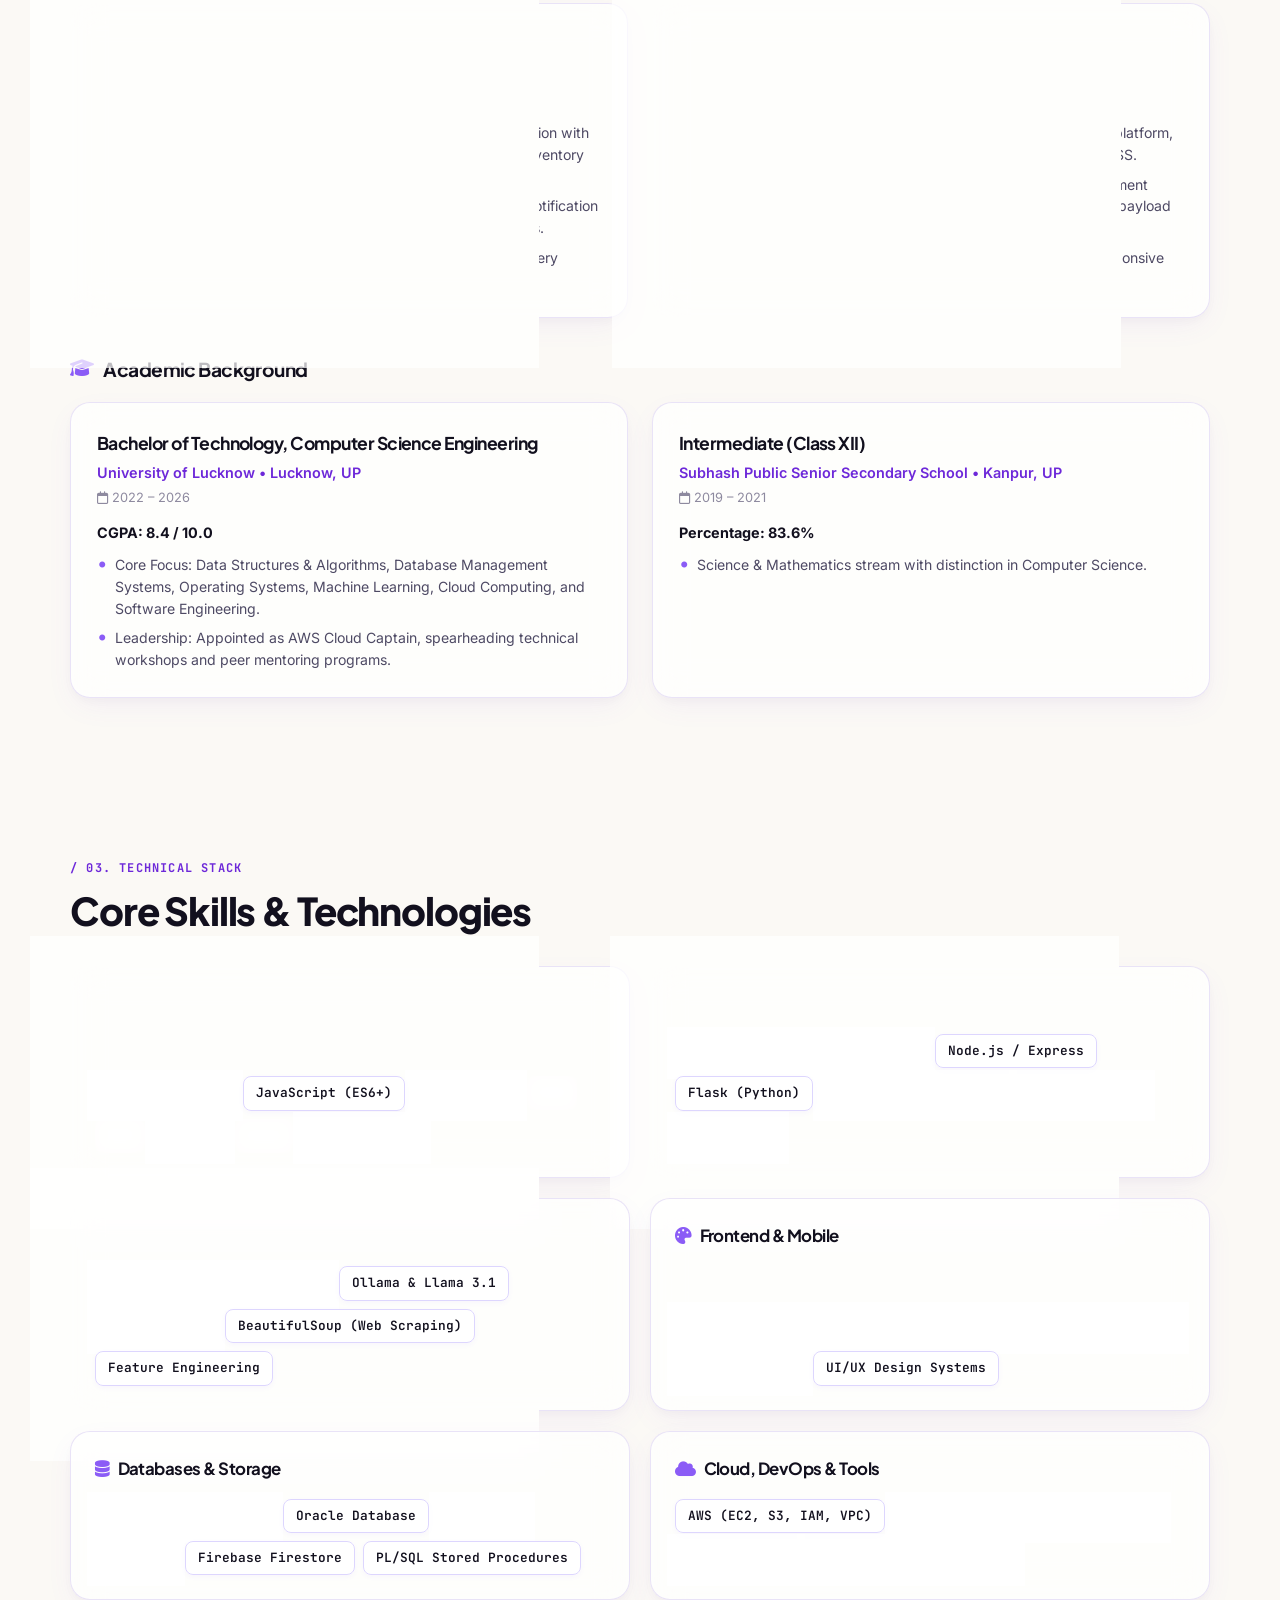
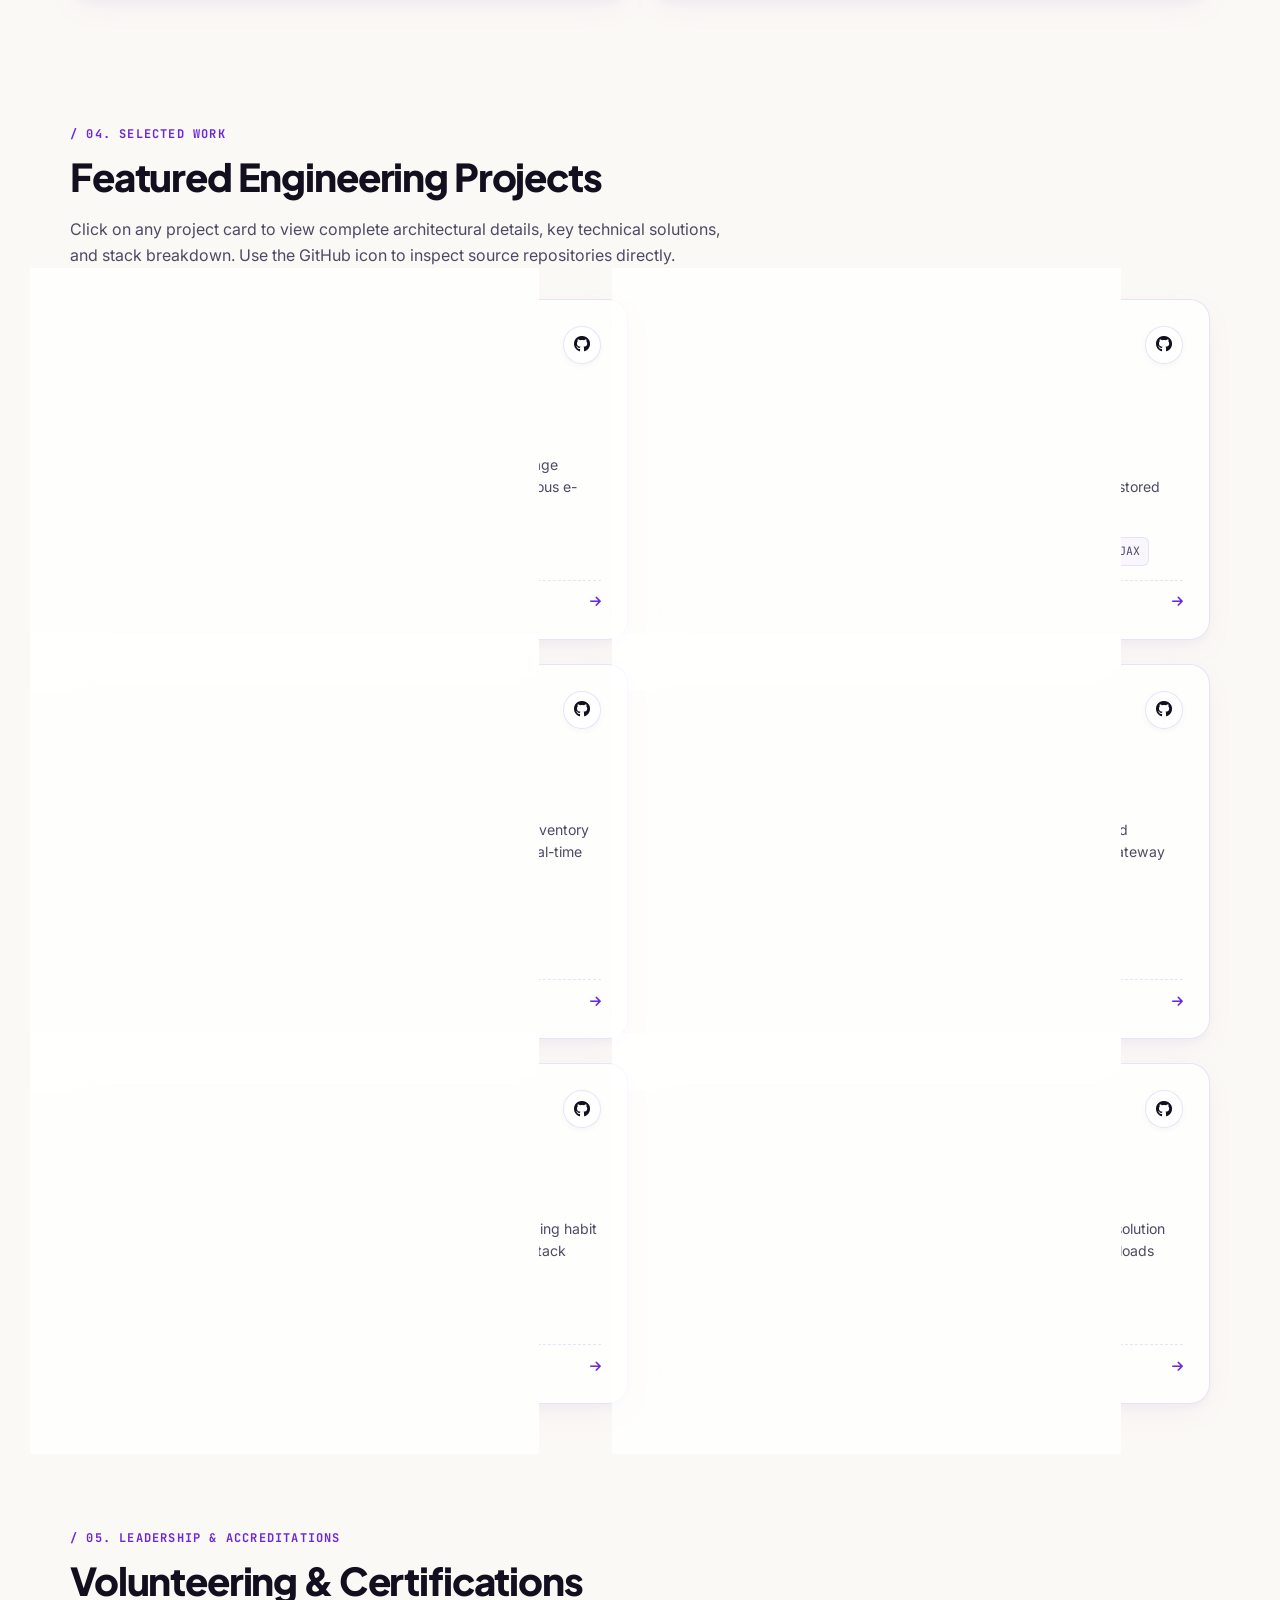
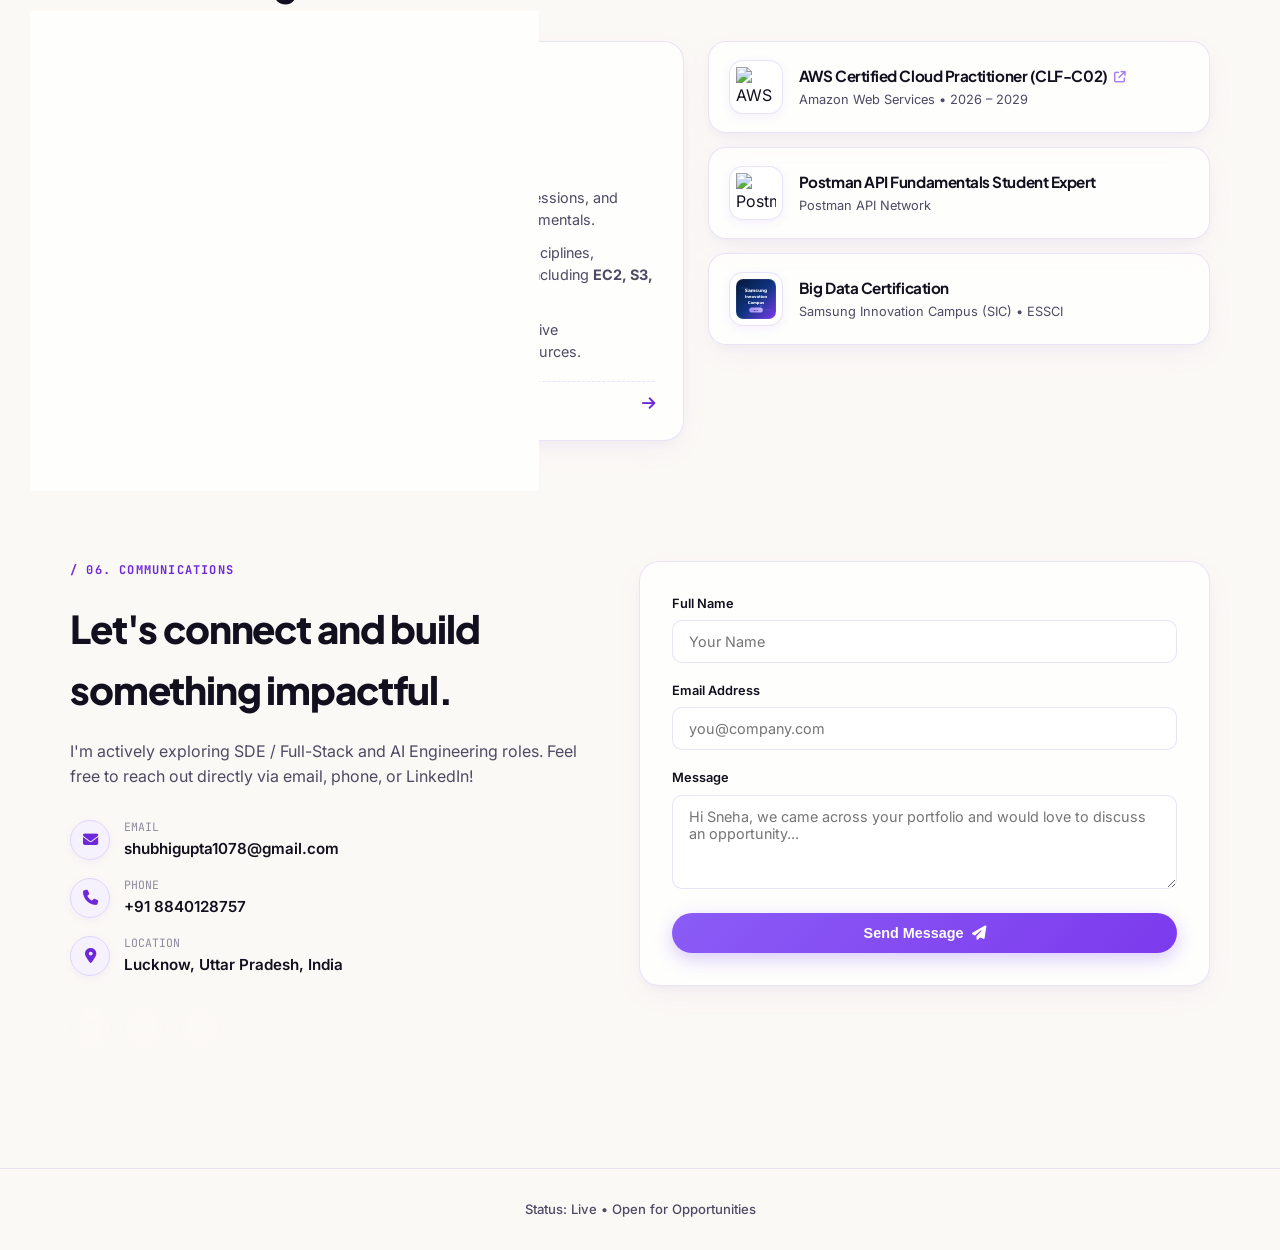
==== commit 329bec4f: "style: unify all skill tags with clean, uniform contrast" ====
--- a/index.html
+++ b/index.html
@@ -222,11 +222,11 @@
         <div class="skills-bento-card bento-col-2">
           <h3><i class="fa-solid fa-code"></i> Programming Languages</h3>
           <div class="skills-list">
-            <span class="skill-tag highlight">Java</span>
-            <span class="skill-tag highlight">Python</span>
-            <span class="skill-tag highlight">JavaScript (ES6+)</span>
-            <span class="skill-tag highlight">TypeScript</span>
-            <span class="skill-tag highlight">PHP</span>
+            <span class="skill-tag">Java</span>
+            <span class="skill-tag">Python</span>
+            <span class="skill-tag">JavaScript (ES6+)</span>
+            <span class="skill-tag">TypeScript</span>
+            <span class="skill-tag">PHP</span>
             <span class="skill-tag">SQL</span>
             <span class="skill-tag">PL/SQL</span>
             <span class="skill-tag">Dart</span>
@@ -238,9 +238,9 @@
         <div class="skills-bento-card bento-col-2">
           <h3><i class="fa-solid fa-server"></i> Backend & APIs</h3>
           <div class="skills-list">
-            <span class="skill-tag highlight">Laravel (PHP)</span>
-            <span class="skill-tag highlight">Spring Boot</span>
-            <span class="skill-tag highlight">Node.js / Express</span>
+            <span class="skill-tag">Laravel (PHP)</span>
+            <span class="skill-tag">Spring Boot</span>
+            <span class="skill-tag">Node.js / Express</span>
             <span class="skill-tag">Flask (Python)</span>
             <span class="skill-tag">.NET</span>
             <span class="skill-tag">RESTful APIs</span>
@@ -253,9 +253,9 @@
         <div class="skills-bento-card bento-col-2">
           <h3><i class="fa-solid fa-brain"></i> AI, NLP & Machine Learning</h3>
           <div class="skills-list">
-            <span class="skill-tag highlight">Scikit-learn</span>
-            <span class="skill-tag highlight">NLP / NLTK</span>
-            <span class="skill-tag highlight">Ollama & Llama 3.1</span>
+            <span class="skill-tag">Scikit-learn</span>
+            <span class="skill-tag">NLP / NLTK</span>
+            <span class="skill-tag">Ollama & Llama 3.1</span>
             <span class="skill-tag">AI Analytics</span>
             <span class="skill-tag">BeautifulSoup (Web Scraping)</span>
             <span class="skill-tag">Feature Engineering</span>
@@ -266,9 +266,9 @@
         <div class="skills-bento-card bento-col-2">
           <h3><i class="fa-solid fa-palette"></i> Frontend & Mobile</h3>
           <div class="skills-list">
-            <span class="skill-tag highlight">React.js</span>
-            <span class="skill-tag highlight">Next.js</span>
-            <span class="skill-tag highlight">Tailwind CSS</span>
+            <span class="skill-tag">React.js</span>
+            <span class="skill-tag">Next.js</span>
+            <span class="skill-tag">Tailwind CSS</span>
             <span class="skill-tag">Flutter</span>
             <span class="skill-tag">Bootstrap</span>
             <span class="skill-tag">AJAX / jQuery</span>
@@ -280,9 +280,9 @@
         <div class="skills-bento-card bento-col-2">
           <h3><i class="fa-solid fa-database"></i> Databases & Storage</h3>
           <div class="skills-list">
-            <span class="skill-tag highlight">MySQL</span>
-            <span class="skill-tag highlight">PostgreSQL</span>
-            <span class="skill-tag highlight">Oracle Database</span>
+            <span class="skill-tag">MySQL</span>
+            <span class="skill-tag">PostgreSQL</span>
+            <span class="skill-tag">Oracle Database</span>
             <span class="skill-tag">DynamoDB</span>
             <span class="skill-tag">MongoDB</span>
             <span class="skill-tag">Firebase Firestore</span>
@@ -294,7 +294,7 @@
         <div class="skills-bento-card bento-col-2">
           <h3><i class="fa-solid fa-cloud"></i> Cloud, DevOps & Tools</h3>
           <div class="skills-list">
-            <span class="skill-tag highlight">AWS (EC2, S3, IAM, VPC)</span>
+            <span class="skill-tag">AWS (EC2, S3, IAM, VPC)</span>
             <span class="skill-tag">Docker</span>
             <span class="skill-tag">Terraform</span>
             <span class="skill-tag">Ansible</span>
--- a/assets/css/styles.css
+++ b/assets/css/styles.css
@@ -699,27 +699,25 @@
 
 .skill-tag {
   font-family: var(--font-mono);
-  font-size: 0.78rem;
-  padding: 5px 11px;
-  background: rgba(245, 240, 255, 0.55);
-  border: 1px solid var(--glass-border);
+  font-size: 0.8rem;
+  font-weight: 600;
+  padding: 6px 12px;
+  background: rgba(255, 255, 255, 0.88);
+  backdrop-filter: blur(8px);
+  -webkit-backdrop-filter: blur(8px);
+  border: 1px solid var(--accent-lavender-border);
   border-radius: 8px;
-  color: var(--text-secondary);
-  transition: var(--transition-fast);
-}
-
-.skill-tag.highlight {
+  color: var(--text-primary);
+  box-shadow: 0 2px 5px rgba(139, 92, 246, 0.05);
+  transition: transform var(--transition-fast), border-color var(--transition-fast), color var(--transition-fast), box-shadow var(--transition-fast), background var(--transition-fast);
+}
+
+.skill-tag:hover {
+  border-color: var(--accent-lavender);
+  color: var(--accent-lavender-dark);
   background: #ffffff;
-  color: var(--accent-lavender-dark);
-  font-weight: 600;
-  border-color: var(--accent-lavender-border);
-  box-shadow: 0 2px 6px rgba(139, 92, 246, 0.08);
-}
-
-.skills-bento-card:hover .skill-tag.highlight {
-  border-color: var(--accent-lavender);
-  color: var(--accent-lavender);
-  box-shadow: 0 3px 8px rgba(139, 92, 246, 0.16);
+  transform: translateY(-2px);
+  box-shadow: 0 4px 12px rgba(139, 92, 246, 0.18);
 }
 
 /* Projects Section (Lavender Glassmorphic Cards) */
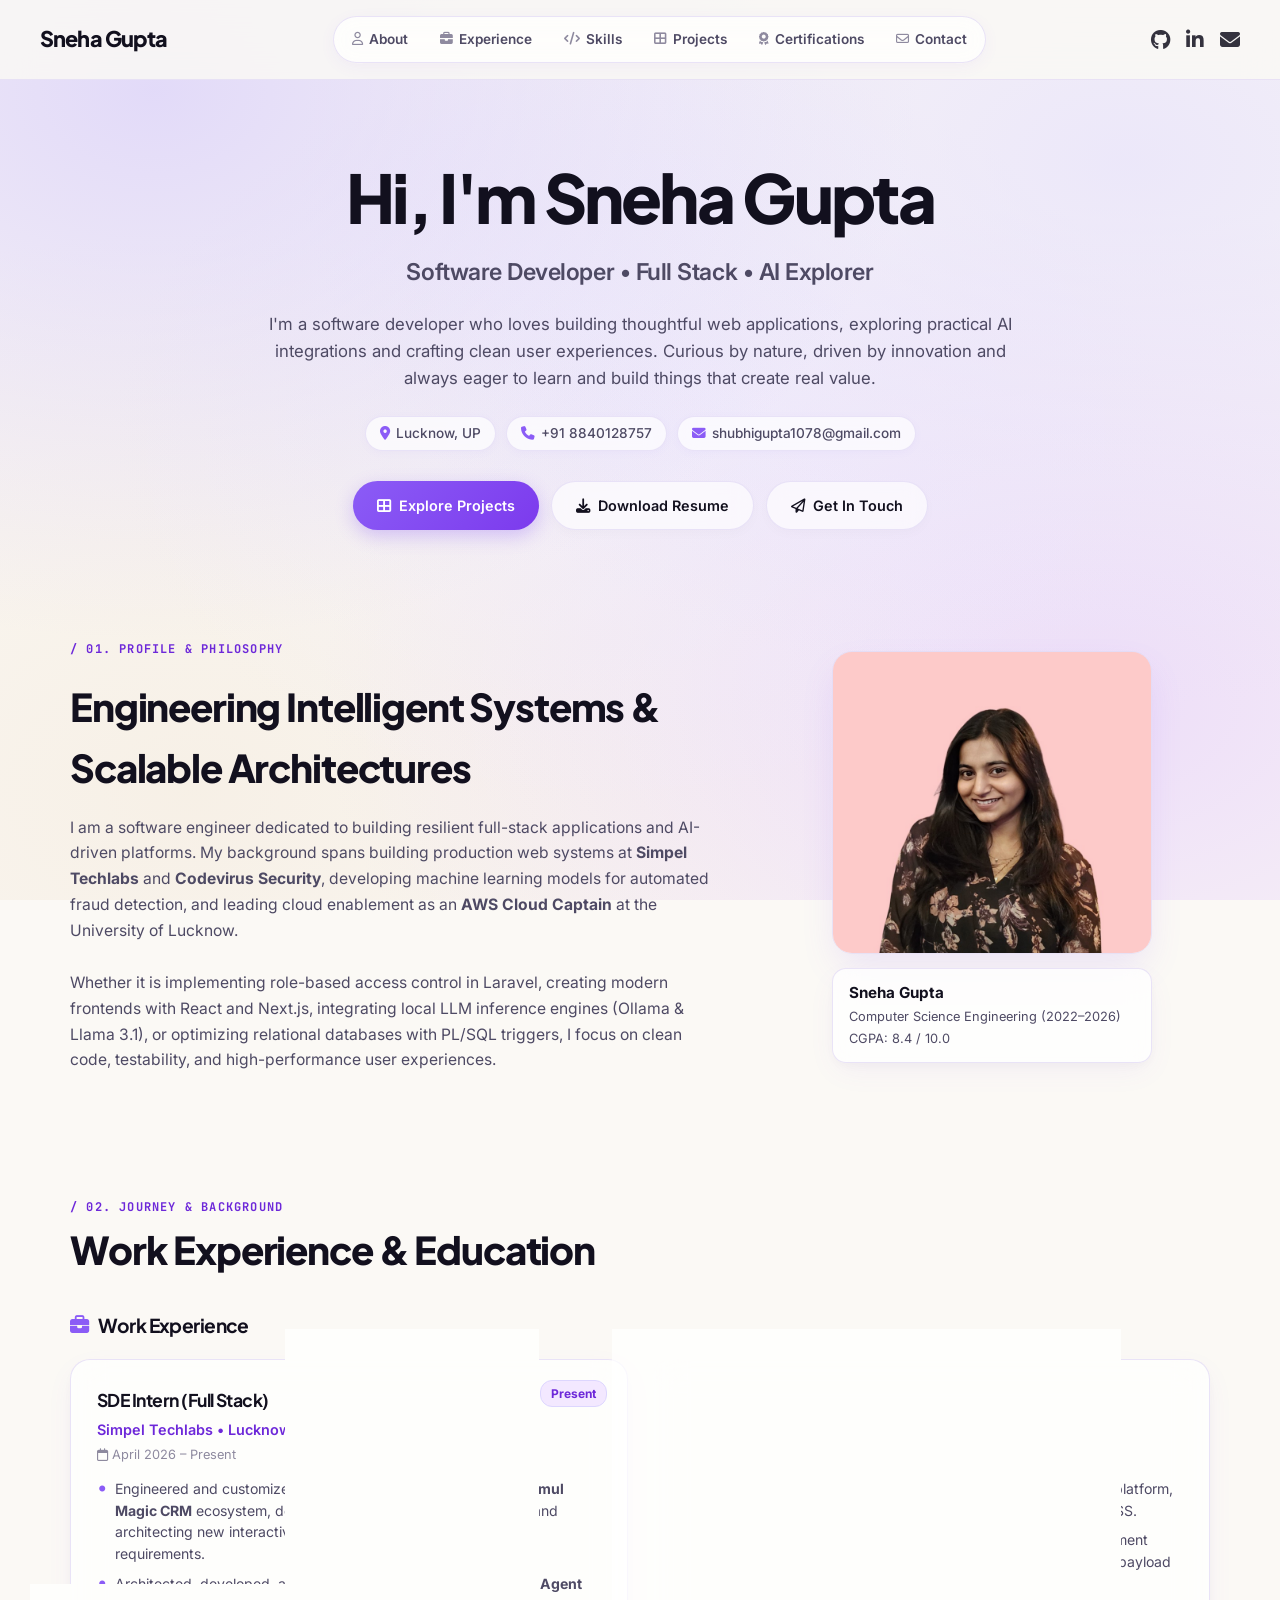
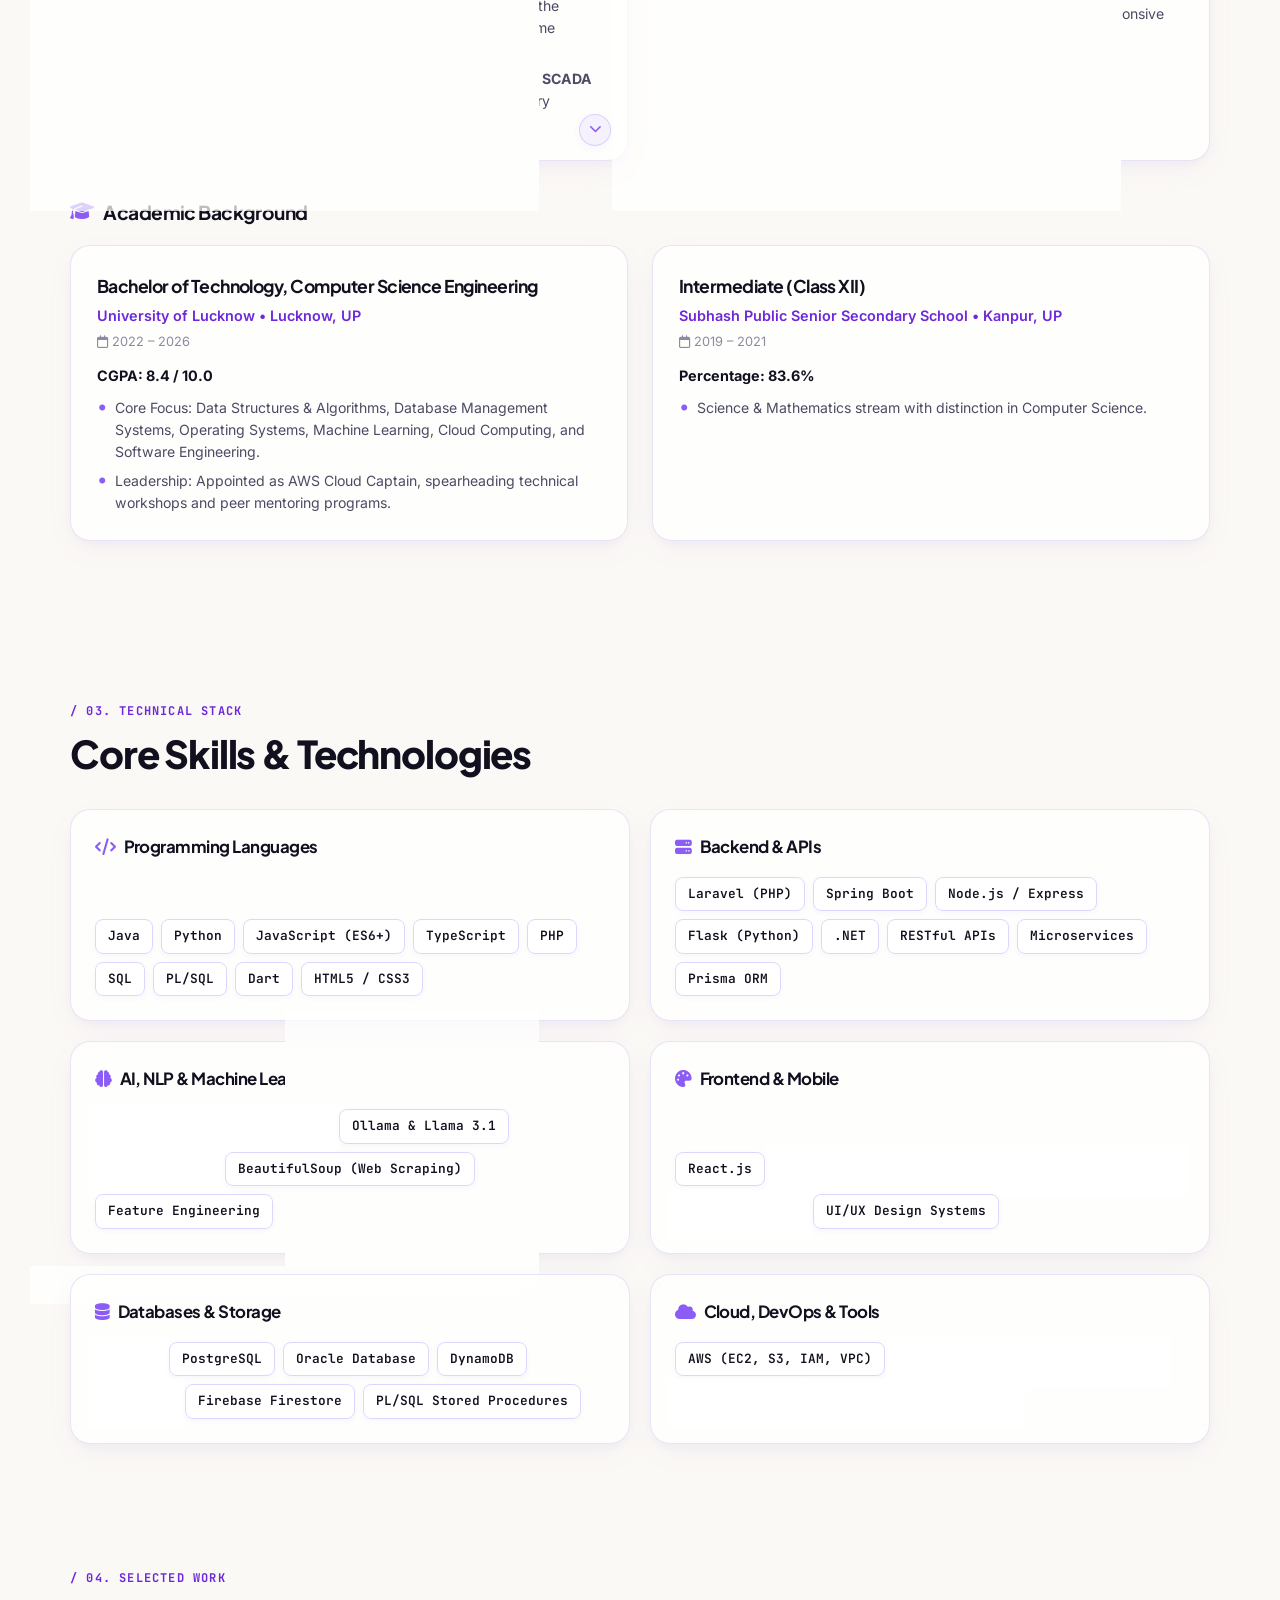
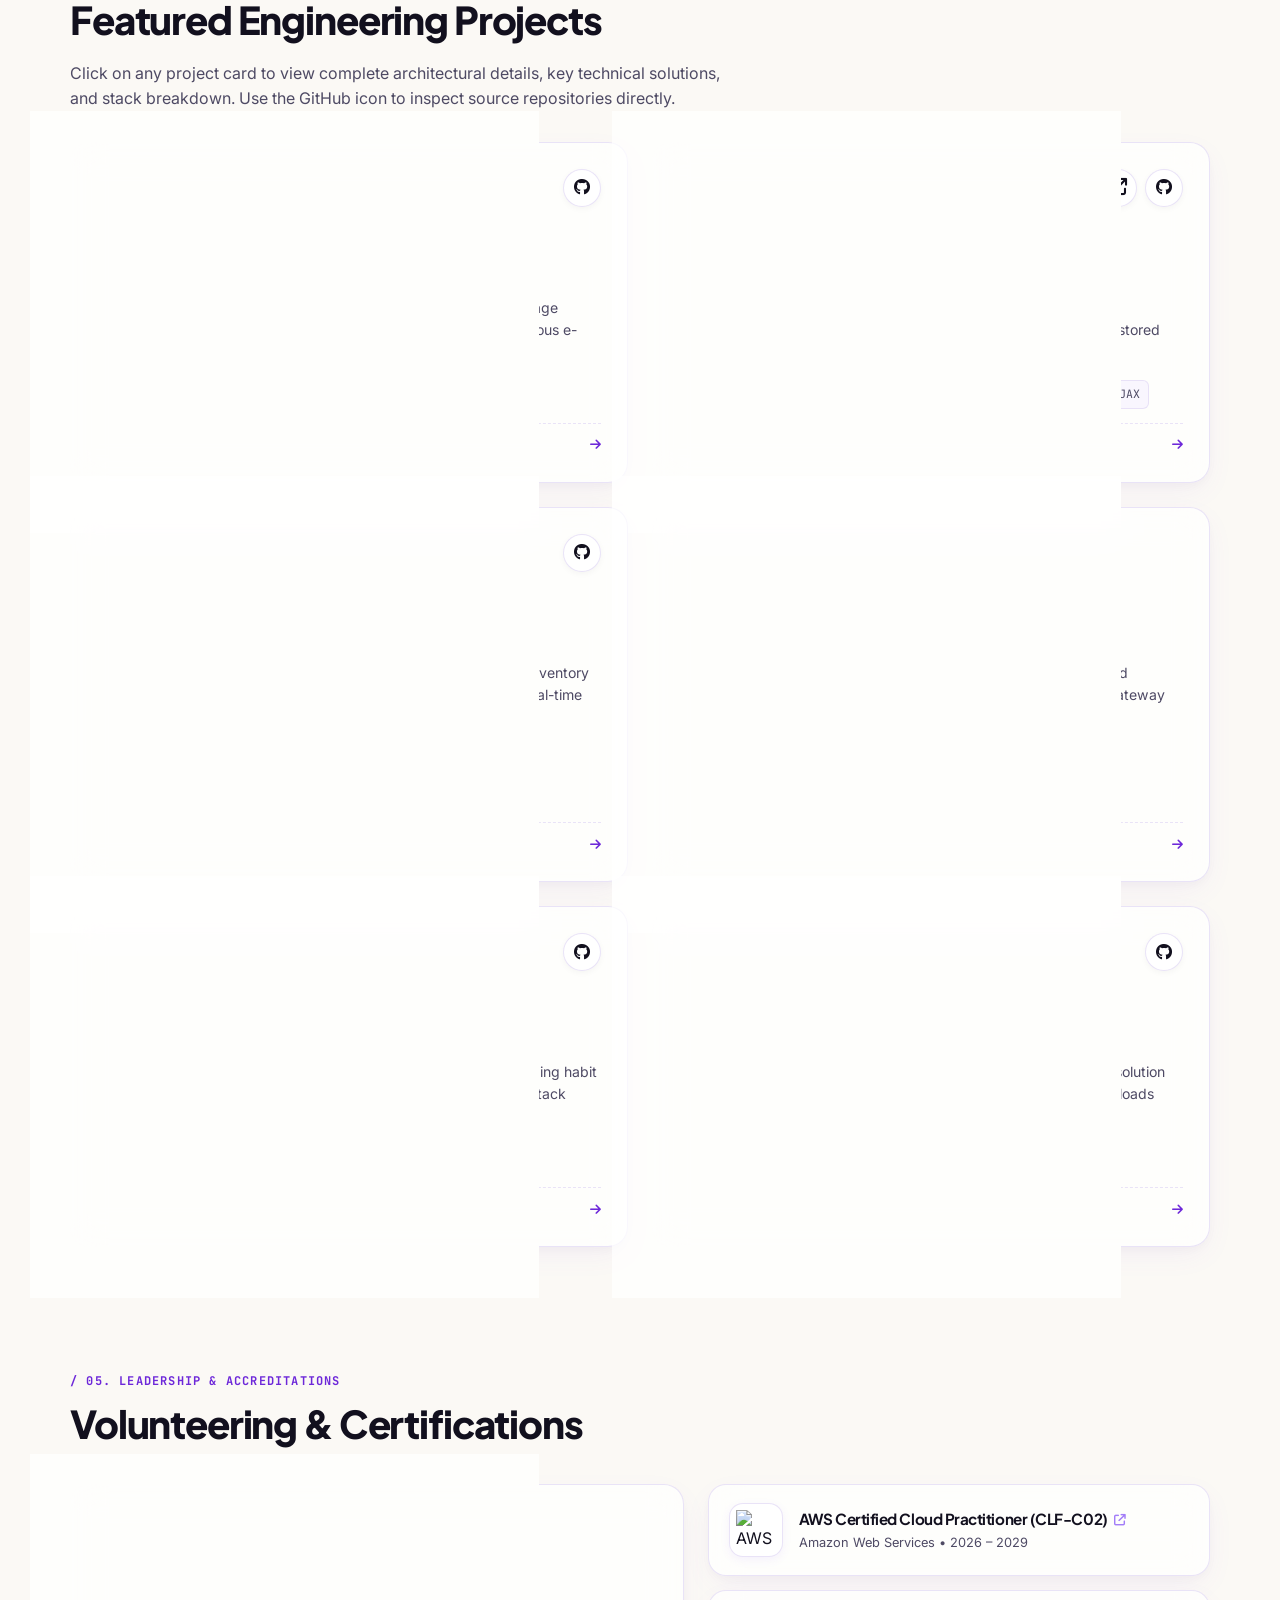
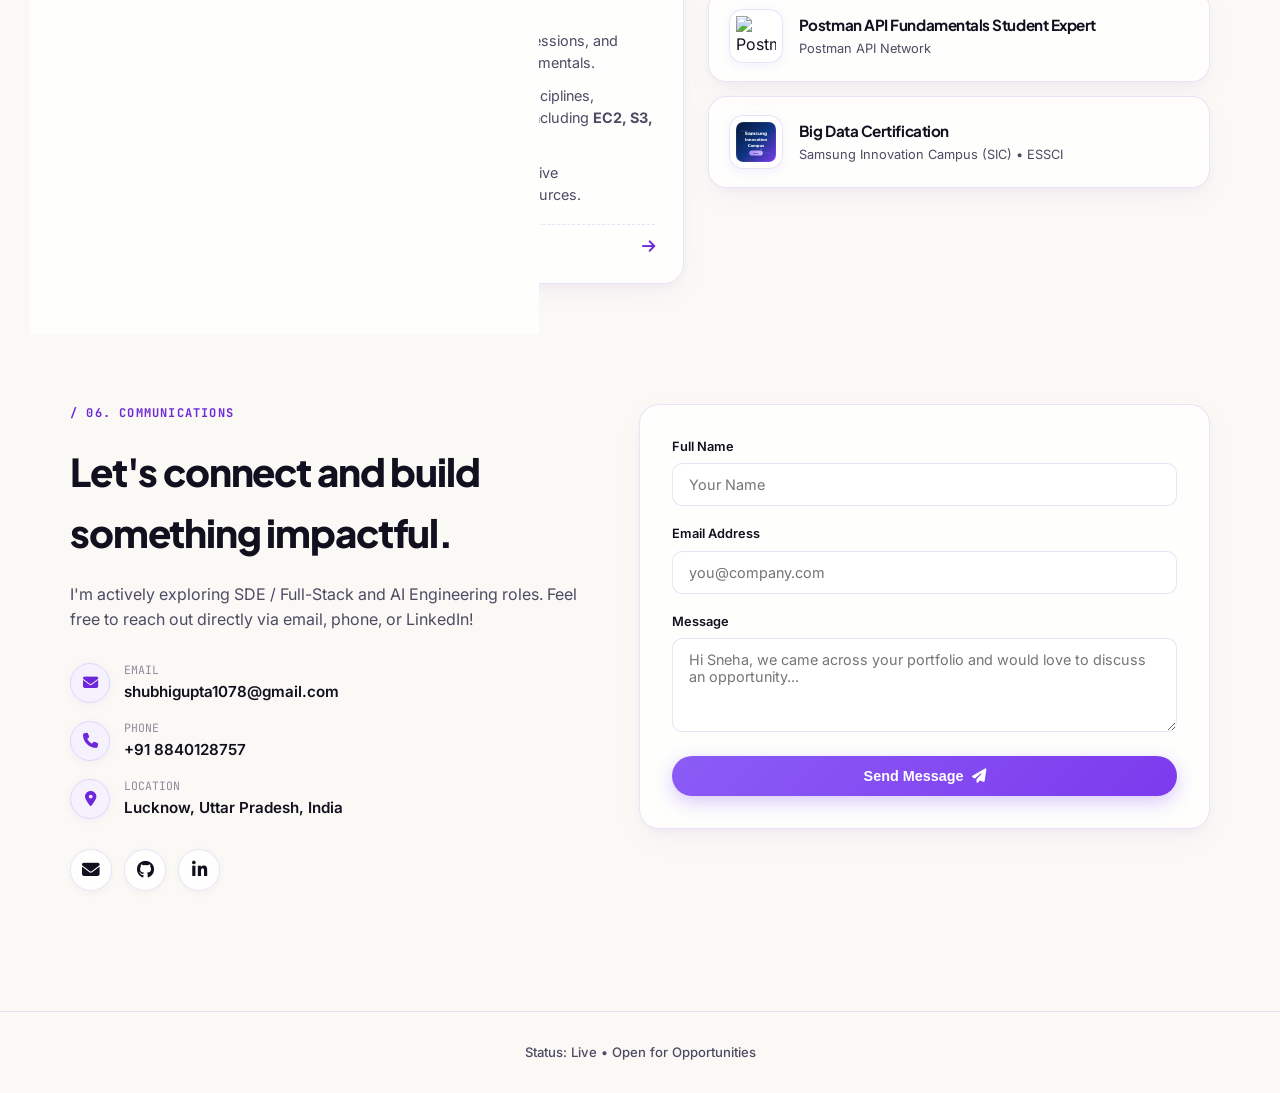
==== commit 61bb0965: "Update portfolio: refine Simpel experience, add Manager Agent live link, update project repos, and c" ====
--- a/index.html
+++ b/index.html
@@ -58,7 +58,7 @@
       <h1 class="hero-title">Hi, I'm Sneha Gupta</h1>
       <p class="hero-subtitle">Software Developer &bull; Full Stack &bull; AI Explorer</p>
       <p class="hero-desc">I'm a software developer who loves building thoughtful web applications, exploring practical
-        AI integrations, and crafting clean user experiences. Curious by nature, driven by innovation and always eager
+        AI integrations and crafting clean user experiences. Curious by nature, driven by innovation and always eager
         to learn and build things that create real value.</p>
 
       <!-- Quick Info Pills -->
@@ -92,27 +92,12 @@
             <p>I am a software engineer dedicated to building resilient full-stack applications and AI-driven platforms.
               My background spans building production web systems at <strong>Simpel Techlabs</strong> and
               <strong>Codevirus Security</strong>, developing machine learning models for automated fraud detection, and
-              leading cloud enablement as an <strong>AWS Cloud Captain</strong> at the University of Lucknow.</p>
+              leading cloud enablement as an <strong>AWS Cloud Captain</strong> at the University of Lucknow.
+            </p>
             <br>
             <p>Whether it is implementing role-based access control in Laravel, creating modern frontends with React and
               Next.js, integrating local LLM inference engines (Ollama & Llama 3.1), or optimizing relational databases
               with PL/SQL triggers, I focus on clean code, testability, and high-performance user experiences.</p>
-          </div>
-
-          <div class="about-quote-box" style="margin-top: 10px;">
-            <div class="terminal-container">
-              <div class="terminal-header">
-                <div class="terminal-dots">
-                  <span class="dot-red"></span>
-                  <span class="dot-yellow"></span>
-                  <span class="dot-green"></span>
-                </div>
-                <div class="terminal-title">sneha@developer:~</div>
-              </div>
-              <div class="terminal-body" id="terminal-body">
-                <!-- Dynamic typing simulation powered by main.js -->
-              </div>
-            </div>
           </div>
         </div>
 
@@ -137,7 +122,7 @@
         <h3 class="journey-group-title"><i class="fa-solid fa-briefcase"></i> Work Experience</h3>
         <div class="journey-grid">
 
-          <div class="timeline-card">
+          <div class="timeline-card" id="simpel-experience-card">
             <div class="timeline-badge">Present</div>
             <div class="timeline-header">
               <h4>SDE Intern (Full Stack)</h4>
@@ -145,14 +130,36 @@
               <span class="timeline-date"><i class="fa-regular fa-calendar"></i> April 2026 – Present</span>
             </div>
             <ul class="timeline-bullets">
-              <li>Built and deployed <strong>Prahari</strong>, a production full-stack web application with secure
-                authentication, role-based access control (RBAC), and inventory management modules using PHP Laravel and
-                MySQL.</li>
-              <li>Gained hands-on experience with backend optimization, SMS notification gateway integration, and
-                production-grade system deployments.</li>
-              <li>Engineered clean RESTful endpoints and optimized database query execution for enhanced application
-                throughput.</li>
+              <li>Engineered and customized enterprise CRM workflows for the <strong>Amul Magic CRM</strong> ecosystem,
+                developing a specialized <strong>Report Panel</strong> and architecting new interactive tabs built
+                directly under strict client requirements.</li>
+              <li>Architected, developed, and deployed an AI-powered <strong>Manager Agent</strong> using <strong>Ollama (Llama 3.1)</strong>
+                local inference, integrated directly into the company's live Employee & Task Management system for real-time workload intelligence used daily by real team members.</li>
+              <li>Engineered data ingestion and communication pipelines for <strong>IoT & SCADA devices</strong>,
+                enabling live equipment monitoring, automated telemetry capture, and industrial sensor data
+                synchronization.</li>
             </ul>
+
+            <!-- Expandable Additional 3 Points -->
+            <div class="timeline-more-collapse" id="simpel-more-content">
+              <ul class="timeline-bullets" style="margin-top: 8px;">
+                <li>Architecting and developing a centralized <strong>Server Panel & Backend Infrastructure
+                    Management platform</strong> for real-time service monitoring, backend process control, and live
+                  server telemetry.</li>
+                <li>Built and deployed <strong>Prahari</strong>, a production full-stack journey tracking and inventory
+                  sentinel system with role-based access control (RBAC), live GPS tracking, and SMS notification
+                  gateways using PHP Laravel & MySQL.</li>
+                <li>Spearheaded technical <strong>SEO & Digital Performance Optimization</strong> for both
+                  <strong>Simpel</strong> and <strong>Mucept</strong> platforms, improving Google indexing, Core Web
+                  Vitals, page speed metrics, and organic search traffic.
+                </li>
+              </ul>
+            </div>
+
+            <button class="timeline-arrow-btn" id="simpel-toggle-btn" aria-expanded="false"
+              aria-controls="simpel-more-content" title="View more details" aria-label="Toggle more details">
+              <i class="fa-solid fa-chevron-down toggle-icon"></i>
+            </button>
           </div>
 
           <div class="timeline-card">
@@ -318,7 +325,7 @@
 
       <div class="projects-container">
 
-        <!-- Project 1: FraudLens (AuthentiX) -->
+        <!-- Project 1: FraudLens -->
         <div class="project-card" data-project-id="fraudlens" tabindex="0" role="button" aria-haspopup="dialog">
           <div>
             <div class="project-card-header">
@@ -326,7 +333,7 @@
                 <i class="fa-solid fa-shield-halved"></i>
               </div>
               <div class="project-links-direct">
-                <a href="https://github.com/snehaXgupta/authentix" target="_blank" class="project-btn-icon git-btn"
+                <a href="https://github.com/snehaXgupta/FraudLens" target="_blank" class="project-btn-icon git-btn"
                   aria-label="GitHub Repository" title="Inspect Code on GitHub" onclick="event.stopPropagation();"><i
                     class="fa-brands fa-github"></i></a>
               </div>
@@ -363,7 +370,10 @@
                 <i class="fa-solid fa-robot"></i>
               </div>
               <div class="project-links-direct">
-                <a href="https://github.com/snehaXgupta" target="_blank" class="project-btn-icon git-btn"
+                <a href="https://manager-agent-gedj.onrender.com/" target="_blank" class="project-btn-icon live-btn"
+                  aria-label="Live Deployed Application" title="Launch Live App (Render)" onclick="event.stopPropagation();"><i
+                    class="fa-solid fa-arrow-up-right-from-square"></i></a>
+                <a href="https://github.com/snehaXgupta/manager-agent" target="_blank" class="project-btn-icon git-btn"
                   aria-label="GitHub Repository" title="Inspect Code on GitHub" onclick="event.stopPropagation();"><i
                     class="fa-brands fa-github"></i></a>
               </div>
@@ -392,7 +402,7 @@
           </div>
         </div>
 
-        <!-- Project 3: Prahari (Adhway) -->
+        <!-- Project 3: Prahari -->
         <div class="project-card" data-project-id="prahari" tabindex="0" role="button" aria-haspopup="dialog">
           <div>
             <div class="project-card-header">
@@ -400,7 +410,7 @@
                 <i class="fa-solid fa-map-location-dot"></i>
               </div>
               <div class="project-links-direct">
-                <a href="https://github.com/snehaXgupta/adhway-prahari" target="_blank" class="project-btn-icon git-btn"
+                <a href="https://github.com/snehaXgupta/prahari-01" target="_blank" class="project-btn-icon git-btn"
                   aria-label="GitHub Repository" title="Inspect Code on GitHub" onclick="event.stopPropagation();"><i
                     class="fa-brands fa-github"></i></a>
               </div>
@@ -434,11 +444,6 @@
             <div class="project-card-header">
               <div class="project-icon-box">
                 <i class="fa-solid fa-cloud"></i>
-              </div>
-              <div class="project-links-direct">
-                <a href="https://github.com/snehaXgupta" target="_blank" class="project-btn-icon git-btn"
-                  aria-label="GitHub Repository" title="Inspect Code on GitHub" onclick="event.stopPropagation();"><i
-                    class="fa-brands fa-github"></i></a>
               </div>
             </div>
             <div class="project-card-body">
@@ -731,7 +736,10 @@
       </div>
 
       <div class="modal-footer">
-        <a href="#" target="_blank" class="btn-primary" id="modal-github-link">
+        <a href="#" target="_blank" class="btn-primary" id="modal-live-link" style="display: none;">
+          <i class="fa-solid fa-arrow-up-right-from-square"></i> Launch Live App
+        </a>
+        <a href="#" target="_blank" class="btn-secondary" id="modal-github-link">
           <i class="fa-brands fa-github"></i> Inspect Source on GitHub
         </a>
         <button class="btn-secondary" id="modal-dismiss-btn">
--- a/assets/css/styles.css
+++ b/assets/css/styles.css
@@ -644,6 +644,61 @@
   color: var(--accent-lavender);
   font-size: 1.2rem;
   line-height: 1;
+}
+
+/* Collapsible Timeline More Section */
+.timeline-more-collapse {
+  max-height: 0;
+  overflow: hidden;
+  transition: max-height 0.45s cubic-bezier(0.16, 1, 0.3, 1), opacity 0.3s ease;
+  opacity: 0;
+}
+
+.timeline-more-collapse.expanded {
+  max-height: 500px;
+  opacity: 1;
+}
+
+/* Minimal Arrow Button in the Right Bottom Corner */
+.timeline-arrow-btn {
+  position: absolute;
+  bottom: 14px;
+  right: 16px;
+  width: 32px;
+  height: 32px;
+  border-radius: 50%;
+  display: flex;
+  align-items: center;
+  justify-content: center;
+  background: rgba(139, 92, 246, 0.08);
+  border: 1px solid rgba(139, 92, 246, 0.22);
+  color: var(--accent-lavender-dark);
+  cursor: pointer;
+  transition: all var(--transition-fast);
+  box-shadow: 0 2px 8px rgba(139, 92, 246, 0.06);
+  z-index: 2;
+}
+
+.timeline-arrow-btn:hover {
+  background: var(--accent-lavender);
+  color: #ffffff;
+  border-color: var(--accent-lavender);
+  box-shadow: 0 4px 14px rgba(139, 92, 246, 0.35);
+  transform: scale(1.12);
+}
+
+.timeline-arrow-btn:hover .toggle-icon {
+  color: #ffffff;
+}
+
+.timeline-arrow-btn .toggle-icon {
+  font-size: 0.78rem;
+  color: var(--accent-lavender);
+  transition: transform 0.3s cubic-bezier(0.16, 1, 0.3, 1);
+}
+
+.timeline-arrow-btn.expanded .toggle-icon {
+  transform: rotate(180deg);
 }
 
 /* Bento Grid System for Skills (Glassmorphic) */
